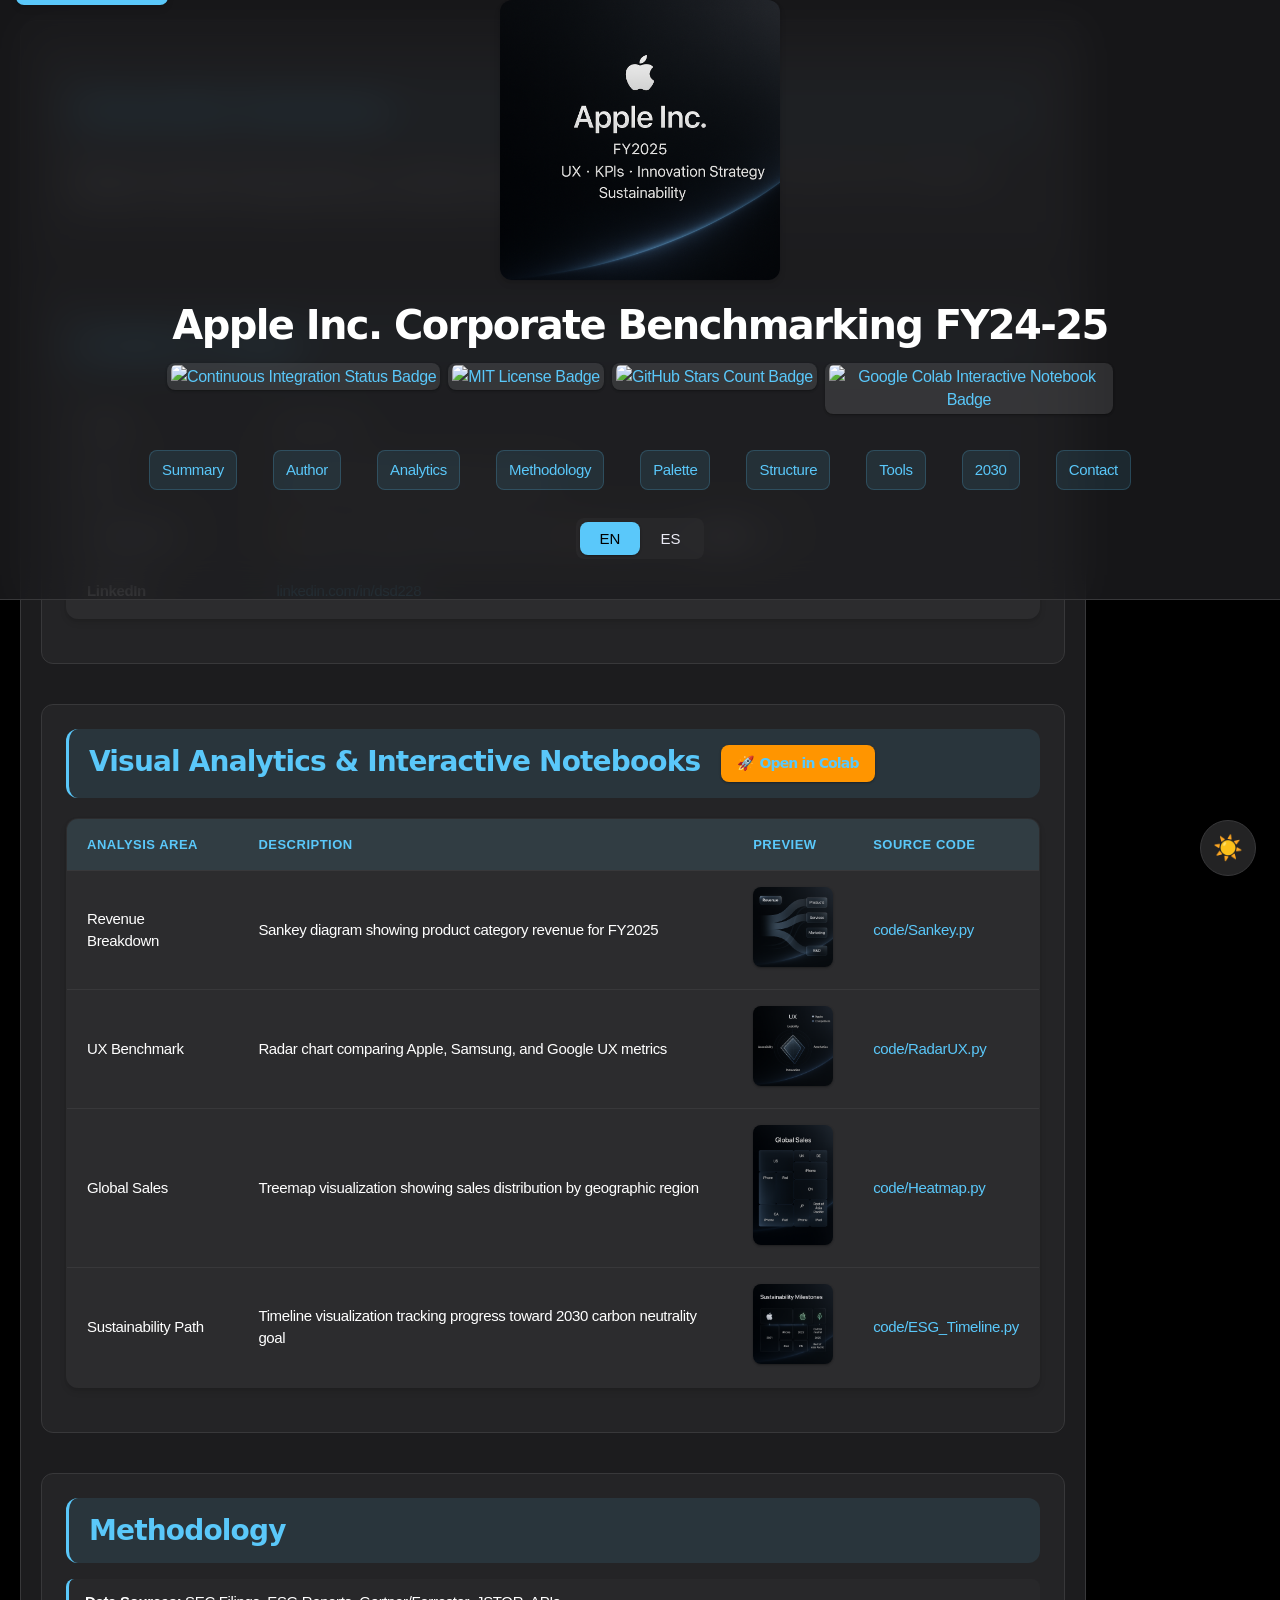
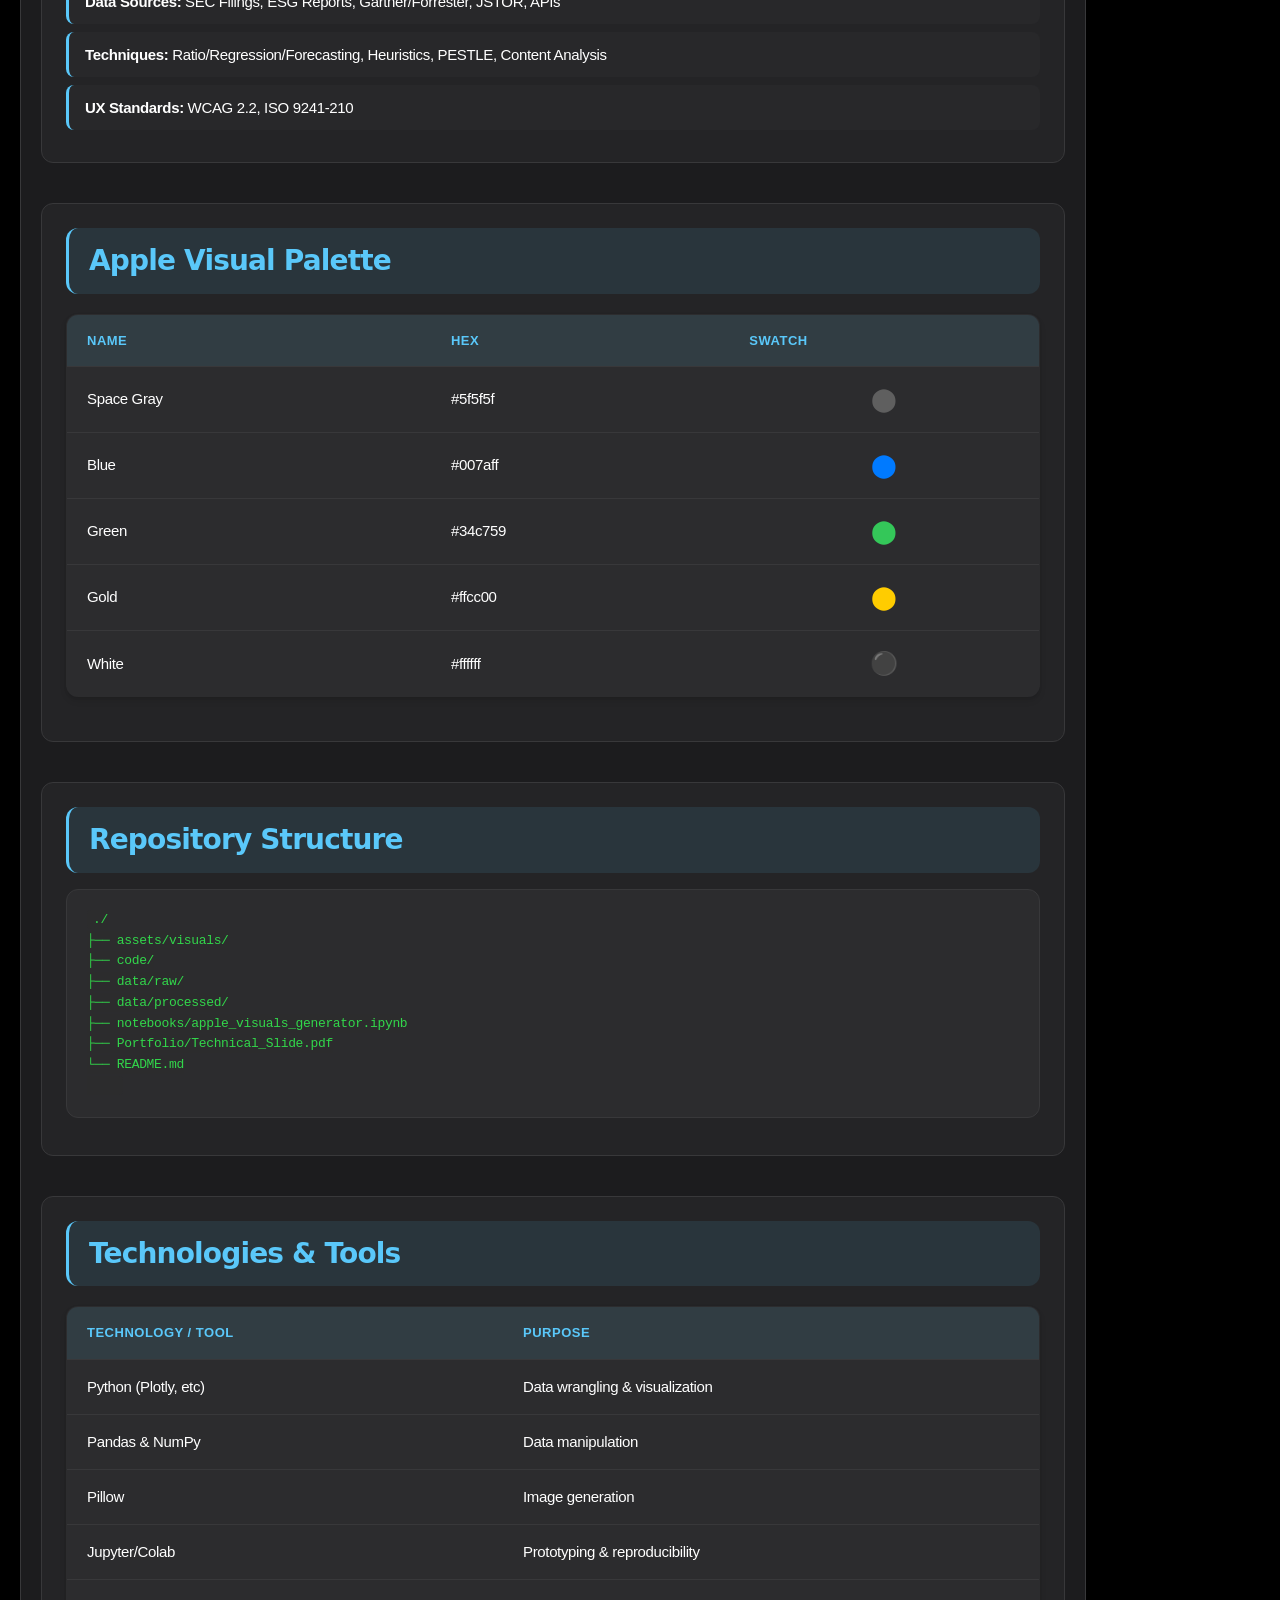
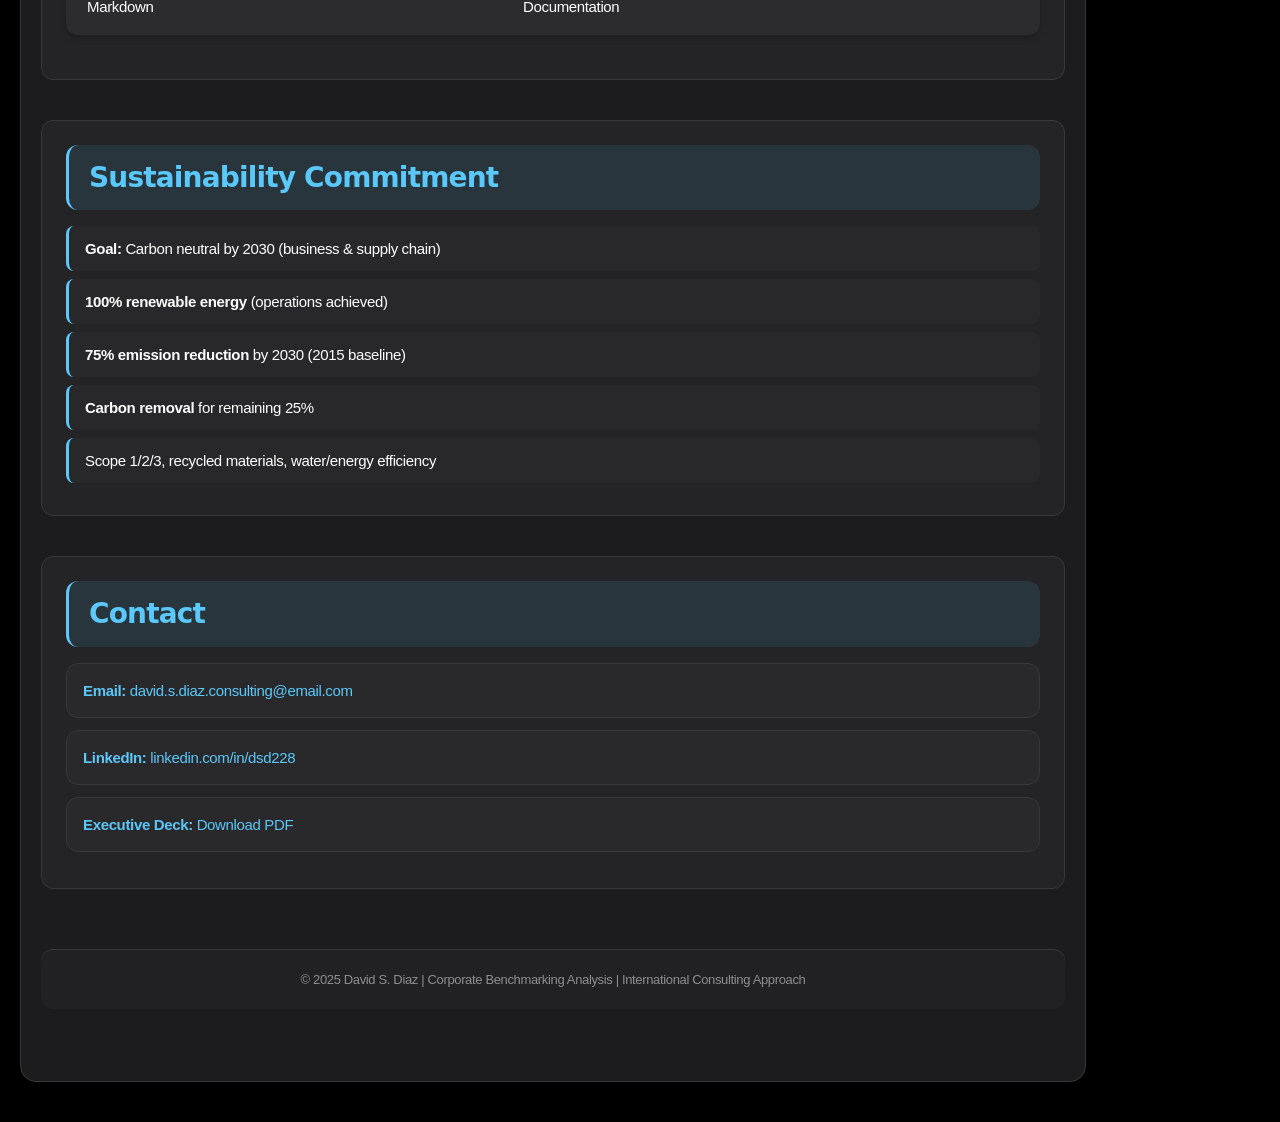
==== index.html @ f8394b95 "Actualizar index.html Co-authored-by: Copilot <175728472+Copilot@users.noreply.github.com>" ====
<!DOCTYPE html>
<html lang="en">
<head>
  <meta charset="UTF-8">
  <meta name="viewport" content="width=device-width, initial-scale=1.0">
  <title>Apple Inc. Corporate Benchmarking FY24-25 | Strategic Innovation Analysis</title>
  
  <!-- Meta Tags for SEO -->
  <meta name="description" content="Comprehensive strategic benchmarking analysis of Apple Inc. for FY2024-25, integrating financial, UX, sustainability, and innovation metrics. Professional analysis for consultants, recruiters, and strategists.">
  <meta name="keywords" content="Apple Inc, benchmarking, UX analysis, innovation strategy, corporate analysis, financial metrics, sustainability, KPIs, business strategy">
  <meta name="author" content="David S. Diaz">
  <meta name="robots" content="index, follow">
  
  <!-- Open Graph Meta Tags for Social Sharing -->
  <meta property="og:title" content="Apple Inc. Corporate Benchmarking FY24-25">
  <meta property="og:description" content="Strategic benchmarking analysis of Apple Inc. integrating financial, UX, sustainability, and innovation metrics">
  <meta property="og:image" content="https://dsd228.github.io/-Apple-Inc.-2025-UX-KPIs-Innovation-Strategy/assets/visuals/github_banner.png">
  <meta property="og:url" content="https://dsd228.github.io/-Apple-Inc.-2025-UX-KPIs-Innovation-Strategy/">
  <meta property="og:type" content="website">
  <meta property="og:site_name" content="Apple Inc. Benchmarking Analysis">
  
  <!-- Twitter Card Meta Tags -->
  <meta name="twitter:card" content="summary_large_image">
  <meta name="twitter:title" content="Apple Inc. Corporate Benchmarking FY24-25">
  <meta name="twitter:description" content="Strategic benchmarking analysis of Apple Inc. for FY2024-25">
  <meta name="twitter:image" content="https://dsd228.github.io/-Apple-Inc.-2025-UX-KPIs-Innovation-Strategy/assets/visuals/github_banner.png">
  
  <!-- Favicons -->
  <link rel="icon" type="image/png" sizes="32x32" href="assets/visuals/github_banner.png">
  <link rel="icon" type="image/png" sizes="16x16" href="assets/visuals/github_banner.png">
  <link rel="apple-touch-icon" href="assets/visuals/github_banner.png">
  
  <!-- Stylesheets -->
  <link rel="preconnect" href="https://fonts.googleapis.com">
  <link rel="preconnect" href="https://fonts.gstatic.com" crossorigin>
  <!-- iOS System Fonts - SF Pro Display/Text -->
  <link rel="stylesheet" href="https://fonts.googleapis.com/css2?family=Inter:wght@400;500;600;700&display=swap">
  <link rel="stylesheet" href="style.css">
  
  <!-- iOS Specific Meta Tags -->
  <meta name="apple-mobile-web-app-capable" content="yes">
  <meta name="apple-mobile-web-app-status-bar-style" content="black-translucent">
  <meta name="apple-mobile-web-app-title" content="Apple Inc. Analysis">
  <meta name="format-detection" content="telephone=no">
  
  <!-- Theme Color for Mobile Browsers - iOS Blue -->
  <meta name="theme-color" content="#007AFF" media="(prefers-color-scheme: light)">
  <meta name="theme-color" content="#1C1C1E" media="(prefers-color-scheme: dark)">
  <meta name="msapplication-TileColor" content="#007AFF">
</head>
<body>
  <!-- Skip Navigation Link for Accessibility -->
  <a href="#main-content" class="skip-link">Skip to main content</a>
  
<header>
  <img src="assets/visuals/github_banner.png" alt="Apple Inc. FY2025 Corporate Benchmarking Analysis Visual Banner - Strategic Innovation and UX Metrics Dashboard">
  <h1>Apple Inc. Corporate Benchmarking FY24-25</h1>
  <div class="badges">
    <a href="https://github.com/dsd228/-Apple-Inc.-2025-UX-KPIs-Innovation-Strategy/actions" aria-label="View CI/CD Pipeline Status">
      <img src="https://img.shields.io/github/workflow/status/dsd228/-Apple-Inc.-2025-UX-KPIs-Innovation-Strategy/CI?label=CI&logo=github&style=flat-square" alt="Continuous Integration Status Badge">
    </a>
    <a href="https://github.com/dsd228/-Apple-Inc.-2025-UX-KPIs-Innovation-Strategy/blob/main/LICENSE" aria-label="View Repository License">
      <img src="https://img.shields.io/github/license/dsd228/-Apple-Inc.-2025-UX-KPIs-Innovation-Strategy?style=flat-square" alt="MIT License Badge">
    </a>
    <a href="https://github.com/dsd228/-Apple-Inc.-2025-UX-KPIs-Innovation-Strategy/stargazers" aria-label="View Repository Stars">
      <img src="https://img.shields.io/github/stars/dsd228/-Apple-Inc.-2025-UX-KPIs-Innovation-Strategy?style=flat-square" alt="GitHub Stars Count Badge">
    </a>
    <a href="https://colab.research.google.com/github/dsd228/-Apple-Inc.-2025-UX-KPIs-Innovation-Strategy/blob/main/notebooks/apple_visuals_generator.ipynb" aria-label="Open Interactive Jupyter Notebook in Google Colab">
      <img src="https://img.shields.io/badge/Interact-Colab-F9AB00?logo=google-colab&logoColor=fff&style=flat-square" alt="Google Colab Interactive Notebook Badge">
    </a>
  </div>
  <nav role="navigation" aria-label="Main Navigation">
    <a href="#summary" aria-describedby="summary-desc">Summary</a>
    <a href="#profile" aria-describedby="profile-desc">Author</a>
    <a href="#visuals" aria-describedby="visuals-desc">Analytics</a>
    <a href="#methodology" aria-describedby="methodology-desc">Methodology</a>
    <a href="#palette" aria-describedby="palette-desc">Palette</a>
    <a href="#structure" aria-describedby="structure-desc">Structure</a>
    <a href="#tools" aria-describedby="tools-desc">Tools</a>
    <a href="#sustainability" aria-describedby="sustainability-desc">2030</a>
    <a href="#contact" aria-describedby="contact-desc">Contact</a>
  </nav>
  <div class="lang-tabs" role="group" aria-label="Language Selection">
    <button class="lang-btn active" data-lang="en" aria-pressed="true">EN</button>
    <button class="lang-btn" data-lang="es" aria-pressed="false">ES</button>
  </div>
</header>
<main id="main-content" role="main">
  <!-- English Section -->
  <section class="lang-en" id="summary" aria-labelledby="summary-heading">
    <span id="summary-desc" class="sr-only">Executive summary of Apple Inc. benchmarking analysis</span>
    <h2 id="summary-heading">Executive Summary</h2>
    <p>
      Strategic benchmarking analysis of Apple Inc. for FY2024-25, integrating financial, UX, sustainability, and innovation metrics. Designed for consultants, recruiters, and strategists seeking comprehensive corporate insights.
    </p>
  </section>
  
  <section class="lang-en" id="profile" aria-labelledby="profile-heading">
    <span id="profile-desc" class="sr-only">Information about the analysis author and credentials</span>
    <h2 id="profile-heading">Author Profile</h2>
    <table class="profile-table" role="table" aria-label="Author profile information">
      <tbody>
        <tr><td><strong>Name</strong></td><td>David S. Diaz</td></tr>
        <tr><td><strong>Role</strong></td><td>Senior Corporate Benchmarking Consultant</td></tr>
        <tr><td><strong>Certifications</strong></td>
          <td>🏆 NN/g UX Certified, 🔬 IBM Data Science, 🎨 Google UX Design, 📈 PMP®</td>
        </tr>
        <tr><td><strong>LinkedIn</strong></td>
          <td><a href="https://www.linkedin.com/in/dsd228" target="_blank" rel="noopener noreferrer" aria-label="Visit David S. Diaz LinkedIn profile (opens in new tab)">linkedin.com/in/dsd228</a></td>
        </tr>
      </tbody>
    </table>
  </section>
  
  <section class="lang-en" id="visuals" aria-labelledby="visuals-heading">
    <span id="visuals-desc" class="sr-only">Interactive visual analytics and data science notebooks</span>
    <h2 id="visuals-heading">Visual Analytics &amp; Interactive Notebooks
      <a href="https://colab.research.google.com/github/dsd228/-Apple-Inc.-2025-UX-KPIs-Innovation-Strategy/blob/main/notebooks/apple_visuals_generator.ipynb" 
         class="notebook-link" 
         target="_blank" 
         rel="noopener noreferrer"
         aria-label="Open interactive Jupyter notebook in Google Colab (opens in new tab)">Open in Colab</a>
    </h2>
    <table class="visual-table" role="table" aria-label="Visual analytics overview with previews and source code">
      <thead>
        <tr>
          <th scope="col">Analysis Area</th>
          <th scope="col">Description</th>
          <th scope="col">Preview</th>
          <th scope="col">Source Code</th>
        </tr>
      </thead>
      <tbody>
        <tr>
          <td>Revenue Breakdown</td>
          <td>Sankey diagram showing product category revenue for FY2025</td>
          <td><img src="assets/visuals/kpi_sankey_revenue.png" alt="Sankey diagram visualization showing Apple's revenue breakdown by product category for fiscal year 2025, displaying proportional flows between different business segments"></td>
          <td><a href="code/Sankey.py" target="_blank" rel="noopener noreferrer" aria-label="View Sankey diagram Python source code (opens in new tab)">code/Sankey.py</a></td>
        </tr>
        <tr>
          <td>UX Benchmark</td>
          <td>Radar chart comparing Apple, Samsung, and Google UX metrics</td>
          <td><img src="assets/visuals/ux_radar_benchmark.png" alt="Radar chart visualization comparing user experience metrics between Apple, Samsung, and Google across multiple dimensions including usability, accessibility, and design quality"></td>
          <td><a href="code/RadarUX.py" target="_blank" rel="noopener noreferrer" aria-label="View UX radar chart Python source code (opens in new tab)">code/RadarUX.py</a></td>
        </tr>
        <tr>
          <td>Global Sales</td>
          <td>Treemap visualization showing sales distribution by geographic region</td>
          <td><img src="assets/visuals/global_sales_treemap.png" alt="Treemap visualization displaying Apple's global sales distribution across different geographic regions, with rectangle sizes proportional to sales volume"></td>
          <td><a href="code/Heatmap.py" target="_blank" rel="noopener noreferrer" aria-label="View global sales treemap Python source code (opens in new tab)">code/Heatmap.py</a></td>
        </tr>
        <tr>
          <td>Sustainability Path</td>
          <td>Timeline visualization tracking progress toward 2030 carbon neutrality goal</td>
          <td><img src="assets/visuals/sustainability_timeline.png" alt="Timeline visualization showing Apple's sustainability milestones and progress toward achieving carbon neutrality by 2030, including key environmental initiatives and targets"></td>
          <td><a href="code/ESG_Timeline.py" target="_blank" rel="noopener noreferrer" aria-label="View sustainability timeline Python source code (opens in new tab)">code/ESG_Timeline.py</a></td>
        </tr>
      </tbody>
    </table>
  </section>
  <section class="lang-en" id="methodology">
    <h2>Methodology</h2>
    <ul>
      <li><b>Data Sources:</b> SEC Filings, ESG Reports, Gartner/Forrester, JSTOR, APIs</li>
      <li><b>Techniques:</b> Ratio/Regression/Forecasting, Heuristics, PESTLE, Content Analysis</li>
      <li><b>UX Standards:</b> WCAG 2.2, ISO 9241-210</li>
    </ul>
  </section>
  <section class="lang-en" id="palette">
    <h2>Apple Visual Palette</h2>
    <table class="color-table">
      <tr><th>Name</th><th>HEX</th><th>Swatch</th></tr>
      <tr><td>Space Gray</td><td>#5f5f5f</td><td style="color:#5f5f5f;">&#11044;</td></tr>
      <tr><td>Blue</td><td>#007aff</td><td style="color:#007aff;">&#11044;</td></tr>
      <tr><td>Green</td><td>#34c759</td><td style="color:#34c759;">&#11044;</td></tr>
      <tr><td>Gold</td><td>#ffcc00</td><td style="color:#ffcc00;">&#11044;</td></tr>
      <tr><td>White</td><td>#ffffff</td><td style="color:#ccc;">&#9899;</td></tr>
    </table>
  </section>
  <section class="lang-en" id="structure">
    <h2>Repository Structure</h2>
    <pre role="img" aria-label="Repository directory tree structure"><code>./
├── assets/visuals/
├── code/
├── data/raw/
├── data/processed/
├── notebooks/apple_visuals_generator.ipynb
├── Portfolio/Technical_Slide.pdf
└── README.md
    </code></pre>
  </section>
  <section class="lang-en" id="tools">
    <h2>Technologies & Tools</h2>
    <table class="tech-table">
      <tr><th>Technology / Tool</th><th>Purpose</th></tr>
      <tr><td>Python (Plotly, etc)</td><td>Data wrangling & visualization</td></tr>
      <tr><td>Pandas & NumPy</td><td>Data manipulation</td></tr>
      <tr><td>Pillow</td><td>Image generation</td></tr>
      <tr><td>Jupyter/Colab</td><td>Prototyping & reproducibility</td></tr>
      <tr><td>Markdown</td><td>Documentation</td></tr>
    </table>
  </section>
  <section class="lang-en" id="sustainability">
    <h2>Sustainability Commitment</h2>
    <ul>
      <li><b>Goal:</b> Carbon neutral by 2030 (business & supply chain)</li>
      <li><b>100% renewable energy</b> (operations achieved)</li>
      <li><b>75% emission reduction</b> by 2030 (2015 baseline)</li>
      <li><b>Carbon removal</b> for remaining 25%</li>
      <li>Scope 1/2/3, recycled materials, water/energy efficiency</li>
    </ul>
  </section>
  <section class="lang-en" id="contact">
    <h2>Contact</h2>
    <ul class="contact-list">
      <li><b>Email:</b> <a href="mailto:david.s.diaz.consulting@email.com">david.s.diaz.consulting@email.com</a></li>
      <li><b>LinkedIn:</b> <a href="https://www.linkedin.com/in/dsd228" target="_blank">linkedin.com/in/dsd228</a></li>
      <li><b>Executive Deck:</b> <a href="Portfolio/Technical_Slide.pdf" target="_blank">Download PDF</a></li>
    </ul>
  </section>
  <!-- Spanish Section -->
  <section class="lang-es" id="summary" style="display:none">
    <h2>Resumen Ejecutivo</h2>
    <p>
      Análisis estratégico de benchmarking de Apple Inc. para 2024-25, integrando métricas financieras, UX, sostenibilidad e innovación.
    </p>
  </section>
  <section class="lang-es" id="profile" style="display:none">
    <h2>Perfil del Autor</h2>
    <table class="profile-table">
      <tr><td><b>Nombre</b></td><td>David S. Diaz</td></tr>
      <tr><td><b>Rol</b></td><td>Senior Corporate Benchmarking Consultant</td></tr>
      <tr><td><b>Certificaciones</b></td>
        <td>🏆 NN/g UX Certified, 🔬 IBM Data Science, 🎨 Google UX Design, 📈 PMP®</td>
      </tr>
      <tr><td><b>LinkedIn</b></td>
        <td><a href="https://www.linkedin.com/in/dsd228" target="_blank">linkedin.com/in/dsd228</a></td>
      </tr>
    </table>
  </section>
  <section class="lang-es" id="visuals" style="display:none">
    <h2>Visual Analytics & Notebooks Interactivos
      <a href="https://colab.research.google.com/github/dsd228/-Apple-Inc.-2025-UX-KPIs-Innovation-Strategy/blob/main/notebooks/apple_visuals_generator.ipynb" class="notebook-link" target="_blank">Abrir en Colab</a>
    </h2>
    <table class="visual-table">
      <tr>
        <th>Área de Análisis</th><th>Descripción</th><th>Vista Previa</th><th>Script</th>
      </tr>
      <tr>
        <td>Revenue Breakdown</td>
        <td>Sankey: ingresos por categoría FY2025</td>
        <td><img src="assets/visuals/kpi_sankey_revenue.png" alt="Sankey Revenue FY2025"></td>
        <td><a href="code/Sankey.py" target="_blank">code/Sankey.py</a></td>
      </tr>
      <tr>
        <td>UX Benchmark</td>
        <td>Radar: Apple/Samsung/Google</td>
        <td><img src="assets/visuals/ux_radar_benchmark.png" alt="Radar"></td>
        <td><a href="code/RadarUX.py" target="_blank">code/RadarUX.py</a></td>
      </tr>
      <tr>
        <td>Global Sales</td>
        <td>Treemap: ventas por región</td>
        <td><img src="assets/visuals/global_sales_treemap.png" alt="Treemap"></td>
        <td><a href="code/Heatmap.py" target="_blank">code/Heatmap.py</a></td>
      </tr>
      <tr>
        <td>Sustainability Path</td>
        <td>Timeline: neutralidad carbono 2030</td>
        <td><img src="assets/visuals/sustainability_timeline.png" alt="Timeline"></td>
        <td><a href="code/ESG_Timeline.py" target="_blank">code/ESG_Timeline.py</a></td>
      </tr>
    </table>
  </section>
  <!-- ...el resto igual... -->
  <div class="footer">
    © 2025 David S. Diaz | Corporate Benchmarking Analysis | International Consulting Approach
  </div>
</main>
<script>
  /**
   * Apple Inc. Benchmarking Analysis - Interactive Features
   * Handles language switching, navigation, and dark mode
   */
  
  document.addEventListener('DOMContentLoaded', function() {
    // ===== Language Switching =====
    const langBtns = document.querySelectorAll('.lang-btn');
    
    function setLanguage(lang) {
      // Update button states with iOS style
      langBtns.forEach(btn => {
        const isActive = btn.dataset.lang === lang;
        btn.classList.toggle('active', isActive);
        btn.setAttribute('aria-pressed', isActive.toString());
      });
      
      // Toggle content visibility with fade effect
      document.querySelectorAll('.lang-en').forEach(el => {
        if (lang === 'en') {
          el.style.display = 'block';
          el.style.opacity = '0';
          setTimeout(() => el.style.opacity = '1', 10);
        } else {
          el.style.opacity = '0';
          setTimeout(() => el.style.display = 'none', 200);
        }
      });
      document.querySelectorAll('.lang-es').forEach(el => {
        if (lang === 'es') {
          el.style.display = 'block';
          el.style.opacity = '0';
          setTimeout(() => el.style.opacity = '1', 10);
        } else {
          el.style.opacity = '0';
          setTimeout(() => el.style.display = 'none', 200);
        }
      });
      
      // Remember user preference
      localStorage.setItem('preferredLanguage', lang);
    }
    
    // Language button event listeners with haptic-like feedback
    langBtns.forEach(btn => {
      btn.addEventListener('click', function() {
        // Add iOS-style press effect
        this.style.transform = 'scale(0.95)';
        setTimeout(() => this.style.transform = 'scale(1)', 100);
        setLanguage(this.dataset.lang);
      });
    });
    
    // Restore user's preferred language
    const savedLang = localStorage.getItem('preferredLanguage') || 'en';
    setLanguage(savedLang);
    
    // ===== Smooth Scrolling Navigation with iOS bounce =====
    document.querySelectorAll('nav a[href^="#"]').forEach(link => {
      link.addEventListener('click', function(e) {
        e.preventDefault();
        const targetId = this.getAttribute('href').substring(1);
        const targetElement = document.getElementById(targetId);
        
        if (targetElement) {
          // iOS-style smooth scroll with offset for fixed header
          const headerOffset = parseInt(getComputedStyle(document.body).getPropertyValue('--header-offset')) || 0;
          const elementPosition = targetElement.getBoundingClientRect().top;
          const offsetPosition = elementPosition + window.pageYOffset - headerOffset;
          
          window.scrollTo({
            top: offsetPosition,
            behavior: 'smooth'
          });
          
          // Add focus with iOS-style highlight
          setTimeout(() => {
            targetElement.style.background = 'rgba(0, 122, 255, 0.1)';
            targetElement.style.borderRadius = '12px';
            targetElement.style.transition = 'all 0.3s ease';
            setTimeout(() => {
              targetElement.style.background = '';
              targetElement.style.borderRadius = '';
            }, 1000);
          }, 500);
        }
      });
    });
    
    // ===== Dark Mode Toggle - Default Dark Mode as Requested =====
    function createDarkModeToggle() {
      if (document.getElementById('darkmode-btn')) return;
      
      const toggle = document.createElement('button');
      toggle.id = 'darkmode-btn';
      toggle.innerHTML = '☀️'; // Start with sun since dark mode is default
      toggle.title = 'Switch to light mode';
      toggle.setAttribute('aria-label', 'Switch to light mode');
      
      // Click handler with iOS-style animation
      toggle.addEventListener('click', function() {
        // iOS-style press animation
        this.style.transform = 'scale(0.9)';
        setTimeout(() => {
          this.style.transform = 'scale(1)';
          toggleDarkMode();
        }, 100);
      });
      
      document.body.appendChild(toggle);
    }
    
    function toggleDarkMode() {
      const isDark = document.body.classList.toggle('darkmode');
      const toggle = document.getElementById('darkmode-btn');
      
      if (toggle) {
        // iOS Control Center style icons
        toggle.innerHTML = isDark ? '☀️' : '🌙';
        toggle.title = isDark ? 'Switch to light mode' : 'Switch to dark mode';
        toggle.setAttribute('aria-label', isDark ? 'Switch to light mode' : 'Switch to dark mode');
      }
      
      // Save preference
      localStorage.setItem('darkMode', isDark ? '1' : '0');
      
      // Announce change for accessibility
      const announcer = document.querySelector('[aria-live="polite"]');
      if (announcer) {
        announcer.textContent = `Switched to ${isDark ? 'dark' : 'light'} mode`;
      }
    }
    
    function applyDarkMode(isDark) {
      document.body.classList.toggle('darkmode', isDark);
      const toggle = document.getElementById('darkmode-btn');
      
      if (toggle) {
        toggle.innerHTML = isDark ? '☀️' : '🌙';
        toggle.title = isDark ? 'Switch to light mode' : 'Switch to dark mode';
        toggle.setAttribute('aria-label', isDark ? 'Switch to light mode' : 'Switch to dark mode');
      }
    }
    
    // Initialize dark mode - DEFAULT TO DARK MODE as requested
    createDarkModeToggle();
    const savedDarkMode = localStorage.getItem('darkMode');
    const prefersDark = window.matchMedia('(prefers-color-scheme: dark)').matches;
    
    // Default to dark mode unless user explicitly chose light mode
    const shouldUseDarkMode = savedDarkMode === null ? true : savedDarkMode === '1';
    applyDarkMode(shouldUseDarkMode);
    
    // Listen for system preference changes
    window.matchMedia('(prefers-color-scheme: dark)').addEventListener('change', function(e) {
      if (localStorage.getItem('darkMode') === null) {
        applyDarkMode(true); // Always default to dark mode
      }
    });
    
    // ===== Accessibility Enhancements =====
    
    // Add focus indicators for keyboard navigation
    document.addEventListener('keydown', function(e) {
      if (e.key === 'Tab') {
        document.body.classList.add('using-keyboard');
      }
    });
    
    document.addEventListener('mousedown', function() {
      document.body.classList.remove('using-keyboard');
    });
    
    // Enhanced announcer for screen readers
    const announcer = document.createElement('div');
    announcer.setAttribute('aria-live', 'polite');
    announcer.setAttribute('aria-atomic', 'true');
    announcer.className = 'sr-only';
    document.body.appendChild(announcer);
    
    // iOS-style scroll behavior for fixed header
    let lastScrollTop = 0;
    window.addEventListener('scroll', function() {
      const scrollTop = window.pageYOffset || document.documentElement.scrollTop;
      const header = document.querySelector('header');
      
      if (scrollTop > lastScrollTop && scrollTop > 100) {
        // Scrolling down - slightly hide header
        header.style.transform = 'translateY(-10px)';
        header.style.opacity = '0.95';
      } else {
        // Scrolling up - show header
        header.style.transform = 'translateY(0)';
        header.style.opacity = '1';
      }
      
      lastScrollTop = scrollTop <= 0 ? 0 : scrollTop;
    }, { passive: true });
    
    // Add loading animation
    window.addEventListener('load', function() {
      document.body.style.opacity = '0';
      document.body.style.transition = 'opacity 0.3s ease';
      setTimeout(() => {
        document.body.style.opacity = '1';
      }, 100);
    });
  });
</script>
</script>
</body>
</html>
---- style.css ----
/* =====================================
   Apple Inc. 2025 UX KPIs Innovation Strategy
   iOS 16/17/18 Inspired Design - GitHub Pages Optimized
   ===================================== */

/* CSS Variables - iOS Design System */
:root {
  /* iOS Color Palette */
  --ios-blue: #007AFF;
  --ios-blue-light: #5AC8FA;
  --ios-green: #30D158;
  --ios-green-light: #32D74B;
  --ios-mint: #00C7BE;
  --ios-teal: #40CBE0;
  --ios-cyan: #64D2FF;
  --ios-indigo: #5856D6;
  --ios-purple: #AF52DE;
  --ios-pink: #FF2D92;
  --ios-red: #FF3B30;
  --ios-orange: #FF9500;
  --ios-yellow: #FFCC00;
  
  /* iOS System Colors */
  --ios-gray: #8E8E93;
  --ios-gray2: #636366;
  --ios-gray3: #48484A;
  --ios-gray4: #3A3A3C;
  --ios-gray5: #2C2C2E;
  --ios-gray6: #1C1C1E;
  
  /* Light Mode */
  --primary-bg: #F2F2F7;
  --secondary-bg: #FFFFFF;
  --tertiary-bg: #F2F2F7;
  --primary-text: #000000;
  --secondary-text: #3C3C43;
  --tertiary-text: #8E8E93;
  --separator: #C6C6C8;
  
  /* Dark Mode - Default */
  --primary-bg-dark: #000000;
  --secondary-bg-dark: #1C1C1E;
  --tertiary-bg-dark: #2C2C2E;
  --primary-text-dark: #FFFFFF;
  --secondary-text-dark: #EBEBF5;
  --tertiary-text-dark: #8E8E93;
  --separator-dark: #38383A;
  
  /* Layout */
  --max-width: 1024px;
  --border-radius: 12px;
  --border-radius-small: 8px;
  --border-radius-large: 16px;
  
  /* Shadows - iOS Style */
  --shadow-small: 0 1px 3px rgba(0, 0, 0, 0.12), 0 1px 2px rgba(0, 0, 0, 0.24);
  --shadow-medium: 0 4px 6px rgba(0, 0, 0, 0.1), 0 1px 3px rgba(0, 0, 0, 0.08);
  --shadow-large: 0 10px 25px rgba(0, 0, 0, 0.15), 0 4px 10px rgba(0, 0, 0, 0.1);
  
  /* Backdrop Blur */
  --backdrop-blur: blur(20px);
}

/* Animations - iOS Style */
@keyframes slideUp {
  from { 
    opacity: 0; 
    transform: translateY(20px); 
  }
  to { 
    opacity: 1; 
    transform: translateY(0); 
  }
}

@keyframes scaleIn {
  from { 
    opacity: 0; 
    transform: scale(0.95); 
  }
  to { 
    opacity: 1; 
    transform: scale(1); 
  }
}

@keyframes fadeIn {
  from { opacity: 0; }
  to { opacity: 1; }
}

/* Base Styles - iOS Typography */
body {
  font-family: -apple-system, BlinkMacSystemFont, "SF Pro Display", "Segoe UI", Roboto, "Helvetica Neue", Arial, sans-serif;
  font-weight: 400;
  line-height: 1.47;
  letter-spacing: -0.022em;
  
  /* Dark mode by default as requested */
  background: var(--primary-bg-dark);
  color: var(--primary-text-dark);
  
  margin: 0;
  padding: 0;
  min-height: 100vh;
  transition: all 0.3s cubic-bezier(0.2, 0, 0, 1);
  -webkit-font-smoothing: antialiased;
  -moz-osx-font-smoothing: grayscale;
}

/* Light mode override */
@media (prefers-color-scheme: light) {
  body:not(.darkmode) {
    background: var(--primary-bg);
    color: var(--primary-text);
  }
}

/* Header - Fixed iOS Navigation */
header {
  position: fixed;
  top: 0;
  left: 0;
  right: 0;
  z-index: 1000;
  
  background: rgba(28, 28, 30, 0.8);
  backdrop-filter: var(--backdrop-blur);
  -webkit-backdrop-filter: var(--backdrop-blur);
  
  border-bottom: 0.5px solid var(--separator-dark);
  
  color: var(--primary-text-dark);
  text-align: center;
  padding: env(safe-area-inset-top, 20px) 1rem 20px 1rem;
  
  transition: all 0.3s cubic-bezier(0.2, 0, 0, 1);
}

/* Add padding to body to account for fixed header */
body {
  padding-top: calc(var(--header-height) + env(safe-area-inset-top, 20px));
}

header img {
  max-width: 280px;
  border-radius: var(--border-radius);
  margin-bottom: 16px;
  box-shadow: var(--shadow-medium);
  animation: scaleIn 0.6s cubic-bezier(0.2, 0, 0, 1);
}

/* Typography - iOS Style */
h1 {
  font-family: -apple-system, BlinkMacSystemFont, "SF Pro Display", system-ui, sans-serif;
  font-size: clamp(1.75rem, 4vw, 2.5rem);
  font-weight: 600;
  letter-spacing: -0.04em;
  line-height: 1.1;
  margin: 0 0 16px 0;
  color: var(--primary-text-dark);
  animation: slideUp 0.8s cubic-bezier(0.2, 0, 0, 1);
}

h2 {
  font-family: -apple-system, BlinkMacSystemFont, "SF Pro Display", system-ui, sans-serif;
  font-size: clamp(1.25rem, 3vw, 1.75rem);
  font-weight: 600;
  letter-spacing: -0.03em;
  line-height: 1.2;
  margin: 0 0 16px 0;
  color: var(--ios-blue);
  
  /* iOS style section header */
  padding: 16px 20px;
  background: rgba(0, 122, 255, 0.1);
  border-radius: var(--border-radius);
  border-left: 3px solid var(--ios-blue);
  
  animation: slideUp 0.6s cubic-bezier(0.2, 0, 0, 1);
}

h3 { 
  font-family: -apple-system, BlinkMacSystemFont, "SF Pro Text", system-ui, sans-serif;
  font-size: 1.125rem;
  font-weight: 500;
  letter-spacing: -0.02em;
  color: var(--secondary-text-dark);
  margin: 0 0 12px 0;
}

/* Badges - iOS Style */
.badges {
  margin: 16px 0;
  display: flex;
  justify-content: center;
  flex-wrap: wrap;
  gap: 8px;
}

.badges img {
  height: 20px;
  border-radius: var(--border-radius-small);
  box-shadow: var(--shadow-small);
  background: rgba(255, 255, 255, 0.1);
  padding: 2px 4px;
  transition: all 0.2s cubic-bezier(0.2, 0, 0, 1);
}

.badges img:hover {
  transform: translateY(-2px) scale(1.05);
  box-shadow: var(--shadow-medium);
}

/* Navigation - iOS Style */
nav {
  margin: 20px 0;
  text-align: center;
  animation: slideUp 0.8s cubic-bezier(0.2, 0, 0, 1);
}

nav a {
  color: var(--ios-blue);
  text-decoration: none;
  font-weight: 500;
  font-size: 15px;
  margin: 0 16px 8px 16px;
  padding: 8px 12px;
  border-radius: var(--border-radius-small);
  
  transition: all 0.2s cubic-bezier(0.2, 0, 0, 1);
  display: inline-block;
  
  background: rgba(0, 122, 255, 0.1);
  border: 1px solid rgba(0, 122, 255, 0.2);
}

nav a:hover,
nav a:focus {
  background: rgba(0, 122, 255, 0.15);
  transform: translateY(-1px);
  box-shadow: var(--shadow-small);
}

nav a:active {
  transform: scale(0.98);
}

/* Main Content - iOS Card Style */
main {
  max-width: var(--max-width);
  margin: 0 auto;
  padding: 32px 20px;
  
  /* iOS card container */
  background: var(--secondary-bg-dark);
  border-radius: var(--border-radius-large);
  margin-top: 20px;
  margin-bottom: 40px;
  margin-left: 20px;
  margin-right: 20px;
  
  box-shadow: var(--shadow-large);
  border: 0.5px solid var(--separator-dark);
  
  animation: slideUp 0.6s cubic-bezier(0.2, 0, 0, 1);
}

section {
  margin-bottom: 40px;
  padding: 24px;
  background: rgba(44, 44, 46, 0.5);
  border-radius: var(--border-radius);
  border: 0.5px solid var(--separator-dark);
  
  animation: slideUp 0.4s cubic-bezier(0.2, 0, 0, 1);
}

/* Tables - iOS List Style */
.profile-table, .visual-table, .color-table, .tech-table {
  width: 100%;
  border-collapse: collapse;
  margin: 20px 0;
  font-size: 15px;
  
  background: var(--tertiary-bg-dark);
  border-radius: var(--border-radius);
  overflow: hidden;
  box-shadow: var(--shadow-medium);
  border: 0.5px solid var(--separator-dark);
  
  animation: slideUp 0.5s cubic-bezier(0.2, 0, 0, 1);
}

.profile-table td, .profile-table th,
.visual-table td, .visual-table th,
.color-table td, .color-table th,
.tech-table td, .tech-table th {
  padding: 16px 20px;
  border-bottom: 0.5px solid var(--separator-dark);
  vertical-align: middle;
  text-align: left;
}

.profile-table th, .visual-table th, .color-table th, .tech-table th {
  background: rgba(0, 122, 255, 0.1);
  color: var(--ios-blue);
  font-weight: 600;
  font-size: 13px;
  text-transform: uppercase;
  letter-spacing: 0.5px;
}

.profile-table tr:last-child td,
.visual-table tr:last-child td,
.color-table tr:last-child td,
.tech-table tr:last-child td {
  border-bottom: none;
}

.profile-table tr:hover,
.visual-table tr:hover,
.color-table tr:hover,
.tech-table tr:hover {
  background: rgba(0, 122, 255, 0.05);
}

.visual-table img {
  max-width: 80px;
  border-radius: var(--border-radius-small);
  box-shadow: var(--shadow-small);
  transition: all 0.3s cubic-bezier(0.2, 0, 0, 1);
}

.visual-table img:hover {
  transform: scale(1.1);
  box-shadow: var(--shadow-medium);
}

.color-table td:last-child {
  font-size: 1.5em;
  text-align: center;
}

/* Lists - iOS Style */
ul {
  list-style: none;
  padding: 0;
  margin: 0;
}

ul li {
  padding: 12px 16px;
  background: rgba(44, 44, 46, 0.5);
  margin-bottom: 8px;
  border-radius: var(--border-radius-small);
  border-left: 3px solid var(--ios-blue);
  font-size: 15px;
  line-height: 1.4;
  
  transition: all 0.2s cubic-bezier(0.2, 0, 0, 1);
}

ul li:hover {
  background: rgba(0, 122, 255, 0.1);
  transform: translateX(4px);
}

.contact-list {
  list-style: none;
  padding: 0;
  margin: 16px 0 0 0;
}

.contact-list li {
  margin-bottom: 12px;
  font-size: 15px;
  padding: 16px;
  background: rgba(44, 44, 46, 0.7);
  border-radius: var(--border-radius);
  border: 0.5px solid var(--separator-dark);
}

.contact-list li b {
  color: var(--ios-blue);
  font-weight: 600;
}

/* Links - iOS Style */
a {
  color: var(--ios-blue);
  text-decoration: none;
  transition: all 0.2s cubic-bezier(0.2, 0, 0, 1);
}

a:hover {
  color: var(--ios-blue-light);
  text-decoration: underline;
}

a:active {
  opacity: 0.7;
}

/* Footer - iOS Style */
.footer {
  text-align: center;
  color: var(--tertiary-text-dark);
  font-size: 13px;
  font-weight: 400;
  margin: 60px 0 40px 0;
  padding: 20px;
  background: rgba(44, 44, 46, 0.3);
  border-radius: var(--border-radius);
  border-top: 0.5px solid var(--separator-dark);
}

/* Language Switcher - iOS Segmented Control Style */
.lang-tabs {
  display: flex;
  justify-content: center;
  margin: 20px 0;
  
  background: rgba(44, 44, 46, 0.6);
  border-radius: var(--border-radius-small);
  padding: 4px;
  width: fit-content;
  margin-left: auto;
  margin-right: auto;
}

.lang-btn {
  background: transparent;
  border: none;
  color: var(--secondary-text-dark);
  border-radius: var(--border-radius-small);
  padding: 8px 20px;
  cursor: pointer;
  font-size: 15px;
  font-weight: 500;
  transition: all 0.2s cubic-bezier(0.2, 0, 0, 1);
  min-width: 60px;
}

.lang-btn.active {
  background: var(--ios-blue);
  color: white;
  box-shadow: var(--shadow-small);
}

.lang-btn:hover:not(.active) {
  background: rgba(0, 122, 255, 0.1);
  color: var(--ios-blue);
}

/* Notebook Link - iOS Button Style */
.notebook-link {
  display: inline-flex;
  align-items: center;
  background: var(--ios-orange);
  color: white;
  border-radius: var(--border-radius-small);
  padding: 10px 16px;
  font-weight: 600;
  font-size: 14px;
  margin-left: 12px;
  text-decoration: none;
  box-shadow: var(--shadow-small);
  transition: all 0.2s cubic-bezier(0.2, 0, 0, 1);
  vertical-align: middle;
}

.notebook-link::before {
  content: "🚀";
  margin-right: 6px;
}

.notebook-link:hover {
  background: #FF9500;
  transform: translateY(-1px);
  box-shadow: var(--shadow-medium);
  color: white;
}

.notebook-link:active {
  transform: scale(0.98);
}

/* Code blocks - iOS Style */
pre {
  background: var(--tertiary-bg-dark);
  border: 0.5px solid var(--separator-dark);
  border-radius: var(--border-radius);
  padding: 20px;
  font-family: 'SF Mono', Monaco, 'Cascadia Code', 'Roboto Mono', Consolas, 'Courier New', monospace;
  font-size: 13px;
  line-height: 1.6;
  overflow-x: auto;
  color: var(--secondary-text-dark);
}

code {
  font-family: 'SF Mono', Monaco, 'Cascadia Code', 'Roboto Mono', Consolas, 'Courier New', monospace;
  font-size: 13px;
  background: rgba(44, 44, 46, 0.6);
  padding: 2px 6px;
  border-radius: 4px;
  color: var(--ios-green);
}

/* Light Mode Override - iOS Style */
@media (prefers-color-scheme: light) {
  body:not(.darkmode) {
    background: var(--primary-bg);
    color: var(--primary-text);
  }
  
  body:not(.darkmode) header {
    background: rgba(255, 255, 255, 0.8);
    color: var(--primary-text);
    border-bottom-color: var(--separator);
  }
  
  body:not(.darkmode) h1 {
    color: var(--primary-text);
  }
  
  body:not(.darkmode) h2 {
    color: var(--ios-blue);
    background: rgba(0, 122, 255, 0.05);
  }
  
  body:not(.darkmode) h3 {
    color: var(--secondary-text);
  }
  
  body:not(.darkmode) main {
    background: var(--secondary-bg);
    border-color: var(--separator);
  }
  
  body:not(.darkmode) section {
    background: rgba(242, 242, 247, 0.6);
    border-color: var(--separator);
  }
  
  body:not(.darkmode) .profile-table,
  body:not(.darkmode) .visual-table,
  body:not(.darkmode) .color-table,
  body:not(.darkmode) .tech-table {
    background: var(--tertiary-bg);
    border-color: var(--separator);
  }
  
  body:not(.darkmode) .profile-table td,
  body:not(.darkmode) .visual-table td,
  body:not(.darkmode) .color-table td,
  body:not(.darkmode) .tech-table td {
    border-bottom-color: var(--separator);
  }
  
  body:not(.darkmode) ul li {
    background: rgba(242, 242, 247, 0.8);
  }
  
  body:not(.darkmode) .contact-list li {
    background: rgba(242, 242, 247, 0.9);
    border-color: var(--separator);
  }
  
  body:not(.darkmode) .lang-tabs {
    background: rgba(242, 242, 247, 0.8);
  }
  
  body:not(.darkmode) .lang-btn {
    color: var(--secondary-text);
  }
  
  body:not(.darkmode) .footer {
    color: var(--tertiary-text);
    background: rgba(242, 242, 247, 0.5);
    border-top-color: var(--separator);
  }
  
  body:not(.darkmode) pre {
    background: var(--tertiary-bg);
    border-color: var(--separator);
    color: var(--secondary-text);
  }
  
  body:not(.darkmode) code {
    background: rgba(242, 242, 247, 0.8);
    color: var(--ios-green);
  }
}

/* Enhanced Dark Mode Styles - Default */
body.darkmode {
  background: var(--primary-bg-dark);
  color: var(--primary-text-dark);
}

body.darkmode header {
  background: rgba(28, 28, 30, 0.8);
  color: var(--primary-text-dark);
  border-bottom-color: var(--separator-dark);
}

body.darkmode nav a {
  color: var(--ios-blue-light);
  background: rgba(90, 200, 250, 0.1);
  border-color: rgba(90, 200, 250, 0.2);
}

body.darkmode nav a:hover,
body.darkmode nav a:focus {
  background: rgba(90, 200, 250, 0.15);
  color: var(--ios-blue-light);
}

body.darkmode main {
  background: var(--secondary-bg-dark);
  color: var(--primary-text-dark);
  border-color: var(--separator-dark);
}

body.darkmode h1 {
  color: var(--primary-text-dark);
}

body.darkmode h2 {
  color: var(--ios-blue-light);
  background: rgba(90, 200, 250, 0.1);
  border-left-color: var(--ios-blue-light);
}

body.darkmode h3 {
  color: var(--secondary-text-dark);
}

body.darkmode section {
  background: rgba(44, 44, 46, 0.5);
  border-color: var(--separator-dark);
}

body.darkmode .profile-table,
body.darkmode .visual-table,
body.darkmode .color-table,
body.darkmode .tech-table {
  background: var(--tertiary-bg-dark);
  color: var(--primary-text-dark);
  border-color: var(--separator-dark);
}

body.darkmode .profile-table th,
body.darkmode .visual-table th,
body.darkmode .color-table th,
body.darkmode .tech-table th {
  background: rgba(90, 200, 250, 0.1);
  color: var(--ios-blue-light);
}

body.darkmode .visual-table img {
  box-shadow: var(--shadow-small);
}

body.darkmode ul li {
  background: rgba(44, 44, 46, 0.5);
  border-left-color: var(--ios-blue-light);
}

body.darkmode ul li:hover {
  background: rgba(90, 200, 250, 0.1);
}

body.darkmode .contact-list li {
  background: rgba(44, 44, 46, 0.7);
  border-color: var(--separator-dark);
}

body.darkmode .contact-list li b {
  color: var(--ios-blue-light);
}

body.darkmode .lang-tabs {
  background: rgba(44, 44, 46, 0.6);
}

body.darkmode .lang-btn {
  color: var(--secondary-text-dark);
}

body.darkmode .lang-btn.active {
  background: var(--ios-blue-light);
  color: var(--primary-bg-dark);
}

body.darkmode .lang-btn:hover:not(.active) {
  background: rgba(90, 200, 250, 0.1);
  color: var(--ios-blue-light);
}

body.darkmode .footer {
  color: var(--tertiary-text-dark);
  background: rgba(44, 44, 46, 0.3);
  border-top-color: var(--separator-dark);
}

body.darkmode a {
  color: var(--ios-blue-light);
}

body.darkmode a:hover {
  color: var(--ios-cyan);
}

body.darkmode pre {
  background: var(--tertiary-bg-dark);
  border-color: var(--separator-dark);
  color: var(--secondary-text-dark);
}

body.darkmode code {
  background: rgba(44, 44, 46, 0.6);
  color: var(--ios-green-light);
}

/* Mobile Responsiveness - iOS Style */
@media (max-width: 768px) {
  body {
    padding-top: 180px; /* Reduced for mobile */
  }
  
  header {
    padding: env(safe-area-inset-top, 16px) 16px 16px 16px;
  }
  
  header img {
    max-width: 240px;
  }
  
  h1 { 
    font-size: 1.75rem;
    margin-bottom: 12px;
  }
  
  h2 {
    font-size: 1.25rem;
    padding: 12px 16px;
  }
  
  main {
    margin: 16px 12px;
    padding: 20px 16px;
    border-radius: var(--border-radius);
  }
  
  section {
    padding: 16px;
    margin-bottom: 24px;
  }
  
  .visual-table img { 
    max-width: 60px; 
  }
  
  nav {
    margin: 16px 0;
  }
  
  nav a { 
    margin: 4px 8px;
    font-size: 14px;
    padding: 8px 12px;
    display: inline-block;
  }
  
  .lang-tabs { 
    justify-content: center;
    margin: 16px auto;
  }
  
  .profile-table td, .profile-table th,
  .visual-table td, .visual-table th,
  .color-table td, .color-table th,
  .tech-table td, .tech-table th {
    padding: 12px 16px;
    font-size: 14px;
  }
  
  ul li {
    padding: 12px 16px;
    font-size: 14px;
  }
  
  .contact-list li {
    padding: 12px;
    font-size: 14px;
  }
  
  .notebook-link {
    font-size: 13px;
    padding: 8px 12px;
    margin-left: 8px;
  }
}

@media (max-width: 480px) {
  header img {
    max-width: 200px;
  }
  
  h1 {
    font-size: 1.5rem;
  }
  
  nav a {
    margin: 2px 4px;
    font-size: 13px;
    padding: 6px 10px;
  }
  
  main {
    margin: 12px 8px;
    padding: 16px 12px;
  }
  
  section {
    padding: 12px;
  }
  
  .visual-table img {
    max-width: 50px;
  }
}

/* Tablet styles */
@media (min-width: 769px) and (max-width: 1024px) {
  main {
    margin: 20px 24px;
    padding: 28px 24px;
  }
  
  .visual-table img {
    max-width: 70px;
  }
}

/* Accessibility Improvements - iOS Style */
@media (prefers-reduced-motion: reduce) {
  *, *::before, *::after {
    animation-duration: 0.01ms !important;
    animation-iteration-count: 1 !important;
    transition-duration: 0.01ms !important;
  }
}

/* High contrast mode support */
@media (prefers-contrast: high) {
  :root {
    --ios-blue: #0051D5;
    --ios-blue-light: #409CFF;
  }
  
  body.darkmode {
    --primary-text-dark: #FFFFFF;
    --secondary-text-dark: #F0F0F0;
  }
}

/* Focus States for Accessibility - iOS Style */
a:focus,
button:focus,
input:focus,
select:focus,
textarea:focus {
  outline: 2px solid var(--ios-blue);
  outline-offset: 2px;
  border-radius: 4px;
}

body.darkmode a:focus,
body.darkmode button:focus {
  outline-color: var(--ios-blue-light);
}

/* Skip Link for Screen Readers - iOS Style */
.skip-link {
  position: absolute;
  top: -40px;
  left: 16px;
  background: var(--ios-blue);
  color: white;
  padding: 12px 16px;
  z-index: 1001;
  text-decoration: none;
  border-radius: var(--border-radius-small);
  font-weight: 500;
  font-size: 14px;
  box-shadow: var(--shadow-medium);
}

.skip-link:focus {
  top: 16px;
}

body.darkmode .skip-link {
  background: var(--ios-blue-light);
  color: var(--primary-bg-dark);
}

/* Screen Reader Only Content */
.sr-only {
  position: absolute;
  width: 1px;
  height: 1px;
  padding: 0;
  margin: -1px;
  overflow: hidden;
  clip: rect(0, 0, 0, 0);
  white-space: nowrap;
  border: 0;
}

/* Keyboard Navigation Indicators */
body.using-keyboard *:focus {
  outline: 2px solid var(--ios-blue) !important;
  outline-offset: 2px !important;
  border-radius: 4px !important;
}

body.darkmode.using-keyboard *:focus {
  outline-color: var(--ios-blue-light) !important;
}

/* Dark Mode Toggle Button - iOS Control Center Style */
#darkmode-btn {
  position: fixed;
  bottom: 24px;
  right: 24px;
  z-index: 1000;
  
  width: 56px;
  height: 56px;
  border-radius: 50%;
  border: none;
  
  background: rgba(44, 44, 46, 0.8);
  backdrop-filter: var(--backdrop-blur);
  -webkit-backdrop-filter: var(--backdrop-blur);
  
  color: var(--ios-blue-light);
  font-size: 24px;
  
  box-shadow: var(--shadow-large);
  border: 0.5px solid var(--separator-dark);
  
  cursor: pointer;
  transition: all 0.3s cubic-bezier(0.2, 0, 0, 1);
  
  display: flex;
  align-items: center;
  justify-content: center;
}

#darkmode-btn:hover {
  transform: scale(1.05);
  background: rgba(0, 122, 255, 0.8);
  color: white;
}

#darkmode-btn:active {
  transform: scale(0.95);
}

@media (max-width: 768px) {
  #darkmode-btn {
    width: 48px;
    height: 48px;
    bottom: 20px;
    right: 20px;
    font-size: 20px;
  }
}
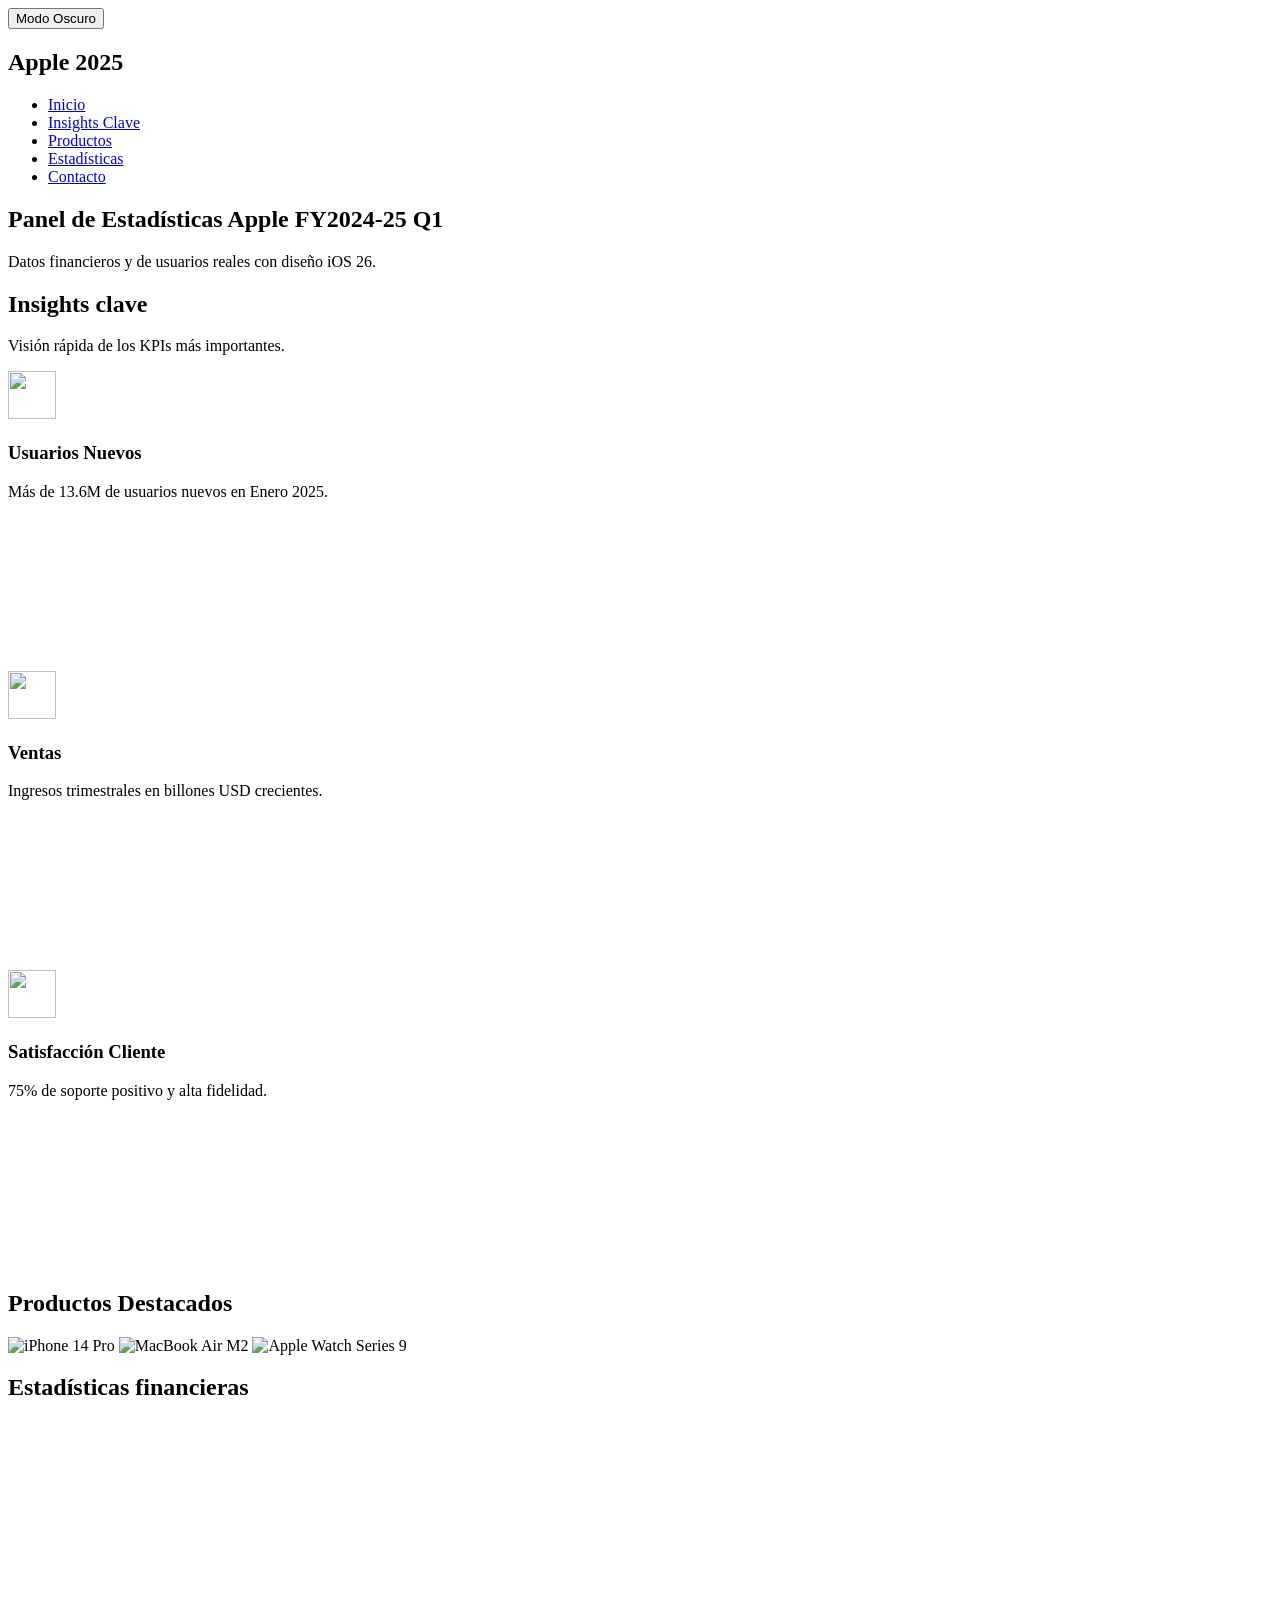
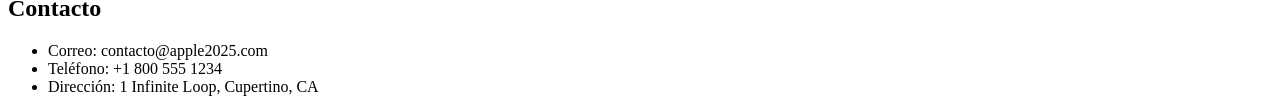
==== commit 5f45e5bd: "Update index.html" ====
--- a/index.html
+++ b/index.html
@@ -1,493 +1,95 @@
-<!DOCTYPE html>
-<html lang="en">
-<head>
-  <meta charset="UTF-8">
-  <meta name="viewport" content="width=device-width, initial-scale=1.0">
-  <title>Apple Inc. Corporate Benchmarking FY24-25 | Strategic Innovation Analysis</title>
-  
-  <!-- Meta Tags for SEO -->
-  <meta name="description" content="Comprehensive strategic benchmarking analysis of Apple Inc. for FY2024-25, integrating financial, UX, sustainability, and innovation metrics. Professional analysis for consultants, recruiters, and strategists.">
-  <meta name="keywords" content="Apple Inc, benchmarking, UX analysis, innovation strategy, corporate analysis, financial metrics, sustainability, KPIs, business strategy">
-  <meta name="author" content="David S. Diaz">
-  <meta name="robots" content="index, follow">
-  
-  <!-- Open Graph Meta Tags for Social Sharing -->
-  <meta property="og:title" content="Apple Inc. Corporate Benchmarking FY24-25">
-  <meta property="og:description" content="Strategic benchmarking analysis of Apple Inc. integrating financial, UX, sustainability, and innovation metrics">
-  <meta property="og:image" content="https://dsd228.github.io/-Apple-Inc.-2025-UX-KPIs-Innovation-Strategy/assets/visuals/github_banner.png">
-  <meta property="og:url" content="https://dsd228.github.io/-Apple-Inc.-2025-UX-KPIs-Innovation-Strategy/">
-  <meta property="og:type" content="website">
-  <meta property="og:site_name" content="Apple Inc. Benchmarking Analysis">
-  
-  <!-- Twitter Card Meta Tags -->
-  <meta name="twitter:card" content="summary_large_image">
-  <meta name="twitter:title" content="Apple Inc. Corporate Benchmarking FY24-25">
-  <meta name="twitter:description" content="Strategic benchmarking analysis of Apple Inc. for FY2024-25">
-  <meta name="twitter:image" content="https://dsd228.github.io/-Apple-Inc.-2025-UX-KPIs-Innovation-Strategy/assets/visuals/github_banner.png">
-  
-  <!-- Favicons -->
-  <link rel="icon" type="image/png" sizes="32x32" href="assets/visuals/github_banner.png">
-  <link rel="icon" type="image/png" sizes="16x16" href="assets/visuals/github_banner.png">
-  <link rel="apple-touch-icon" href="assets/visuals/github_banner.png">
-  
-  <!-- Stylesheets -->
-  <link rel="preconnect" href="https://fonts.googleapis.com">
-  <link rel="preconnect" href="https://fonts.gstatic.com" crossorigin>
-  <!-- iOS System Fonts - SF Pro Display/Text -->
-  <link rel="stylesheet" href="https://fonts.googleapis.com/css2?family=Inter:wght@400;500;600;700&display=swap">
-  <link rel="stylesheet" href="style.css">
-  
-  <!-- iOS Specific Meta Tags -->
-  <meta name="apple-mobile-web-app-capable" content="yes">
-  <meta name="apple-mobile-web-app-status-bar-style" content="black-translucent">
-  <meta name="apple-mobile-web-app-title" content="Apple Inc. Analysis">
-  <meta name="format-detection" content="telephone=no">
-  
-  <!-- Theme Color for Mobile Browsers - iOS Blue -->
-  <meta name="theme-color" content="#007AFF" media="(prefers-color-scheme: light)">
-  <meta name="theme-color" content="#1C1C1E" media="(prefers-color-scheme: dark)">
-  <meta name="msapplication-TileColor" content="#007AFF">
-</head>
-<body>
-  <!-- Skip Navigation Link for Accessibility -->
-  <a href="#main-content" class="skip-link">Skip to main content</a>
-  
-<header>
-  <img src="assets/visuals/github_banner.png" alt="Apple Inc. FY2025 Corporate Benchmarking Analysis Visual Banner - Strategic Innovation and UX Metrics Dashboard">
-  <h1>Apple Inc. Corporate Benchmarking FY24-25</h1>
-  <div class="badges">
-    <a href="https://github.com/dsd228/-Apple-Inc.-2025-UX-KPIs-Innovation-Strategy/actions" aria-label="View CI/CD Pipeline Status">
-      <img src="https://img.shields.io/github/workflow/status/dsd228/-Apple-Inc.-2025-UX-KPIs-Innovation-Strategy/CI?label=CI&logo=github&style=flat-square" alt="Continuous Integration Status Badge">
-    </a>
-    <a href="https://github.com/dsd228/-Apple-Inc.-2025-UX-KPIs-Innovation-Strategy/blob/main/LICENSE" aria-label="View Repository License">
-      <img src="https://img.shields.io/github/license/dsd228/-Apple-Inc.-2025-UX-KPIs-Innovation-Strategy?style=flat-square" alt="MIT License Badge">
-    </a>
-    <a href="https://github.com/dsd228/-Apple-Inc.-2025-UX-KPIs-Innovation-Strategy/stargazers" aria-label="View Repository Stars">
-      <img src="https://img.shields.io/github/stars/dsd228/-Apple-Inc.-2025-UX-KPIs-Innovation-Strategy?style=flat-square" alt="GitHub Stars Count Badge">
-    </a>
-    <a href="https://colab.research.google.com/github/dsd228/-Apple-Inc.-2025-UX-KPIs-Innovation-Strategy/blob/main/notebooks/apple_visuals_generator.ipynb" aria-label="Open Interactive Jupyter Notebook in Google Colab">
-      <img src="https://img.shields.io/badge/Interact-Colab-F9AB00?logo=google-colab&logoColor=fff&style=flat-square" alt="Google Colab Interactive Notebook Badge">
-    </a>
-  </div>
-  <nav role="navigation" aria-label="Main Navigation">
-    <a href="#summary" aria-describedby="summary-desc">Summary</a>
-    <a href="#profile" aria-describedby="profile-desc">Author</a>
-    <a href="#visuals" aria-describedby="visuals-desc">Analytics</a>
-    <a href="#methodology" aria-describedby="methodology-desc">Methodology</a>
-    <a href="#palette" aria-describedby="palette-desc">Palette</a>
-    <a href="#structure" aria-describedby="structure-desc">Structure</a>
-    <a href="#tools" aria-describedby="tools-desc">Tools</a>
-    <a href="#sustainability" aria-describedby="sustainability-desc">2030</a>
-    <a href="#contact" aria-describedby="contact-desc">Contact</a>
-  </nav>
-  <div class="lang-tabs" role="group" aria-label="Language Selection">
-    <button class="lang-btn active" data-lang="en" aria-pressed="true">EN</button>
-    <button class="lang-btn" data-lang="es" aria-pressed="false">ES</button>
-  </div>
-</header>
-<main id="main-content" role="main">
-  <!-- English Section -->
-  <section class="lang-en" id="summary" aria-labelledby="summary-heading">
-    <span id="summary-desc" class="sr-only">Executive summary of Apple Inc. benchmarking analysis</span>
-    <h2 id="summary-heading">Executive Summary</h2>
-    <p>
-      Strategic benchmarking analysis of Apple Inc. for FY2024-25, integrating financial, UX, sustainability, and innovation metrics. Designed for consultants, recruiters, and strategists seeking comprehensive corporate insights.
-    </p>
-  </section>
-  
-  <section class="lang-en" id="profile" aria-labelledby="profile-heading">
-    <span id="profile-desc" class="sr-only">Information about the analysis author and credentials</span>
-    <h2 id="profile-heading">Author Profile</h2>
-    <table class="profile-table" role="table" aria-label="Author profile information">
-      <tbody>
-        <tr><td><strong>Name</strong></td><td>David S. Diaz</td></tr>
-        <tr><td><strong>Role</strong></td><td>Senior Corporate Benchmarking Consultant</td></tr>
-        <tr><td><strong>Certifications</strong></td>
-          <td>🏆 NN/g UX Certified, 🔬 IBM Data Science, 🎨 Google UX Design, 📈 PMP®</td>
-        </tr>
-        <tr><td><strong>LinkedIn</strong></td>
-          <td><a href="https://www.linkedin.com/in/dsd228" target="_blank" rel="noopener noreferrer" aria-label="Visit David S. Diaz LinkedIn profile (opens in new tab)">linkedin.com/in/dsd228</a></td>
-        </tr>
-      </tbody>
-    </table>
-  </section>
-  
-  <section class="lang-en" id="visuals" aria-labelledby="visuals-heading">
-    <span id="visuals-desc" class="sr-only">Interactive visual analytics and data science notebooks</span>
-    <h2 id="visuals-heading">Visual Analytics &amp; Interactive Notebooks
-      <a href="https://colab.research.google.com/github/dsd228/-Apple-Inc.-2025-UX-KPIs-Innovation-Strategy/blob/main/notebooks/apple_visuals_generator.ipynb" 
-         class="notebook-link" 
-         target="_blank" 
-         rel="noopener noreferrer"
-         aria-label="Open interactive Jupyter notebook in Google Colab (opens in new tab)">Open in Colab</a>
-    </h2>
-    <table class="visual-table" role="table" aria-label="Visual analytics overview with previews and source code">
-      <thead>
-        <tr>
-          <th scope="col">Analysis Area</th>
-          <th scope="col">Description</th>
-          <th scope="col">Preview</th>
-          <th scope="col">Source Code</th>
-        </tr>
-      </thead>
-      <tbody>
-        <tr>
-          <td>Revenue Breakdown</td>
-          <td>Sankey diagram showing product category revenue for FY2025</td>
-          <td><img src="assets/visuals/kpi_sankey_revenue.png" alt="Sankey diagram visualization showing Apple's revenue breakdown by product category for fiscal year 2025, displaying proportional flows between different business segments"></td>
-          <td><a href="code/Sankey.py" target="_blank" rel="noopener noreferrer" aria-label="View Sankey diagram Python source code (opens in new tab)">code/Sankey.py</a></td>
-        </tr>
-        <tr>
-          <td>UX Benchmark</td>
-          <td>Radar chart comparing Apple, Samsung, and Google UX metrics</td>
-          <td><img src="assets/visuals/ux_radar_benchmark.png" alt="Radar chart visualization comparing user experience metrics between Apple, Samsung, and Google across multiple dimensions including usability, accessibility, and design quality"></td>
-          <td><a href="code/RadarUX.py" target="_blank" rel="noopener noreferrer" aria-label="View UX radar chart Python source code (opens in new tab)">code/RadarUX.py</a></td>
-        </tr>
-        <tr>
-          <td>Global Sales</td>
-          <td>Treemap visualization showing sales distribution by geographic region</td>
-          <td><img src="assets/visuals/global_sales_treemap.png" alt="Treemap visualization displaying Apple's global sales distribution across different geographic regions, with rectangle sizes proportional to sales volume"></td>
-          <td><a href="code/Heatmap.py" target="_blank" rel="noopener noreferrer" aria-label="View global sales treemap Python source code (opens in new tab)">code/Heatmap.py</a></td>
-        </tr>
-        <tr>
-          <td>Sustainability Path</td>
-          <td>Timeline visualization tracking progress toward 2030 carbon neutrality goal</td>
-          <td><img src="assets/visuals/sustainability_timeline.png" alt="Timeline visualization showing Apple's sustainability milestones and progress toward achieving carbon neutrality by 2030, including key environmental initiatives and targets"></td>
-          <td><a href="code/ESG_Timeline.py" target="_blank" rel="noopener noreferrer" aria-label="View sustainability timeline Python source code (opens in new tab)">code/ESG_Timeline.py</a></td>
-        </tr>
-      </tbody>
-    </table>
-  </section>
-  <section class="lang-en" id="methodology">
-    <h2>Methodology</h2>
-    <ul>
-      <li><b>Data Sources:</b> SEC Filings, ESG Reports, Gartner/Forrester, JSTOR, APIs</li>
-      <li><b>Techniques:</b> Ratio/Regression/Forecasting, Heuristics, PESTLE, Content Analysis</li>
-      <li><b>UX Standards:</b> WCAG 2.2, ISO 9241-210</li>
-    </ul>
-  </section>
-  <section class="lang-en" id="palette">
-    <h2>Apple Visual Palette</h2>
-    <table class="color-table">
-      <tr><th>Name</th><th>HEX</th><th>Swatch</th></tr>
-      <tr><td>Space Gray</td><td>#5f5f5f</td><td style="color:#5f5f5f;">&#11044;</td></tr>
-      <tr><td>Blue</td><td>#007aff</td><td style="color:#007aff;">&#11044;</td></tr>
-      <tr><td>Green</td><td>#34c759</td><td style="color:#34c759;">&#11044;</td></tr>
-      <tr><td>Gold</td><td>#ffcc00</td><td style="color:#ffcc00;">&#11044;</td></tr>
-      <tr><td>White</td><td>#ffffff</td><td style="color:#ccc;">&#9899;</td></tr>
-    </table>
-  </section>
-  <section class="lang-en" id="structure">
-    <h2>Repository Structure</h2>
-    <pre role="img" aria-label="Repository directory tree structure"><code>./
-├── assets/visuals/
-├── code/
-├── data/raw/
-├── data/processed/
-├── notebooks/apple_visuals_generator.ipynb
-├── Portfolio/Technical_Slide.pdf
-└── README.md
-    </code></pre>
-  </section>
-  <section class="lang-en" id="tools">
-    <h2>Technologies & Tools</h2>
-    <table class="tech-table">
-      <tr><th>Technology / Tool</th><th>Purpose</th></tr>
-      <tr><td>Python (Plotly, etc)</td><td>Data wrangling & visualization</td></tr>
-      <tr><td>Pandas & NumPy</td><td>Data manipulation</td></tr>
-      <tr><td>Pillow</td><td>Image generation</td></tr>
-      <tr><td>Jupyter/Colab</td><td>Prototyping & reproducibility</td></tr>
-      <tr><td>Markdown</td><td>Documentation</td></tr>
-    </table>
-  </section>
-  <section class="lang-en" id="sustainability">
-    <h2>Sustainability Commitment</h2>
-    <ul>
-      <li><b>Goal:</b> Carbon neutral by 2030 (business & supply chain)</li>
-      <li><b>100% renewable energy</b> (operations achieved)</li>
-      <li><b>75% emission reduction</b> by 2030 (2015 baseline)</li>
-      <li><b>Carbon removal</b> for remaining 25%</li>
-      <li>Scope 1/2/3, recycled materials, water/energy efficiency</li>
-    </ul>
-  </section>
-  <section class="lang-en" id="contact">
-    <h2>Contact</h2>
-    <ul class="contact-list">
-      <li><b>Email:</b> <a href="mailto:david.s.diaz.consulting@email.com">david.s.diaz.consulting@email.com</a></li>
-      <li><b>LinkedIn:</b> <a href="https://www.linkedin.com/in/dsd228" target="_blank">linkedin.com/in/dsd228</a></li>
-      <li><b>Executive Deck:</b> <a href="Portfolio/Technical_Slide.pdf" target="_blank">Download PDF</a></li>
-    </ul>
-  </section>
-  <!-- Spanish Section -->
-  <section class="lang-es" id="summary" style="display:none">
-    <h2>Resumen Ejecutivo</h2>
-    <p>
-      Análisis estratégico de benchmarking de Apple Inc. para 2024-25, integrando métricas financieras, UX, sostenibilidad e innovación.
-    </p>
-  </section>
-  <section class="lang-es" id="profile" style="display:none">
-    <h2>Perfil del Autor</h2>
-    <table class="profile-table">
-      <tr><td><b>Nombre</b></td><td>David S. Diaz</td></tr>
-      <tr><td><b>Rol</b></td><td>Senior Corporate Benchmarking Consultant</td></tr>
-      <tr><td><b>Certificaciones</b></td>
-        <td>🏆 NN/g UX Certified, 🔬 IBM Data Science, 🎨 Google UX Design, 📈 PMP®</td>
-      </tr>
-      <tr><td><b>LinkedIn</b></td>
-        <td><a href="https://www.linkedin.com/in/dsd228" target="_blank">linkedin.com/in/dsd228</a></td>
-      </tr>
-    </table>
-  </section>
-  <section class="lang-es" id="visuals" style="display:none">
-    <h2>Visual Analytics & Notebooks Interactivos
-      <a href="https://colab.research.google.com/github/dsd228/-Apple-Inc.-2025-UX-KPIs-Innovation-Strategy/blob/main/notebooks/apple_visuals_generator.ipynb" class="notebook-link" target="_blank">Abrir en Colab</a>
-    </h2>
-    <table class="visual-table">
-      <tr>
-        <th>Área de Análisis</th><th>Descripción</th><th>Vista Previa</th><th>Script</th>
-      </tr>
-      <tr>
-        <td>Revenue Breakdown</td>
-        <td>Sankey: ingresos por categoría FY2025</td>
-        <td><img src="assets/visuals/kpi_sankey_revenue.png" alt="Sankey Revenue FY2025"></td>
-        <td><a href="code/Sankey.py" target="_blank">code/Sankey.py</a></td>
-      </tr>
-      <tr>
-        <td>UX Benchmark</td>
-        <td>Radar: Apple/Samsung/Google</td>
-        <td><img src="assets/visuals/ux_radar_benchmark.png" alt="Radar"></td>
-        <td><a href="code/RadarUX.py" target="_blank">code/RadarUX.py</a></td>
-      </tr>
-      <tr>
-        <td>Global Sales</td>
-        <td>Treemap: ventas por región</td>
-        <td><img src="assets/visuals/global_sales_treemap.png" alt="Treemap"></td>
-        <td><a href="code/Heatmap.py" target="_blank">code/Heatmap.py</a></td>
-      </tr>
-      <tr>
-        <td>Sustainability Path</td>
-        <td>Timeline: neutralidad carbono 2030</td>
-        <td><img src="assets/visuals/sustainability_timeline.png" alt="Timeline"></td>
-        <td><a href="code/ESG_Timeline.py" target="_blank">code/ESG_Timeline.py</a></td>
-      </tr>
-    </table>
-  </section>
-  <!-- ...el resto igual... -->
-  <div class="footer">
-    © 2025 David S. Diaz | Corporate Benchmarking Analysis | International Consulting Approach
-  </div>
-</main>
-<script>
-  /**
-   * Apple Inc. Benchmarking Analysis - Interactive Features
-   * Handles language switching, navigation, and dark mode
-   */
-  
-  document.addEventListener('DOMContentLoaded', function() {
-    // ===== Language Switching =====
-    const langBtns = document.querySelectorAll('.lang-btn');
-    
-    function setLanguage(lang) {
-      // Update button states with iOS style
-      langBtns.forEach(btn => {
-        const isActive = btn.dataset.lang === lang;
-        btn.classList.toggle('active', isActive);
-        btn.setAttribute('aria-pressed', isActive.toString());
-      });
-      
-      // Toggle content visibility with fade effect
-      document.querySelectorAll('.lang-en').forEach(el => {
-        if (lang === 'en') {
-          el.style.display = 'block';
-          el.style.opacity = '0';
-          setTimeout(() => el.style.opacity = '1', 10);
-        } else {
-          el.style.opacity = '0';
-          setTimeout(() => el.style.display = 'none', 200);
-        }
-      });
-      document.querySelectorAll('.lang-es').forEach(el => {
-        if (lang === 'es') {
-          el.style.display = 'block';
-          el.style.opacity = '0';
-          setTimeout(() => el.style.opacity = '1', 10);
-        } else {
-          el.style.opacity = '0';
-          setTimeout(() => el.style.display = 'none', 200);
-        }
-      });
-      
-      // Remember user preference
-      localStorage.setItem('preferredLanguage', lang);
-    }
-    
-    // Language button event listeners with haptic-like feedback
-    langBtns.forEach(btn => {
-      btn.addEventListener('click', function() {
-        // Add iOS-style press effect
-        this.style.transform = 'scale(0.95)';
-        setTimeout(() => this.style.transform = 'scale(1)', 100);
-        setLanguage(this.dataset.lang);
-      });
-    });
-    
-    // Restore user's preferred language
-    const savedLang = localStorage.getItem('preferredLanguage') || 'en';
-    setLanguage(savedLang);
-    
-    // ===== Smooth Scrolling Navigation with iOS bounce =====
-    document.querySelectorAll('nav a[href^="#"]').forEach(link => {
-      link.addEventListener('click', function(e) {
-        e.preventDefault();
-        const targetId = this.getAttribute('href').substring(1);
-        const targetElement = document.getElementById(targetId);
-        
-        if (targetElement) {
-          // iOS-style smooth scroll with offset for fixed header
-          const headerOffset = parseInt(getComputedStyle(document.body).getPropertyValue('--header-offset')) || 0;
-          const elementPosition = targetElement.getBoundingClientRect().top;
-          const offsetPosition = elementPosition + window.pageYOffset - headerOffset;
-          
-          window.scrollTo({
-            top: offsetPosition,
-            behavior: 'smooth'
-          });
-          
-          // Add focus with iOS-style highlight
-          setTimeout(() => {
-            targetElement.style.background = 'rgba(0, 122, 255, 0.1)';
-            targetElement.style.borderRadius = '12px';
-            targetElement.style.transition = 'all 0.3s ease';
-            setTimeout(() => {
-              targetElement.style.background = '';
-              targetElement.style.borderRadius = '';
-            }, 1000);
-          }, 500);
-        }
-      });
-    });
-    
-    // ===== Dark Mode Toggle - Default Dark Mode as Requested =====
-    function createDarkModeToggle() {
-      if (document.getElementById('darkmode-btn')) return;
-      
-      const toggle = document.createElement('button');
-      toggle.id = 'darkmode-btn';
-      toggle.innerHTML = '☀️'; // Start with sun since dark mode is default
-      toggle.title = 'Switch to light mode';
-      toggle.setAttribute('aria-label', 'Switch to light mode');
-      
-      // Click handler with iOS-style animation
-      toggle.addEventListener('click', function() {
-        // iOS-style press animation
-        this.style.transform = 'scale(0.9)';
-        setTimeout(() => {
-          this.style.transform = 'scale(1)';
-          toggleDarkMode();
-        }, 100);
-      });
-      
-      document.body.appendChild(toggle);
-    }
-    
-    function toggleDarkMode() {
-      const isDark = document.body.classList.toggle('darkmode');
-      const toggle = document.getElementById('darkmode-btn');
-      
-      if (toggle) {
-        // iOS Control Center style icons
-        toggle.innerHTML = isDark ? '☀️' : '🌙';
-        toggle.title = isDark ? 'Switch to light mode' : 'Switch to dark mode';
-        toggle.setAttribute('aria-label', isDark ? 'Switch to light mode' : 'Switch to dark mode');
-      }
-      
-      // Save preference
-      localStorage.setItem('darkMode', isDark ? '1' : '0');
-      
-      // Announce change for accessibility
-      const announcer = document.querySelector('[aria-live="polite"]');
-      if (announcer) {
-        announcer.textContent = `Switched to ${isDark ? 'dark' : 'light'} mode`;
-      }
-    }
-    
-    function applyDarkMode(isDark) {
-      document.body.classList.toggle('darkmode', isDark);
-      const toggle = document.getElementById('darkmode-btn');
-      
-      if (toggle) {
-        toggle.innerHTML = isDark ? '☀️' : '🌙';
-        toggle.title = isDark ? 'Switch to light mode' : 'Switch to dark mode';
-        toggle.setAttribute('aria-label', isDark ? 'Switch to light mode' : 'Switch to dark mode');
-      }
-    }
-    
-    // Initialize dark mode - DEFAULT TO DARK MODE as requested
-    createDarkModeToggle();
-    const savedDarkMode = localStorage.getItem('darkMode');
-    const prefersDark = window.matchMedia('(prefers-color-scheme: dark)').matches;
-    
-    // Default to dark mode unless user explicitly chose light mode
-    const shouldUseDarkMode = savedDarkMode === null ? true : savedDarkMode === '1';
-    applyDarkMode(shouldUseDarkMode);
-    
-    // Listen for system preference changes
-    window.matchMedia('(prefers-color-scheme: dark)').addEventListener('change', function(e) {
-      if (localStorage.getItem('darkMode') === null) {
-        applyDarkMode(true); // Always default to dark mode
-      }
-    });
-    
-    // ===== Accessibility Enhancements =====
-    
-    // Add focus indicators for keyboard navigation
-    document.addEventListener('keydown', function(e) {
-      if (e.key === 'Tab') {
-        document.body.classList.add('using-keyboard');
-      }
-    });
-    
-    document.addEventListener('mousedown', function() {
-      document.body.classList.remove('using-keyboard');
-    });
-    
-    // Enhanced announcer for screen readers
-    const announcer = document.createElement('div');
-    announcer.setAttribute('aria-live', 'polite');
-    announcer.setAttribute('aria-atomic', 'true');
-    announcer.className = 'sr-only';
-    document.body.appendChild(announcer);
-    
-    // iOS-style scroll behavior for fixed header
-    let lastScrollTop = 0;
-    window.addEventListener('scroll', function() {
-      const scrollTop = window.pageYOffset || document.documentElement.scrollTop;
-      const header = document.querySelector('header');
-      
-      if (scrollTop > lastScrollTop && scrollTop > 100) {
-        // Scrolling down - slightly hide header
-        header.style.transform = 'translateY(-10px)';
-        header.style.opacity = '0.95';
-      } else {
-        // Scrolling up - show header
-        header.style.transform = 'translateY(0)';
-        header.style.opacity = '1';
-      }
-      
-      lastScrollTop = scrollTop <= 0 ? 0 : scrollTop;
-    }, { passive: true });
-    
-    // Add loading animation
-    window.addEventListener('load', function() {
-      document.body.style.opacity = '0';
-      document.body.style.transition = 'opacity 0.3s ease';
-      setTimeout(() => {
-        document.body.style.opacity = '1';
-      }, 100);
-    });
-  });
-</script>
-</script>
-</body>
-</html>
-
+<!DOCTYPE html>
+<html lang="es">
+<head>
+  <meta charset="UTF-8" />
+  <meta name="viewport" content="width=device-width, initial-scale=1" />
+  <title>Panel Estadísticas Apple 2025</title>
+  <meta name="description" content="Panel interactivo estilo iOS 26 con datos reales FY2024-25" />
+  <link href="styles.css" rel="stylesheet" />
+  <script src="https://cdn.jsdelivr.net/npm/chart.js"></script>
+</head>
+<body>
+  <button id="darkmode-btn" aria-label="Toggle modo oscuro" class="darkmode-toggle">Modo Oscuro</button>
+  <div class="hamburger" aria-label="Abrir menú" role="button" tabindex="0" aria-expanded="false">
+    <div></div><div></div><div></div>
+  </div>
+  <nav class="sidebar" role="navigation" aria-label="Menú principal">
+    <h1>Apple 2025</h1>
+    <ul>
+      <li><a href="#inicio" class="active" tabindex="0">Inicio</a></li>
+      <li><a href="#insights" tabindex="0">Insights Clave</a></li>
+      <li><a href="#productos" tabindex="0">Productos</a></li>
+      <li><a href="#estadisticas" tabindex="0">Estadísticas</a></li>
+      <li><a href="#contacto" tabindex="0">Contacto</a></li>
+    </ul>
+  </nav>
+  <div id="loader" role="status" aria-live="polite" aria-label="Cargando datos...">
+  <div class="spinner"></div>
+</div>
+
+  <main class="content" tabindex="-1">
+    <section id="inicio">
+      <h1>Panel de Estadísticas Apple FY2024-25 Q1</h1>
+      <p class="lead">Datos financieros y de usuarios reales con diseño iOS 26.</p>
+    </section>
+
+    <section id="insights" aria-label="Insights clave de Apple">
+      <h2>Insights clave</h2>
+      <p>Visión rápida de los KPIs más importantes.</p>
+      <div class="insights-grid">
+        <article class="insight-card" role="region" aria-labelledby="insight1-title">
+          <div class="icon-container" aria-hidden="true">
+            <img src="https://cdn-icons-png.flaticon.com/512/1077/1077035.png" alt="" width="48" height="48" />
+          </div>
+          <h3 id="insight1-title">Usuarios Nuevos</h3>
+          <p>Más de 13.6M de usuarios nuevos en Enero 2025.</p>
+          <canvas id="insightChart1" aria-label="Gráfico de usuarios nuevos" role="img"></canvas>
+        </article>
+
+        <article class="insight-card" role="region" aria-labelledby="insight2-title">
+          <div class="icon-container" aria-hidden="true">
+            <img src="https://cdn-icons-png.flaticon.com/512/833/833314.png" alt="" width="48" height="48" />
+          </div>
+          <h3 id="insight2-title">Ventas</h3>
+          <p>Ingresos trimestrales en billones USD crecientes.</p>
+          <canvas id="insightChart2" aria-label="Gráfico de ventas trimestrales" role="img"></canvas>
+        </article>
+
+        <article class="insight-card" role="region" aria-labelledby="insight3-title">
+          <div class="icon-container" aria-hidden="true">
+            <img src="https://cdn-icons-png.flaticon.com/512/1077/1077063.png" alt="" width="48" height="48" />
+          </div>
+          <h3 id="insight3-title">Satisfacción Cliente</h3>
+          <p>75% de soporte positivo y alta fidelidad.</p>
+          <canvas id="insightChart3" aria-label="Gráfico de satisfacción de clientes" role="img"></canvas>
+        </article>
+      </div>
+    </section>
+
+    <section id="productos" aria-label="Galería de productos Apple">
+      <h2>Productos Destacados</h2>
+      <div class="products-gallery" role="list">
+        <img src="https://www.apple.com/v/iphone/home/af/images/overview/compare/iphone_14_pro_deep_purple__bx08nd4pi9m6_large.jpg" alt="iPhone 14 Pro" role="listitem" loading="lazy" />
+        <img src="https://www.apple.com/v/macbook-air/m/images/overview/hero/hero__dvsx9z7smoi6_large_2x.jpg" alt="MacBook Air M2" role="listitem" loading="lazy" />
+        <img src="https://www.apple.com/v/apple-watch-series-9/a/images/overview/hero/hero_static__bsza6x4e4ceq_large.jpg" alt="Apple Watch Series 9" role="listitem" loading="lazy" />
+      </div>
+    </section>
+
+    <section id="estadisticas" aria-label="Estadísticas financieras">
+      <h2>Estadísticas financieras</h2>
+      <canvas id="financialChart" aria-label="Gráfico financiero ingresos y beneficios" role="img"></canvas>
+    </section>
+
+    <section id="contacto" aria-label="Información de contacto">
+      <h2>Contacto</h2>
+      <ul class="contact-list">
+        <li>Correo: contacto@apple2025.com</li>
+        <li>Teléfono: +1 800 555 1234</li>
+        <li>Dirección: 1 Infinite Loop, Cupertino, CA</li>
+      </ul>
+    </section>
+  </main>
+
+  <script src="scripts.js"></script>
+</body>
+</html>
--- a/styles.css
+++ b/styles.css
@@ -0,0 +1,143 @@
+const darkModeBtn = document.getElementById('darkmode-btn');
+const hamburger = document.querySelector('.hamburger');
+const sidebar = document.querySelector('.sidebar');
+
+darkModeBtn.addEventListener('click', () => {
+  document.body.classList.toggle('dark-mode');
+  darkModeBtn.textContent = document.body.classList.contains('dark-mode') ? 'Modo Claro' : 'Modo Oscuro';
+});
+
+hamburger.addEventListener('click', () => {
+  sidebar.classList.toggle('open');
+  hamburger.setAttribute('aria-expanded', sidebar.classList.contains('open'));
+});
+
+// Variables globales para charts
+let insightChart1, insightChart2, insightChart3, financialChart;
+
+// Función para inicializar gráficos vacíos o con datos dummy
+function initCharts() {
+  const ctx1 = document.getElementById('insightChart1').getContext('2d');
+  insightChart1 = new Chart(ctx1, { type: 'bar', data: {}, options: {} });
+
+  const ctx2 = document.getElementById('insightChart2').getContext('2d');
+  insightChart2 = new Chart(ctx2, { type: 'line', data: {}, options: {} });
+
+  const ctx3 = document.getElementById('insightChart3').getContext('2d');
+  insightChart3 = new Chart(ctx3, { type: 'radar', data: {}, options: {} });
+
+  const ctx4 = document.getElementById('financialChart').getContext('2d');
+  financialChart = new Chart(ctx4, { type: 'bar', data: {}, options: {} });
+}
+
+// Función para actualizar los gráficos con datos
+function updateCharts(data) {
+  // Usuarios Nuevos
+  insightChart1.data = {
+    labels: data.usuariosNuevos.labels,
+    datasets: [{
+      label: 'Usuarios Nuevos (millones)',
+      data: data.usuariosNuevos.data,
+      backgroundColor: '#007aff',
+      borderRadius: 5,
+    }]
+  };
+  insightChart1.options = {
+    responsive: true,
+    plugins: { legend: { display: false } },
+    scales: { y: { beginAtZero: true } }
+  };
+  insightChart1.update();
+
+  // Ventas Trimestrales
+  insightChart2.data = {
+    labels: data.ventasTrimestrales.labels,
+    datasets: [{
+      label: 'Ingresos (billones USD)',
+      data: data.ventasTrimestrales.data,
+      borderColor: '#34c759',
+      fill: false,
+      tension: 0.3,
+      pointRadius: 5,
+      pointHoverRadius: 7,
+    }]
+  };
+  insightChart2.options = {
+    responsive: true,
+    plugins: { legend: { display: true } },
+    scales: { y: { beginAtZero: true } }
+  };
+  insightChart2.update();
+
+  // Satisfacción Cliente
+  insightChart3.data = {
+    labels: data.satisfaccionCliente.labels,
+    datasets: [{
+      label: 'Satisfacción',
+      data: data.satisfaccionCliente.data,
+      backgroundColor: 'rgba(255, 204, 0, 0.5)',
+      borderColor: '#ffcc00',
+      borderWidth: 2,
+      pointBackgroundColor: '#ffcc00',
+    }]
+  };
+  insightChart3.options = {
+    responsive: true,
+    scales: {
+      r: {
+        beginAtZero: true,
+        max: 100,
+        ticks: { stepSize: 20 }
+      }
+    },
+    plugins: { legend: { position: 'top' } }
+  };
+  insightChart3.update();
+
+  // Finanzas
+  financialChart.data = {
+    labels: data.finanzas.labels,
+    datasets: [
+      {
+        label: 'Ingresos (billones USD)',
+        data: data.finanzas.ingresos,
+        backgroundColor: '#007aff',
+        borderRadius: 5,
+      },
+      {
+        label: 'Beneficio Neto (billones USD)',
+        data: data.finanzas.beneficios,
+        backgroundColor: '#34c759',
+        borderRadius: 5,
+      }
+    ]
+  };
+  financialChart.options = {
+    responsive: true,
+    plugins: { legend: { position: 'top' } },
+    scales: { y: { beginAtZero: true } }
+  };
+  financialChart.update();
+
+  // Actualizar contacto
+  document.querySelector('.contact-list li:nth-child(1)').textContent = `Correo: ${data.contacto.email}`;
+  document.querySelector('.contact-list li:nth-child(2)').textContent = `Teléfono: ${data.contacto.telefono}`;
+  document.querySelector('.contact-list li:nth-child(3)').textContent = `Dirección: ${data.contacto.direccion}`;
+}
+
+// Función principal de carga
+async function loadDataAndRender() {
+  try {
+    const response = await fetch('./data.json');
+    if (!response.ok) throw new Error('No se pudo cargar data.json');
+    const data = await response.json();
+    updateCharts(data);
+  } catch (error) {
+    console.error('Error cargando datos:', error);
+  }
+}
+
+window.onload = () => {
+  initCharts();
+  loadDataAndRender();
+};
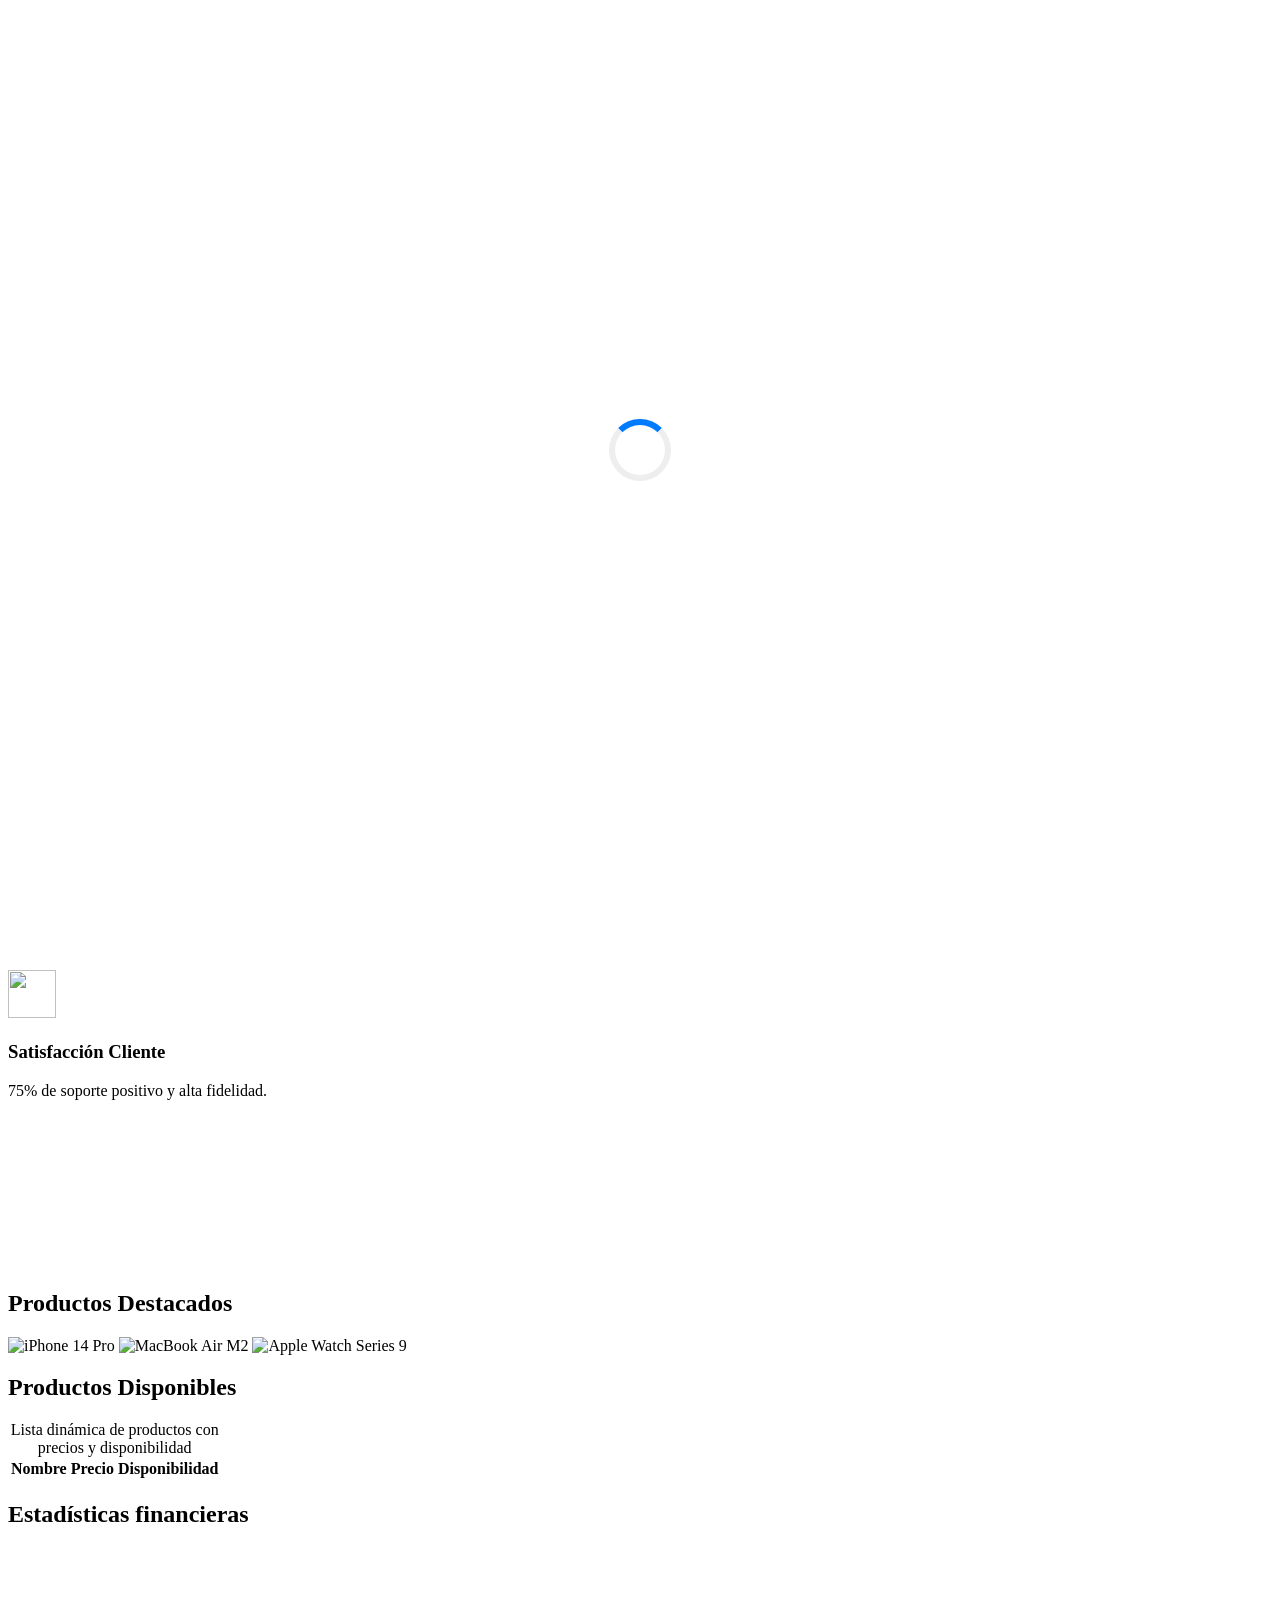
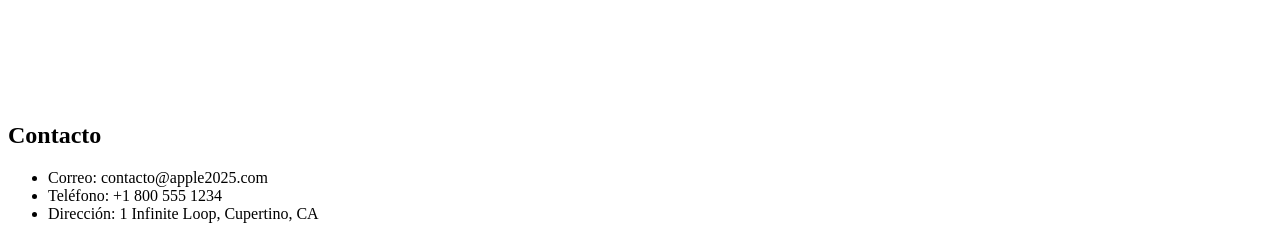
==== commit a707b5c4: "Update index.html" ====
--- a/index.html
+++ b/index.html
@@ -74,6 +74,17 @@
         <img src="https://www.apple.com/v/apple-watch-series-9/a/images/overview/hero/hero_static__bsza6x4e4ceq_large.jpg" alt="Apple Watch Series 9" role="listitem" loading="lazy" />
       </div>
     </section>
+    <section id="productos-dinamicos" aria-label="Tabla de productos">
+  <h2>Productos Disponibles</h2>
+  <table id="productosTable" role="table" aria-describedby="productosDesc">
+    <caption id="productosDesc">Lista dinámica de productos con precios y disponibilidad</caption>
+    <thead>
+      <tr><th>Nombre</th><th>Precio</th><th>Disponibilidad</th></tr>
+    </thead>
+    <tbody></tbody>
+  </table>
+</section>
+
 
     <section id="estadisticas" aria-label="Estadísticas financieras">
       <h2>Estadísticas financieras</h2>
--- a/styles.css
+++ b/styles.css
@@ -28,6 +28,29 @@
 
   const ctx4 = document.getElementById('financialChart').getContext('2d');
   financialChart = new Chart(ctx4, { type: 'bar', data: {}, options: {} });
+}
+#loader {
+  position: fixed;
+  top: 0; left: 0; right: 0; bottom: 0;
+  background: #fff;
+  display: flex;
+  justify-content: center;
+  align-items: center;
+  z-index: 9999;
+  transition: opacity 0.3s ease;
+}
+
+.spinner {
+  border: 6px solid #eee;
+  border-top: 6px solid #007aff;
+  border-radius: 50%;
+  width: 50px;
+  height: 50px;
+  animation: spin 1s linear infinite;
+}
+
+@keyframes spin {
+  to { transform: rotate(360deg); }
 }
 
 // Función para actualizar los gráficos con datos
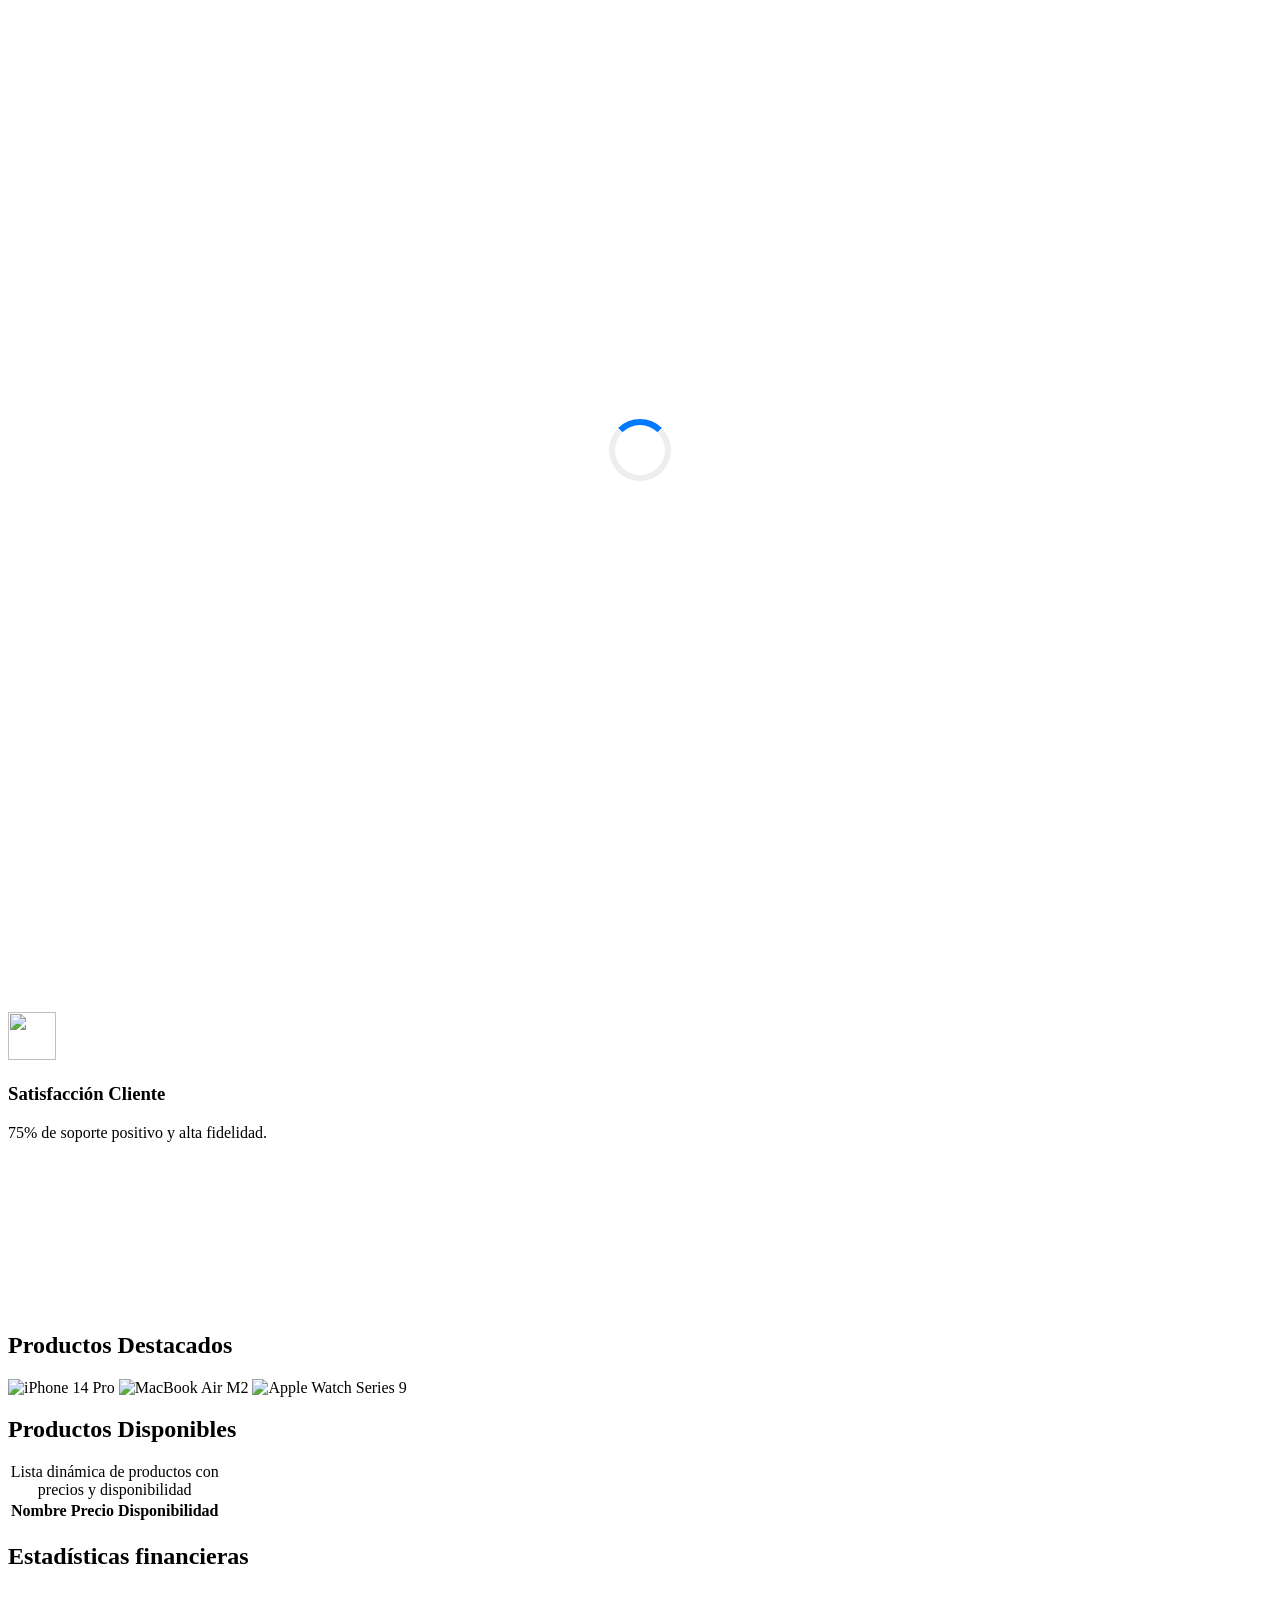
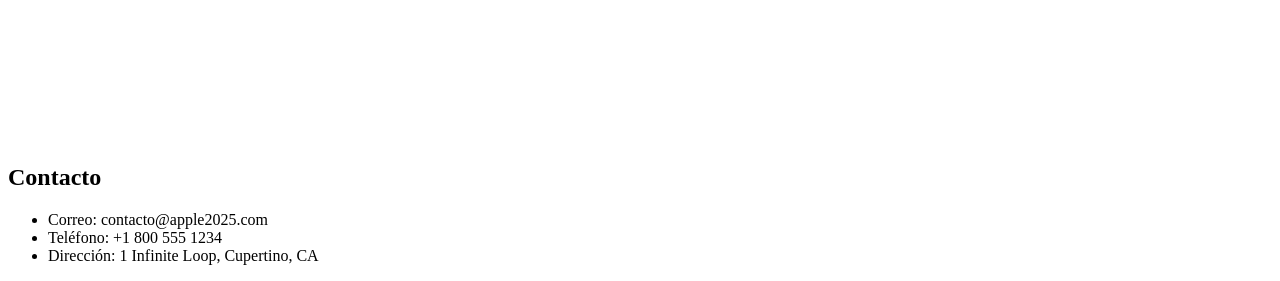
==== commit 5aa9d4fa: "Update index.html" ====
--- a/index.html
+++ b/index.html
@@ -9,23 +9,28 @@
   <script src="https://cdn.jsdelivr.net/npm/chart.js"></script>
 </head>
 <body>
+  <!-- Loader animado -->
+  <div id="loader" role="status" aria-live="polite" aria-label="Cargando datos...">
+    <div class="spinner"></div>
+  </div>
+
   <button id="darkmode-btn" aria-label="Toggle modo oscuro" class="darkmode-toggle">Modo Oscuro</button>
+
   <div class="hamburger" aria-label="Abrir menú" role="button" tabindex="0" aria-expanded="false">
     <div></div><div></div><div></div>
   </div>
+
   <nav class="sidebar" role="navigation" aria-label="Menú principal">
     <h1>Apple 2025</h1>
     <ul>
       <li><a href="#inicio" class="active" tabindex="0">Inicio</a></li>
       <li><a href="#insights" tabindex="0">Insights Clave</a></li>
       <li><a href="#productos" tabindex="0">Productos</a></li>
+      <li><a href="#productos-dinamicos" tabindex="0">Productos Dinámicos</a></li>
       <li><a href="#estadisticas" tabindex="0">Estadísticas</a></li>
       <li><a href="#contacto" tabindex="0">Contacto</a></li>
     </ul>
   </nav>
-  <div id="loader" role="status" aria-live="polite" aria-label="Cargando datos...">
-  <div class="spinner"></div>
-</div>
 
   <main class="content" tabindex="-1">
     <section id="inicio">
@@ -74,17 +79,17 @@
         <img src="https://www.apple.com/v/apple-watch-series-9/a/images/overview/hero/hero_static__bsza6x4e4ceq_large.jpg" alt="Apple Watch Series 9" role="listitem" loading="lazy" />
       </div>
     </section>
+
     <section id="productos-dinamicos" aria-label="Tabla de productos">
-  <h2>Productos Disponibles</h2>
-  <table id="productosTable" role="table" aria-describedby="productosDesc">
-    <caption id="productosDesc">Lista dinámica de productos con precios y disponibilidad</caption>
-    <thead>
-      <tr><th>Nombre</th><th>Precio</th><th>Disponibilidad</th></tr>
-    </thead>
-    <tbody></tbody>
-  </table>
-</section>
-
+      <h2>Productos Disponibles</h2>
+      <table id="productosTable" role="table" aria-describedby="productosDesc">
+        <caption id="productosDesc">Lista dinámica de productos con precios y disponibilidad</caption>
+        <thead>
+          <tr><th>Nombre</th><th>Precio</th><th>Disponibilidad</th></tr>
+        </thead>
+        <tbody></tbody>
+      </table>
+    </section>
 
     <section id="estadisticas" aria-label="Estadísticas financieras">
       <h2>Estadísticas financieras</h2>
--- a/styles.css
+++ b/styles.css
@@ -147,6 +147,45 @@
   document.querySelector('.contact-list li:nth-child(2)').textContent = `Teléfono: ${data.contacto.telefono}`;
   document.querySelector('.contact-list li:nth-child(3)').textContent = `Dirección: ${data.contacto.direccion}`;
 }
+/* Transición suave para modo oscuro */
+body {
+  transition: background-color 0.4s ease, color 0.4s ease;
+}
+
+/* Menú hamburguesa animado */
+.hamburger {
+  cursor: pointer;
+  width: 30px;
+  height: 24px;
+  display: flex;
+  flex-direction: column;
+  justify-content: space-between;
+  transition: transform 0.4s ease;
+}
+
+.hamburger div {
+  background: #007aff;
+  height: 4px;
+  border-radius: 2px;
+  transition: all 0.4s ease;
+}
+
+.sidebar.open ~ .hamburger {
+  transform: rotate(90deg);
+}
+
+.sidebar.open .hamburger div:nth-child(1) {
+  transform: rotate(45deg) translate(5px, 5px);
+}
+
+.sidebar.open .hamburger div:nth-child(2) {
+  opacity: 0;
+}
+
+.sidebar.open .hamburger div:nth-child(3) {
+  transform: rotate(-45deg) translate(5px, -5px);
+}
+
 
 // Función principal de carga
 async function loadDataAndRender() {
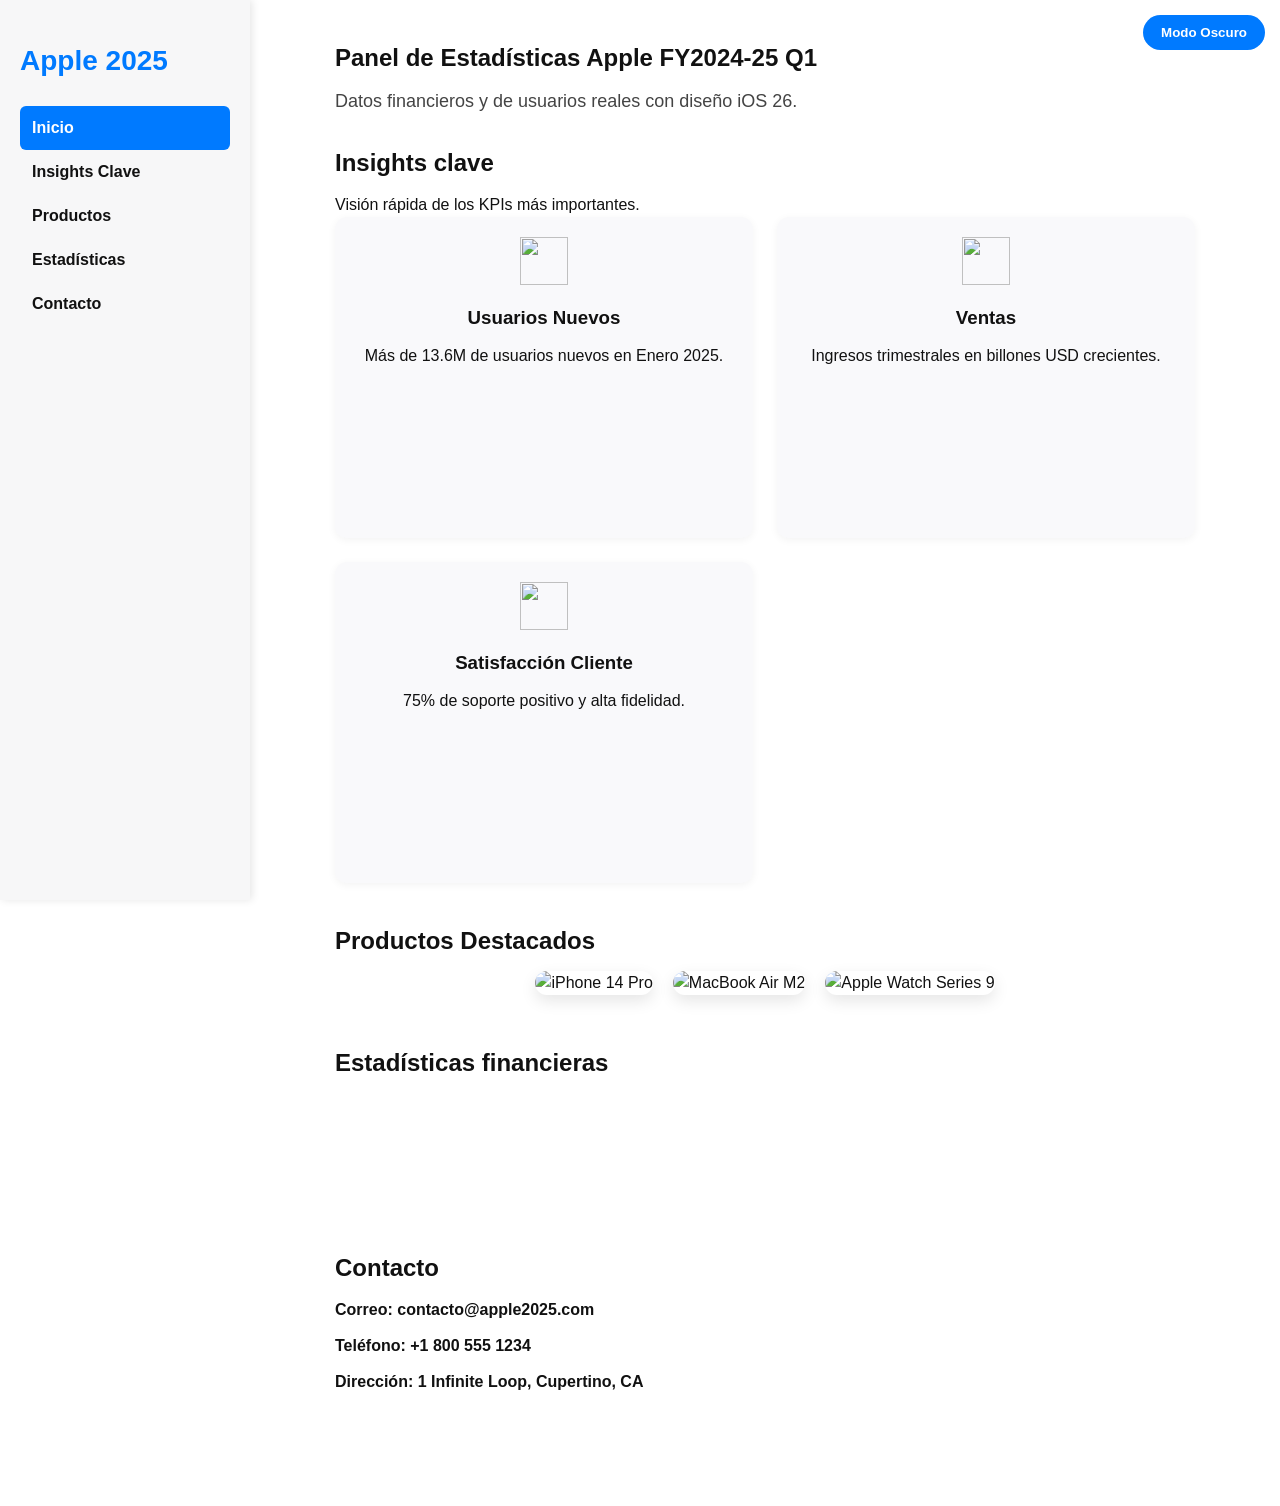
==== commit 85cc6ba1: "Update index.html" ====
--- a/index.html
+++ b/index.html
@@ -3,30 +3,27 @@
 <head>
   <meta charset="UTF-8" />
   <meta name="viewport" content="width=device-width, initial-scale=1" />
-  <title>Panel Estadísticas Apple 2025</title>
+  <title>Apple 2025 - Panel de Estadísticas</title>
   <meta name="description" content="Panel interactivo estilo iOS 26 con datos reales FY2024-25" />
+  <link href="https://fonts.googleapis.com/css2?family=Inter:wght@400;600&display=swap" rel="stylesheet" />
   <link href="styles.css" rel="stylesheet" />
   <script src="https://cdn.jsdelivr.net/npm/chart.js"></script>
 </head>
 <body>
-  <!-- Loader animado -->
-  <div id="loader" role="status" aria-live="polite" aria-label="Cargando datos...">
-    <div class="spinner"></div>
+  <button id="darkmode-btn" aria-label="Toggle modo oscuro" class="darkmode-toggle">Modo Oscuro</button>
+
+  <div class="hamburger" aria-label="Abrir menú" role="button" tabindex="0" aria-expanded="false" aria-controls="sidebar">
+    <span></span>
+    <span></span>
+    <span></span>
   </div>
 
-  <button id="darkmode-btn" aria-label="Toggle modo oscuro" class="darkmode-toggle">Modo Oscuro</button>
-
-  <div class="hamburger" aria-label="Abrir menú" role="button" tabindex="0" aria-expanded="false">
-    <div></div><div></div><div></div>
-  </div>
-
-  <nav class="sidebar" role="navigation" aria-label="Menú principal">
+  <nav id="sidebar" class="sidebar" role="navigation" aria-label="Menú principal">
     <h1>Apple 2025</h1>
     <ul>
       <li><a href="#inicio" class="active" tabindex="0">Inicio</a></li>
       <li><a href="#insights" tabindex="0">Insights Clave</a></li>
       <li><a href="#productos" tabindex="0">Productos</a></li>
-      <li><a href="#productos-dinamicos" tabindex="0">Productos Dinámicos</a></li>
       <li><a href="#estadisticas" tabindex="0">Estadísticas</a></li>
       <li><a href="#contacto" tabindex="0">Contacto</a></li>
     </ul>
@@ -80,17 +77,6 @@
       </div>
     </section>
 
-    <section id="productos-dinamicos" aria-label="Tabla de productos">
-      <h2>Productos Disponibles</h2>
-      <table id="productosTable" role="table" aria-describedby="productosDesc">
-        <caption id="productosDesc">Lista dinámica de productos con precios y disponibilidad</caption>
-        <thead>
-          <tr><th>Nombre</th><th>Precio</th><th>Disponibilidad</th></tr>
-        </thead>
-        <tbody></tbody>
-      </table>
-    </section>
-
     <section id="estadisticas" aria-label="Estadísticas financieras">
       <h2>Estadísticas financieras</h2>
       <canvas id="financialChart" aria-label="Gráfico financiero ingresos y beneficios" role="img"></canvas>
--- a/styles.css
+++ b/styles.css
@@ -1,34 +1,28 @@
-const darkModeBtn = document.getElementById('darkmode-btn');
-const hamburger = document.querySelector('.hamburger');
-const sidebar = document.querySelector('.sidebar');
-
-darkModeBtn.addEventListener('click', () => {
-  document.body.classList.toggle('dark-mode');
-  darkModeBtn.textContent = document.body.classList.contains('dark-mode') ? 'Modo Claro' : 'Modo Oscuro';
-});
-
-hamburger.addEventListener('click', () => {
-  sidebar.classList.toggle('open');
-  hamburger.setAttribute('aria-expanded', sidebar.classList.contains('open'));
-});
-
-// Variables globales para charts
-let insightChart1, insightChart2, insightChart3, financialChart;
-
-// Función para inicializar gráficos vacíos o con datos dummy
-function initCharts() {
-  const ctx1 = document.getElementById('insightChart1').getContext('2d');
-  insightChart1 = new Chart(ctx1, { type: 'bar', data: {}, options: {} });
-
-  const ctx2 = document.getElementById('insightChart2').getContext('2d');
-  insightChart2 = new Chart(ctx2, { type: 'line', data: {}, options: {} });
-
-  const ctx3 = document.getElementById('insightChart3').getContext('2d');
-  insightChart3 = new Chart(ctx3, { type: 'radar', data: {}, options: {} });
-
-  const ctx4 = document.getElementById('financialChart').getContext('2d');
-  financialChart = new Chart(ctx4, { type: 'bar', data: {}, options: {} });
-}
+/* Reset y base */
+* {
+  margin: 0; padding: 0; box-sizing: border-box;
+}
+body {
+  font-family: -apple-system, BlinkMacSystemFont, "Segoe UI", Roboto, Oxygen,
+    Ubuntu, Cantarell, "Open Sans", "Helvetica Neue", sans-serif;
+  background: #fff;
+  color: #111;
+  line-height: 1.5;
+  transition: background-color 0.4s ease, color 0.4s ease;
+  padding-left: 250px;
+  min-height: 100vh;
+}
+h1, h2, h3 {
+  font-weight: 600;
+  margin-bottom: 12px;
+}
+.lead {
+  font-size: 1.125rem;
+  color: #444;
+  margin-bottom: 30px;
+}
+
+/* Loader */
 #loader {
   position: fixed;
   top: 0; left: 0; right: 0; bottom: 0;
@@ -39,7 +33,6 @@
   z-index: 9999;
   transition: opacity 0.3s ease;
 }
-
 .spinner {
   border: 6px solid #eee;
   border-top: 6px solid #007aff;
@@ -48,158 +41,204 @@
   height: 50px;
   animation: spin 1s linear infinite;
 }
-
 @keyframes spin {
   to { transform: rotate(360deg); }
 }
 
-// Función para actualizar los gráficos con datos
-function updateCharts(data) {
-  // Usuarios Nuevos
-  insightChart1.data = {
-    labels: data.usuariosNuevos.labels,
-    datasets: [{
-      label: 'Usuarios Nuevos (millones)',
-      data: data.usuariosNuevos.data,
-      backgroundColor: '#007aff',
-      borderRadius: 5,
-    }]
-  };
-  insightChart1.options = {
-    responsive: true,
-    plugins: { legend: { display: false } },
-    scales: { y: { beginAtZero: true } }
-  };
-  insightChart1.update();
-
-  // Ventas Trimestrales
-  insightChart2.data = {
-    labels: data.ventasTrimestrales.labels,
-    datasets: [{
-      label: 'Ingresos (billones USD)',
-      data: data.ventasTrimestrales.data,
-      borderColor: '#34c759',
-      fill: false,
-      tension: 0.3,
-      pointRadius: 5,
-      pointHoverRadius: 7,
-    }]
-  };
-  insightChart2.options = {
-    responsive: true,
-    plugins: { legend: { display: true } },
-    scales: { y: { beginAtZero: true } }
-  };
-  insightChart2.update();
-
-  // Satisfacción Cliente
-  insightChart3.data = {
-    labels: data.satisfaccionCliente.labels,
-    datasets: [{
-      label: 'Satisfacción',
-      data: data.satisfaccionCliente.data,
-      backgroundColor: 'rgba(255, 204, 0, 0.5)',
-      borderColor: '#ffcc00',
-      borderWidth: 2,
-      pointBackgroundColor: '#ffcc00',
-    }]
-  };
-  insightChart3.options = {
-    responsive: true,
-    scales: {
-      r: {
-        beginAtZero: true,
-        max: 100,
-        ticks: { stepSize: 20 }
-      }
-    },
-    plugins: { legend: { position: 'top' } }
-  };
-  insightChart3.update();
-
-  // Finanzas
-  financialChart.data = {
-    labels: data.finanzas.labels,
-    datasets: [
-      {
-        label: 'Ingresos (billones USD)',
-        data: data.finanzas.ingresos,
-        backgroundColor: '#007aff',
-        borderRadius: 5,
-      },
-      {
-        label: 'Beneficio Neto (billones USD)',
-        data: data.finanzas.beneficios,
-        backgroundColor: '#34c759',
-        borderRadius: 5,
-      }
-    ]
-  };
-  financialChart.options = {
-    responsive: true,
-    plugins: { legend: { position: 'top' } },
-    scales: { y: { beginAtZero: true } }
-  };
-  financialChart.update();
-
-  // Actualizar contacto
-  document.querySelector('.contact-list li:nth-child(1)').textContent = `Correo: ${data.contacto.email}`;
-  document.querySelector('.contact-list li:nth-child(2)').textContent = `Teléfono: ${data.contacto.telefono}`;
-  document.querySelector('.contact-list li:nth-child(3)').textContent = `Dirección: ${data.contacto.direccion}`;
-}
-/* Transición suave para modo oscuro */
-body {
-  transition: background-color 0.4s ease, color 0.4s ease;
-}
-
-/* Menú hamburguesa animado */
+/* Botón modo oscuro */
+.darkmode-toggle {
+  position: fixed;
+  top: 15px;
+  right: 15px;
+  background: #007aff;
+  border: none;
+  color: white;
+  padding: 10px 18px;
+  font-weight: 600;
+  border-radius: 20px;
+  cursor: pointer;
+  transition: background-color 0.3s ease;
+  z-index: 10000;
+}
+.darkmode-toggle:hover {
+  background: #005bb5;
+}
+
+/* Menú hamburguesa */
 .hamburger {
+  position: fixed;
+  top: 20px;
+  left: 15px;
   cursor: pointer;
   width: 30px;
   height: 24px;
   display: flex;
   flex-direction: column;
   justify-content: space-between;
+  z-index: 10001;
   transition: transform 0.4s ease;
 }
-
 .hamburger div {
   background: #007aff;
   height: 4px;
   border-radius: 2px;
   transition: all 0.4s ease;
 }
-
 .sidebar.open ~ .hamburger {
   transform: rotate(90deg);
 }
-
 .sidebar.open .hamburger div:nth-child(1) {
   transform: rotate(45deg) translate(5px, 5px);
 }
-
 .sidebar.open .hamburger div:nth-child(2) {
   opacity: 0;
 }
-
 .sidebar.open .hamburger div:nth-child(3) {
   transform: rotate(-45deg) translate(5px, -5px);
 }
 
-
-// Función principal de carga
-async function loadDataAndRender() {
-  try {
-    const response = await fetch('./data.json');
-    if (!response.ok) throw new Error('No se pudo cargar data.json');
-    const data = await response.json();
-    updateCharts(data);
-  } catch (error) {
-    console.error('Error cargando datos:', error);
-  }
-}
-
-window.onload = () => {
-  initCharts();
-  loadDataAndRender();
-};
+/* Sidebar */
+.sidebar {
+  position: fixed;
+  top: 0;
+  left: 0;
+  width: 250px;
+  height: 100%;
+  background: #f7f7f8;
+  box-shadow: 2px 0 8px rgba(0,0,0,0.1);
+  padding: 40px 20px 20px;
+  overflow-y: auto;
+  transition: transform 0.4s ease;
+}
+.sidebar h1 {
+  font-size: 1.75rem;
+  color: #007aff;
+  margin-bottom: 24px;
+}
+.sidebar ul {
+  list-style: none;
+}
+.sidebar ul li a {
+  display: block;
+  padding: 10px 12px;
+  color: #111;
+  text-decoration: none;
+  font-weight: 600;
+  border-radius: 6px;
+  transition: background-color 0.3s ease;
+}
+.sidebar ul li a:hover,
+.sidebar ul li a.active {
+  background: #007aff;
+  color: white;
+}
+
+/* Contenido principal */
+.content {
+  max-width: 900px;
+  margin: 40px auto;
+  padding: 0 20px 60px;
+}
+
+/* Insights grid */
+.insights-grid {
+  display: grid;
+  grid-template-columns: repeat(auto-fit,minmax(280px,1fr));
+  gap: 24px;
+  margin-bottom: 40px;
+}
+.insight-card {
+  background: #f9f9fb;
+  border-radius: 12px;
+  padding: 20px;
+  box-shadow: 0 2px 8px rgb(0 0 0 / 0.05);
+  display: flex;
+  flex-direction: column;
+  align-items: center;
+  text-align: center;
+}
+.icon-container {
+  margin-bottom: 12px;
+}
+
+/* Products gallery */
+.products-gallery {
+  display: flex;
+  gap: 20px;
+  justify-content: center;
+  flex-wrap: wrap;
+  margin-bottom: 50px;
+}
+.products-gallery img {
+  border-radius: 16px;
+  max-width: 280px;
+  box-shadow: 0 6px 16px rgb(0 0 0 / 0.1);
+  transition: transform 0.3s ease;
+  cursor: pointer;
+}
+.products-gallery img:hover {
+  transform: scale(1.05);
+}
+
+/* Tabla productos dinámicos */
+#productosTable {
+  width: 100%;
+  border-collapse: collapse;
+  margin-bottom: 60px;
+  box-shadow: 0 2px 10px rgb(0 0 0 / 0.07);
+  border-radius: 10px;
+  overflow: hidden;
+}
+#productosTable thead {
+  background: #007aff;
+  color: white;
+}
+#productosTable th, #productosTable td {
+  padding: 14px 16px;
+  text-align: left;
+  border-bottom: 1px solid #ddd;
+}
+#productosTable tbody tr:hover {
+  background: #f1faff;
+}
+
+/* Contacto */
+.contact-list {
+  list-style: none;
+  font-weight: 600;
+}
+.contact-list li {
+  margin-bottom: 12px;
+}
+
+/* Modo oscuro */
+body.dark {
+  background: #121212;
+  color: #eee;
+}
+body.dark .sidebar {
+  background: #1e1e1e;
+  box-shadow: 2px 0 8px rgba(255 255 255 / 0.1);
+}
+body.dark .sidebar ul li a {
+  color: #ccc;
+}
+body.dark .sidebar ul li a:hover,
+body.dark .sidebar ul li a.active {
+  background: #0a84ff;
+  color: white;
+}
+body.dark .insight-card {
+  background: #222;
+  box-shadow: 0 2px 8px rgb(255 255 255 / 0.1);
+}
+body.dark .products-gallery img:hover {
+  transform: scale(1.05);
+  filter: brightness(1.1);
+}
+body.dark #productosTable thead {
+  background: #0a84ff;
+}
+body.dark #productosTable tbody tr:hover {
+  background: #1a2a44;
+}
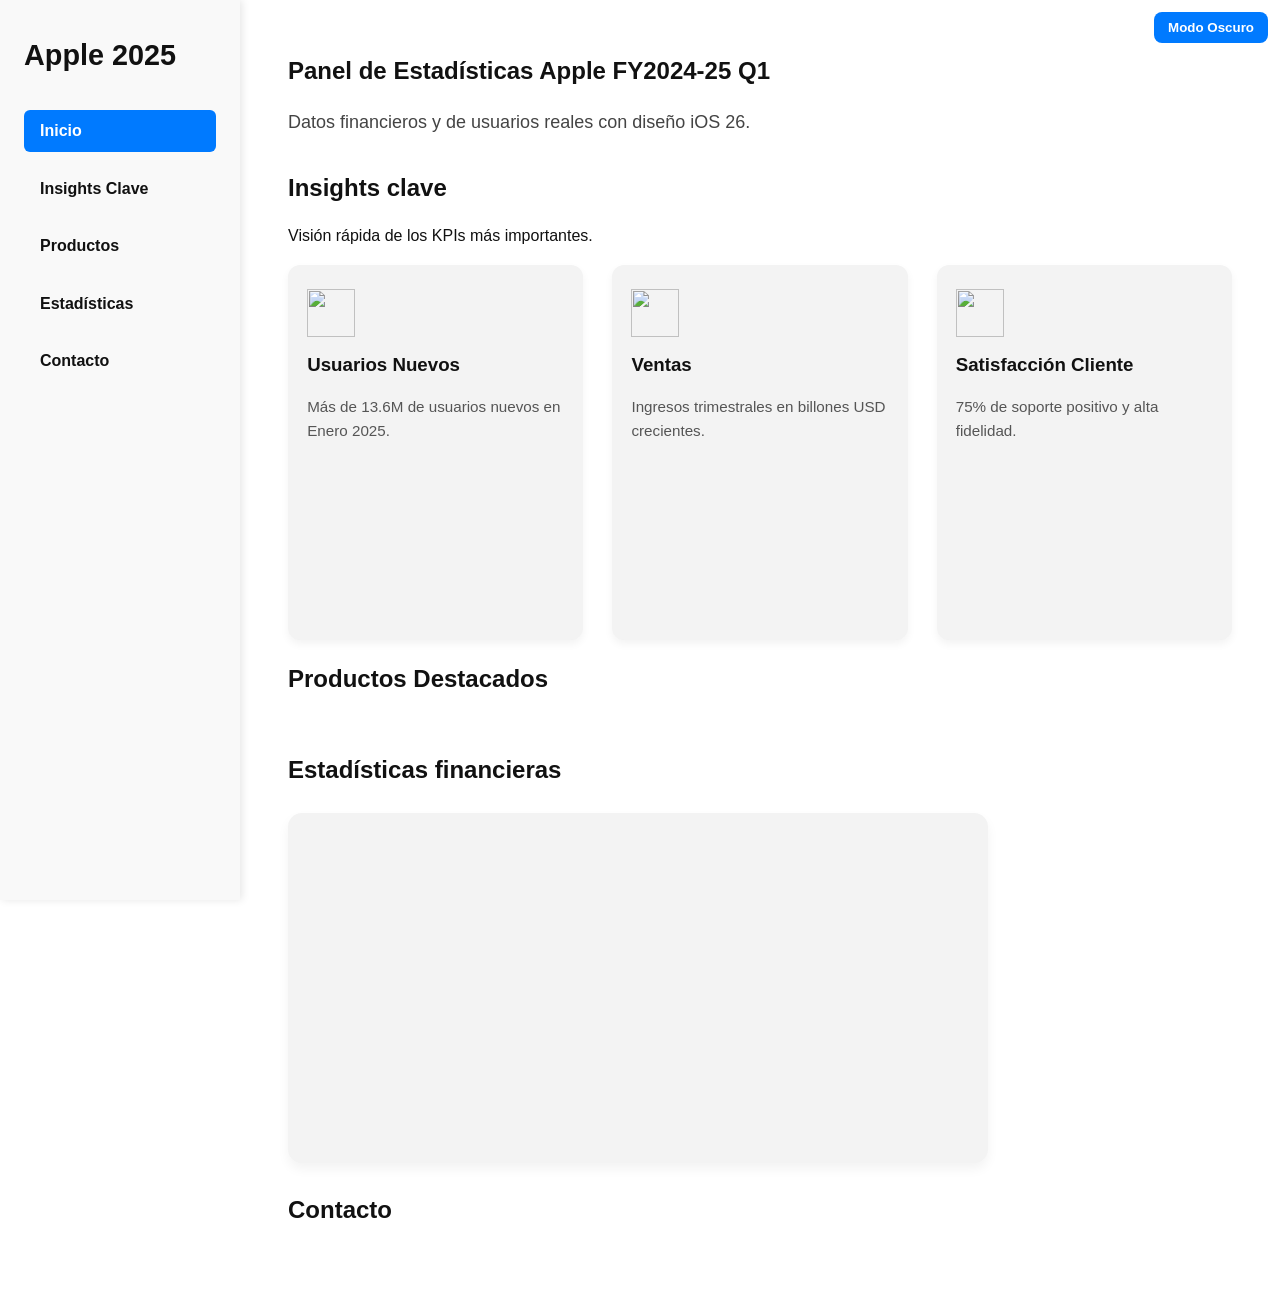
==== commit 6c8ca5f1: "Update index.html" ====
--- a/index.html
+++ b/index.html
@@ -3,22 +3,17 @@
 <head>
   <meta charset="UTF-8" />
   <meta name="viewport" content="width=device-width, initial-scale=1" />
-  <title>Apple 2025 - Panel de Estadísticas</title>
+  <title>Panel Estadísticas Apple 2025</title>
   <meta name="description" content="Panel interactivo estilo iOS 26 con datos reales FY2024-25" />
-  <link href="https://fonts.googleapis.com/css2?family=Inter:wght@400;600&display=swap" rel="stylesheet" />
   <link href="styles.css" rel="stylesheet" />
   <script src="https://cdn.jsdelivr.net/npm/chart.js"></script>
 </head>
 <body>
   <button id="darkmode-btn" aria-label="Toggle modo oscuro" class="darkmode-toggle">Modo Oscuro</button>
-
-  <div class="hamburger" aria-label="Abrir menú" role="button" tabindex="0" aria-expanded="false" aria-controls="sidebar">
-    <span></span>
-    <span></span>
-    <span></span>
+  <div class="hamburger" aria-label="Abrir menú" role="button" tabindex="0" aria-expanded="false">
+    <div></div><div></div><div></div>
   </div>
-
-  <nav id="sidebar" class="sidebar" role="navigation" aria-label="Menú principal">
+  <nav class="sidebar" role="navigation" aria-label="Menú principal">
     <h1>Apple 2025</h1>
     <ul>
       <li><a href="#inicio" class="active" tabindex="0">Inicio</a></li>
@@ -28,7 +23,6 @@
       <li><a href="#contacto" tabindex="0">Contacto</a></li>
     </ul>
   </nav>
-
   <main class="content" tabindex="-1">
     <section id="inicio">
       <h1>Panel de Estadísticas Apple FY2024-25 Q1</h1>
@@ -71,9 +65,7 @@
     <section id="productos" aria-label="Galería de productos Apple">
       <h2>Productos Destacados</h2>
       <div class="products-gallery" role="list">
-        <img src="https://www.apple.com/v/iphone/home/af/images/overview/compare/iphone_14_pro_deep_purple__bx08nd4pi9m6_large.jpg" alt="iPhone 14 Pro" role="listitem" loading="lazy" />
-        <img src="https://www.apple.com/v/macbook-air/m/images/overview/hero/hero__dvsx9z7smoi6_large_2x.jpg" alt="MacBook Air M2" role="listitem" loading="lazy" />
-        <img src="https://www.apple.com/v/apple-watch-series-9/a/images/overview/hero/hero_static__bsza6x4e4ceq_large.jpg" alt="Apple Watch Series 9" role="listitem" loading="lazy" />
+        <!-- Imágenes cargadas dinámicamente -->
       </div>
     </section>
 
@@ -85,9 +77,7 @@
     <section id="contacto" aria-label="Información de contacto">
       <h2>Contacto</h2>
       <ul class="contact-list">
-        <li>Correo: contacto@apple2025.com</li>
-        <li>Teléfono: +1 800 555 1234</li>
-        <li>Dirección: 1 Infinite Loop, Cupertino, CA</li>
+        <!-- Contacto cargado dinámicamente -->
       </ul>
     </section>
   </main>
--- a/styles.css
+++ b/styles.css
@@ -1,244 +1,313 @@
 /* Reset y base */
 * {
-  margin: 0; padding: 0; box-sizing: border-box;
-}
+  box-sizing: border-box;
+}
+
 body {
-  font-family: -apple-system, BlinkMacSystemFont, "Segoe UI", Roboto, Oxygen,
-    Ubuntu, Cantarell, "Open Sans", "Helvetica Neue", sans-serif;
+  font-family: 'Inter', sans-serif;
+  margin: 0; padding: 0;
   background: #fff;
   color: #111;
-  line-height: 1.5;
-  transition: background-color 0.4s ease, color 0.4s ease;
-  padding-left: 250px;
-  min-height: 100vh;
-}
+  line-height: 1.6;
+  transition: background-color 0.3s ease, color 0.3s ease;
+}
+
+/* Modo oscuro */
+body.darkmode {
+  background: #121212;
+  color: #eee;
+}
+
 h1, h2, h3 {
   font-weight: 600;
-  margin-bottom: 12px;
-}
-.lead {
-  font-size: 1.125rem;
-  color: #444;
-  margin-bottom: 30px;
-}
-
-/* Loader */
-#loader {
-  position: fixed;
-  top: 0; left: 0; right: 0; bottom: 0;
-  background: #fff;
-  display: flex;
-  justify-content: center;
-  align-items: center;
-  z-index: 9999;
-  transition: opacity 0.3s ease;
-}
-.spinner {
-  border: 6px solid #eee;
-  border-top: 6px solid #007aff;
-  border-radius: 50%;
-  width: 50px;
-  height: 50px;
-  animation: spin 1s linear infinite;
-}
-@keyframes spin {
-  to { transform: rotate(360deg); }
+  margin-bottom: 0.5rem;
+}
+
+a {
+  color: #007aff;
+  text-decoration: none;
+  transition: color 0.3s ease;
+}
+
+a:hover, a:focus {
+  color: #005bb5;
 }
 
 /* Botón modo oscuro */
 .darkmode-toggle {
   position: fixed;
-  top: 15px;
-  right: 15px;
+  top: 12px; right: 12px;
   background: #007aff;
   border: none;
   color: white;
-  padding: 10px 18px;
+  padding: 8px 14px;
   font-weight: 600;
-  border-radius: 20px;
+  border-radius: 8px;
   cursor: pointer;
+  z-index: 999;
   transition: background-color 0.3s ease;
-  z-index: 10000;
-}
+}
+
 .darkmode-toggle:hover {
   background: #005bb5;
 }
 
-/* Menú hamburguesa */
+/* Sidebar */
+
+.sidebar {
+  position: fixed;
+  top: 0; left: 0;
+  height: 100vh;
+  width: 240px;
+  background: #f9f9f9;
+  padding: 2rem 1.5rem;
+  box-shadow: 2px 0 8px rgb(0 0 0 / 0.1);
+  overflow-y: auto;
+  transition: transform 0.3s ease;
+  z-index: 998;
+}
+
+body.darkmode .sidebar {
+  background: #1e1e1e;
+  box-shadow: 2px 0 8px rgb(0 0 0 / 0.7);
+}
+
+.sidebar h1 {
+  margin: 0 0 2rem;
+  font-size: 1.8rem;
+  color: #111;
+}
+
+body.darkmode .sidebar h1 {
+  color: #eee;
+}
+
+.sidebar ul {
+  list-style: none;
+  padding: 0;
+  margin: 0;
+}
+
+.sidebar ul li + li {
+  margin-top: 1rem;
+}
+
+.sidebar ul li a {
+  display: block;
+  font-weight: 600;
+  color: #111;
+  padding: 0.5rem 1rem;
+  border-radius: 6px;
+  transition: background-color 0.3s ease, color 0.3s ease;
+}
+
+.sidebar ul li a.active,
+.sidebar ul li a:hover,
+.sidebar ul li a:focus {
+  background-color: #007aff;
+  color: white;
+  outline: none;
+}
+
+body.darkmode .sidebar ul li a {
+  color: #eee;
+}
+
+body.darkmode .sidebar ul li a.active,
+body.darkmode .sidebar ul li a:hover,
+body.darkmode .sidebar ul li a:focus {
+  background-color: #0a5ecb;
+}
+
+/* Hamburger */
+
 .hamburger {
+  display: none;
   position: fixed;
-  top: 20px;
-  left: 15px;
-  cursor: pointer;
+  top: 18px;
+  left: 18px;
   width: 30px;
   height: 24px;
-  display: flex;
+  cursor: pointer;
+  z-index: 1000;
   flex-direction: column;
   justify-content: space-between;
-  z-index: 10001;
-  transition: transform 0.4s ease;
-}
-.hamburger div {
+}
+
+.hamburger span {
+  display: block;
+  height: 3px;
   background: #007aff;
-  height: 4px;
   border-radius: 2px;
-  transition: all 0.4s ease;
-}
-.sidebar.open ~ .hamburger {
-  transform: rotate(90deg);
-}
-.sidebar.open .hamburger div:nth-child(1) {
+  transition: all 0.3s ease;
+}
+
+body.darkmode .hamburger span {
+  background: #eee;
+}
+
+/* Animación hamburger abierta */
+
+.hamburger.open span:nth-child(1) {
   transform: rotate(45deg) translate(5px, 5px);
 }
-.sidebar.open .hamburger div:nth-child(2) {
+
+.hamburger.open span:nth-child(2) {
   opacity: 0;
 }
-.sidebar.open .hamburger div:nth-child(3) {
-  transform: rotate(-45deg) translate(5px, -5px);
-}
-
-/* Sidebar */
-.sidebar {
-  position: fixed;
-  top: 0;
-  left: 0;
-  width: 250px;
-  height: 100%;
-  background: #f7f7f8;
-  box-shadow: 2px 0 8px rgba(0,0,0,0.1);
-  padding: 40px 20px 20px;
-  overflow-y: auto;
-  transition: transform 0.4s ease;
-}
-.sidebar h1 {
-  font-size: 1.75rem;
-  color: #007aff;
-  margin-bottom: 24px;
-}
-.sidebar ul {
-  list-style: none;
-}
-.sidebar ul li a {
-  display: block;
-  padding: 10px 12px;
-  color: #111;
-  text-decoration: none;
-  font-weight: 600;
-  border-radius: 6px;
-  transition: background-color 0.3s ease;
-}
-.sidebar ul li a:hover,
-.sidebar ul li a.active {
-  background: #007aff;
-  color: white;
-}
-
-/* Contenido principal */
-.content {
-  max-width: 900px;
-  margin: 40px auto;
-  padding: 0 20px 60px;
+
+.hamburger.open span:nth-child(3) {
+  transform: rotate(-45deg) translate(6px, -6px);
+}
+
+/* Sidebar oculto en móvil */
+
+@media (max-width: 768px) {
+  .sidebar {
+    transform: translateX(-100%);
+    width: 220px;
+    padding: 2rem 1rem;
+  }
+  .sidebar.open {
+    transform: translateX(0);
+  }
+  .hamburger {
+    display: flex;
+  }
+  main.content {
+    padding: 1.5rem 1rem 2rem 1rem;
+    margin-left: 0;
+  }
+}
+
+/* Content principal */
+
+main.content {
+  margin-left: 240px;
+  padding: 2rem 3rem 3rem 3rem;
+  transition: margin-left 0.3s ease;
+}
+
+@media (max-width: 768px) {
+  main.content {
+    margin-left: 0;
+  }
+}
+
+/* Tipografías y textos */
+
+.lead {
+  font-size: 1.125rem;
+  font-weight: 400;
+  margin-bottom: 2rem;
+  color: #444;
+}
+
+body.darkmode .lead {
+  color: #bbb;
 }
 
 /* Insights grid */
+
 .insights-grid {
   display: grid;
   grid-template-columns: repeat(auto-fit,minmax(280px,1fr));
-  gap: 24px;
-  margin-bottom: 40px;
-}
+  gap: 1.8rem;
+  margin-top: 1rem;
+}
+
 .insight-card {
-  background: #f9f9fb;
+  background: #f3f3f3;
   border-radius: 12px;
-  padding: 20px;
-  box-shadow: 0 2px 8px rgb(0 0 0 / 0.05);
-  display: flex;
-  flex-direction: column;
-  align-items: center;
-  text-align: center;
-}
+  padding: 1.5rem 1.2rem;
+  box-shadow: 0 4px 8px rgb(0 0 0 / 0.05);
+  transition: background-color 0.3s ease;
+}
+
+body.darkmode .insight-card {
+  background: #292929;
+  box-shadow: 0 4px 8px rgb(0 0 0 / 0.4);
+}
+
+.insight-card h3 {
+  margin-top: 0.8rem;
+  margin-bottom: 0.5rem;
+}
+
 .icon-container {
-  margin-bottom: 12px;
-}
-
-/* Products gallery */
+  width: 48px;
+  height: 48px;
+  margin-bottom: 0.8rem;
+}
+
+.insight-card p {
+  color: #555;
+  font-size: 0.95rem;
+}
+
+body.darkmode .insight-card p {
+  color: #ccc;
+}
+
+/* Galería productos */
+
 .products-gallery {
   display: flex;
-  gap: 20px;
-  justify-content: center;
-  flex-wrap: wrap;
-  margin-bottom: 50px;
-}
+  gap: 1rem;
+  overflow-x: auto;
+  padding-bottom: 1rem;
+  margin-top: 1rem;
+  scroll-behavior: smooth;
+}
+
 .products-gallery img {
-  border-radius: 16px;
-  max-width: 280px;
-  box-shadow: 0 6px 16px rgb(0 0 0 / 0.1);
+  height: 200px;
+  border-radius: 14px;
+  object-fit: cover;
+  box-shadow: 0 6px 10px rgb(0 0 0 / 0.1);
+  flex-shrink: 0;
+  cursor: pointer;
   transition: transform 0.3s ease;
-  cursor: pointer;
-}
-.products-gallery img:hover {
+}
+
+.products-gallery img:hover,
+.products-gallery img:focus {
   transform: scale(1.05);
-}
-
-/* Tabla productos dinámicos */
-#productosTable {
-  width: 100%;
-  border-collapse: collapse;
-  margin-bottom: 60px;
-  box-shadow: 0 2px 10px rgb(0 0 0 / 0.07);
-  border-radius: 10px;
-  overflow: hidden;
-}
-#productosTable thead {
-  background: #007aff;
-  color: white;
-}
-#productosTable th, #productosTable td {
-  padding: 14px 16px;
-  text-align: left;
-  border-bottom: 1px solid #ddd;
-}
-#productosTable tbody tr:hover {
-  background: #f1faff;
+  outline: none;
+  box-shadow: 0 8px 15px rgb(0 0 0 / 0.2);
+}
+
+/* Estadísticas financieras */
+
+#financialChart {
+  max-width: 100%;
+  height: 350px;
+  margin-top: 1rem;
+  border-radius: 14px;
+  background: #f3f3f3;
+  box-shadow: 0 6px 12px rgb(0 0 0 / 0.05);
+  transition: background-color 0.3s ease;
+}
+
+body.darkmode #financialChart {
+  background: #292929;
+  box-shadow: 0 6px 12px rgb(0 0 0 / 0.4);
 }
 
 /* Contacto */
+
 .contact-list {
   list-style: none;
-  font-weight: 600;
-}
-.contact-list li {
-  margin-bottom: 12px;
-}
-
-/* Modo oscuro */
-body.dark {
-  background: #121212;
-  color: #eee;
-}
-body.dark .sidebar {
-  background: #1e1e1e;
-  box-shadow: 2px 0 8px rgba(255 255 255 / 0.1);
-}
-body.dark .sidebar ul li a {
+  padding: 0;
+  font-size: 1rem;
+  color: #444;
+  margin-top: 1rem;
+}
+
+body.darkmode .contact-list {
   color: #ccc;
 }
-body.dark .sidebar ul li a:hover,
-body.dark .sidebar ul li a.active {
-  background: #0a84ff;
-  color: white;
-}
-body.dark .insight-card {
-  background: #222;
-  box-shadow: 0 2px 8px rgb(255 255 255 / 0.1);
-}
-body.dark .products-gallery img:hover {
-  transform: scale(1.05);
-  filter: brightness(1.1);
-}
-body.dark #productosTable thead {
-  background: #0a84ff;
-}
-body.dark #productosTable tbody tr:hover {
-  background: #1a2a44;
-}
+
+.contact-list li + li {
+  margin-top: 0.8rem;
+}
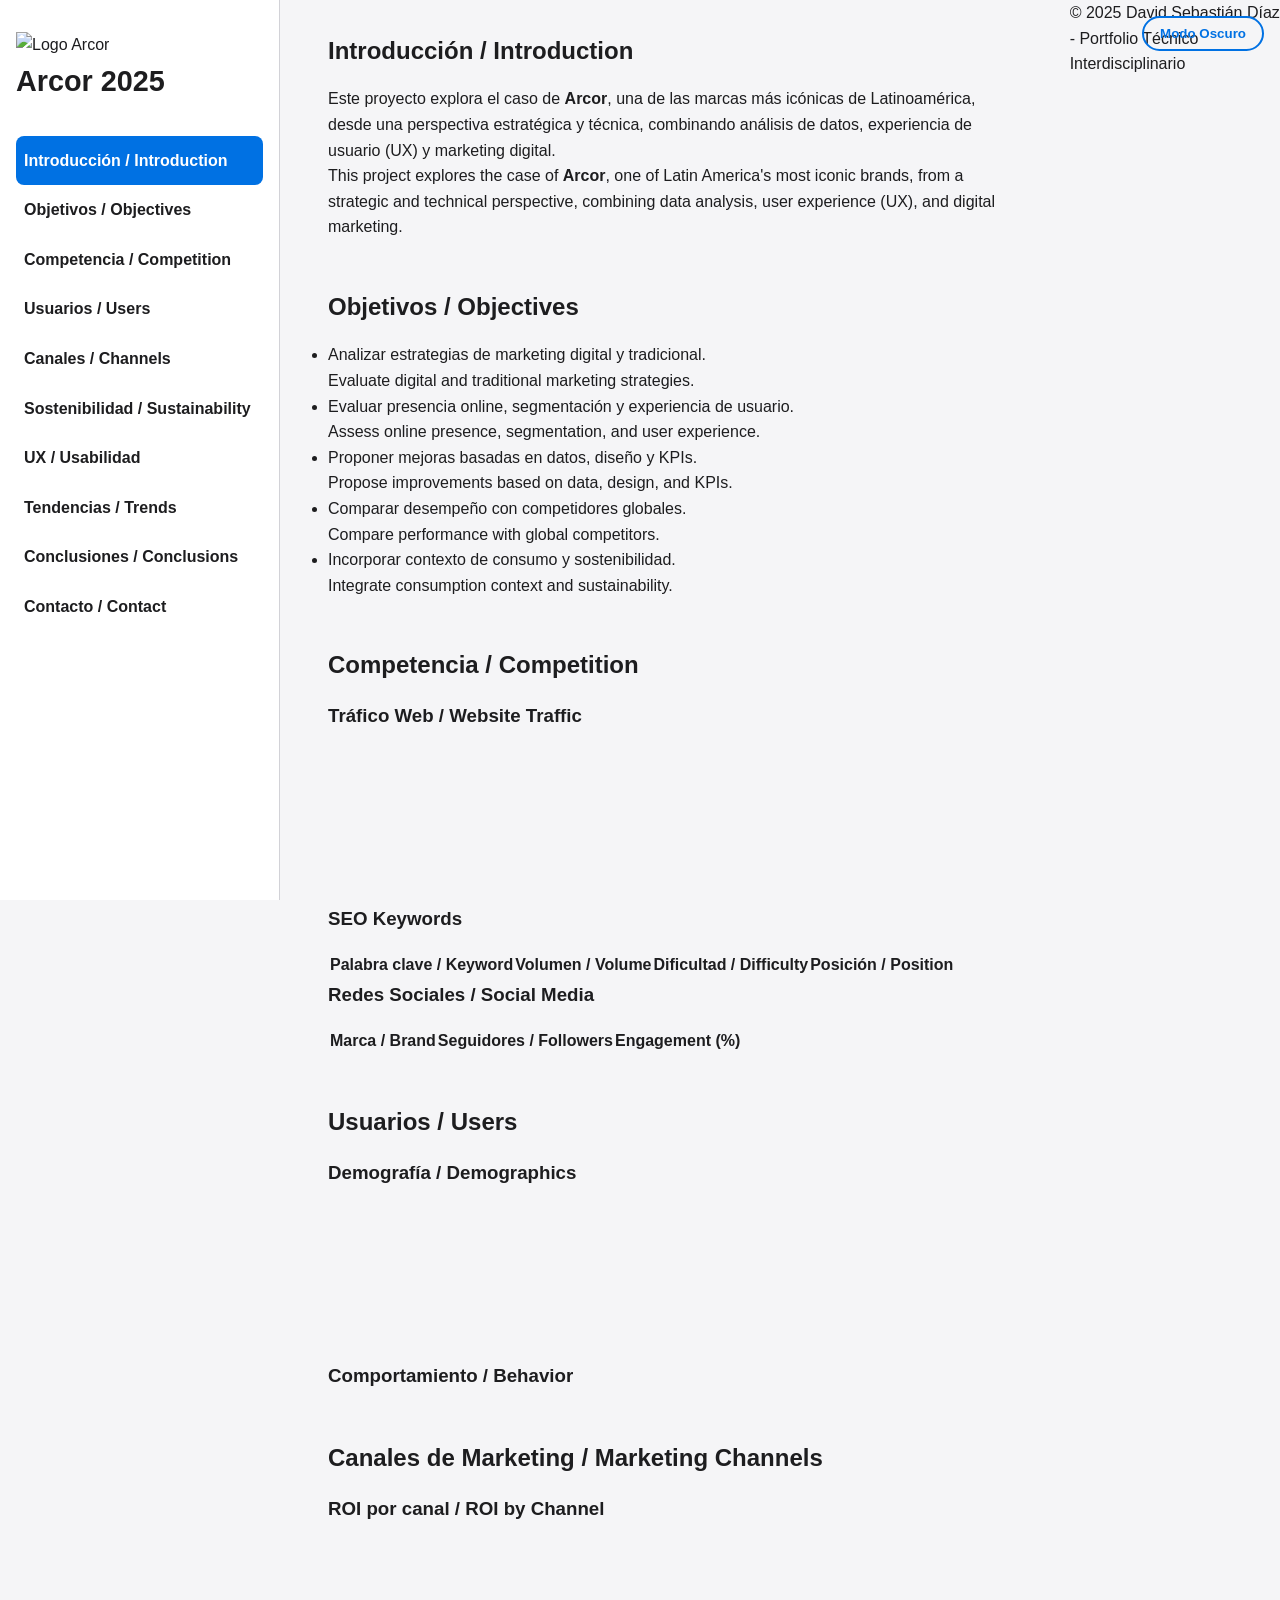
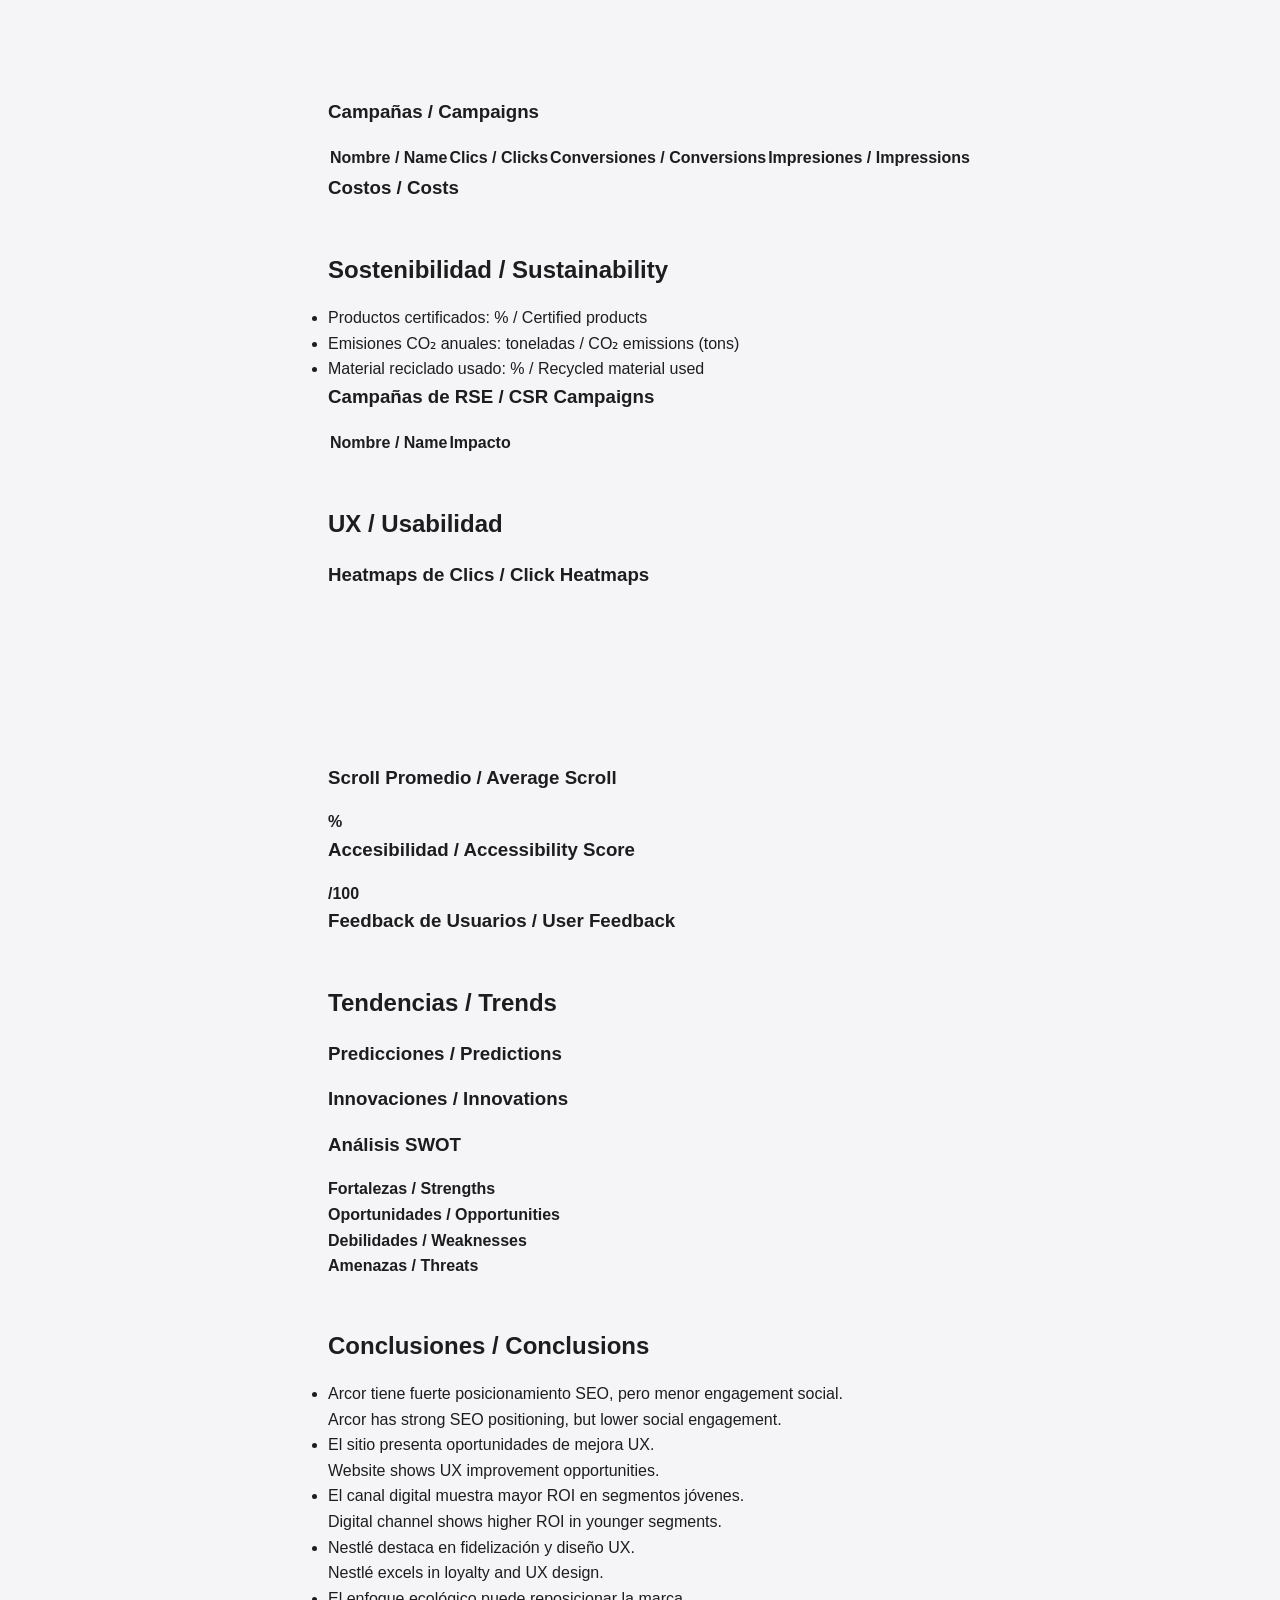
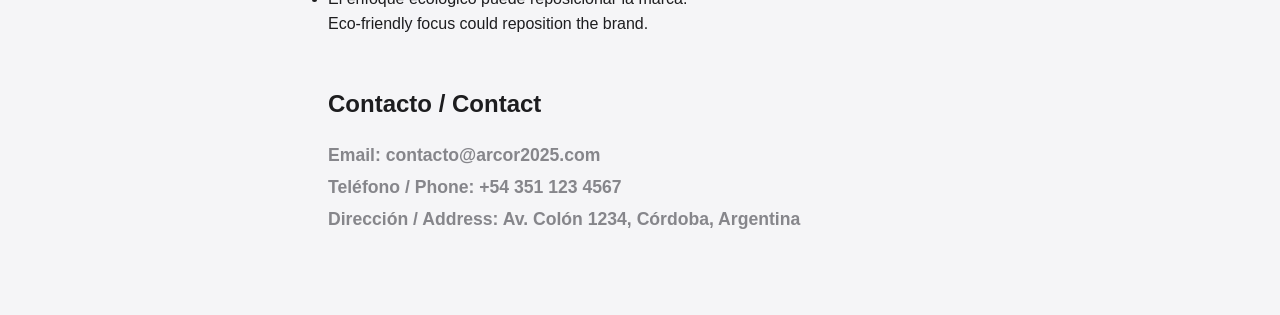
==== commit 409e12e6: "Update index.html" ====
--- a/index.html
+++ b/index.html
@@ -1,10 +1,10 @@
 <!DOCTYPE html>
-<html lang="es">
+<html lang="es" dir="ltr">
 <head>
   <meta charset="UTF-8" />
   <meta name="viewport" content="width=device-width, initial-scale=1" />
-  <title>Panel Estadísticas Apple 2025</title>
-  <meta name="description" content="Panel interactivo estilo iOS 26 con datos reales FY2024-25" />
+  <title>Arcor · Estrategia de Marketing y UX basada en Datos</title>
+  <meta name="description" content="Análisis estratégico y UX de Arcor con visualizaciones, benchmarking y propuestas sostenibles" />
   <link href="styles.css" rel="stylesheet" />
   <script src="https://cdn.jsdelivr.net/npm/chart.js"></script>
 </head>
@@ -14,74 +14,182 @@
     <div></div><div></div><div></div>
   </div>
   <nav class="sidebar" role="navigation" aria-label="Menú principal">
-    <h1>Apple 2025</h1>
+    <img src="https://upload.wikimedia.org/wikipedia/commons/4/43/Logo_Arcor.svg" alt="Logo Arcor" class="logo" />
+    <h1>Arcor 2025</h1>
     <ul>
-      <li><a href="#inicio" class="active" tabindex="0">Inicio</a></li>
-      <li><a href="#insights" tabindex="0">Insights Clave</a></li>
-      <li><a href="#productos" tabindex="0">Productos</a></li>
-      <li><a href="#estadisticas" tabindex="0">Estadísticas</a></li>
-      <li><a href="#contacto" tabindex="0">Contacto</a></li>
+      <li><a href="#introduccion" class="active" tabindex="0">Introducción / Introduction</a></li>
+      <li><a href="#objetivos" tabindex="0">Objetivos / Objectives</a></li>
+      <li><a href="#competencia" tabindex="0">Competencia / Competition</a></li>
+      <li><a href="#usuarios" tabindex="0">Usuarios / Users</a></li>
+      <li><a href="#canales" tabindex="0">Canales / Channels</a></li>
+      <li><a href="#sostenibilidad" tabindex="0">Sostenibilidad / Sustainability</a></li>
+      <li><a href="#ux" tabindex="0">UX / Usabilidad</a></li>
+      <li><a href="#tendencias" tabindex="0">Tendencias / Trends</a></li>
+      <li><a href="#conclusiones" tabindex="0">Conclusiones / Conclusions</a></li>
+      <li><a href="#contacto" tabindex="0">Contacto / Contact</a></li>
     </ul>
   </nav>
   <main class="content" tabindex="-1">
-    <section id="inicio">
-      <h1>Panel de Estadísticas Apple FY2024-25 Q1</h1>
-      <p class="lead">Datos financieros y de usuarios reales con diseño iOS 26.</p>
+    <!-- Introducción -->
+    <section id="introduccion">
+      <h2>Introducción / Introduction</h2>
+      <p>Este proyecto explora el caso de <strong>Arcor</strong>, una de las marcas más icónicas de Latinoamérica, desde una perspectiva estratégica y técnica, combinando análisis de datos, experiencia de usuario (UX) y marketing digital.</p>
+      <p>This project explores the case of <strong>Arcor</strong>, one of Latin America's most iconic brands, from a strategic and technical perspective, combining data analysis, user experience (UX), and digital marketing.</p>
     </section>
 
-    <section id="insights" aria-label="Insights clave de Apple">
-      <h2>Insights clave</h2>
-      <p>Visión rápida de los KPIs más importantes.</p>
-      <div class="insights-grid">
-        <article class="insight-card" role="region" aria-labelledby="insight1-title">
-          <div class="icon-container" aria-hidden="true">
-            <img src="https://cdn-icons-png.flaticon.com/512/1077/1077035.png" alt="" width="48" height="48" />
-          </div>
-          <h3 id="insight1-title">Usuarios Nuevos</h3>
-          <p>Más de 13.6M de usuarios nuevos en Enero 2025.</p>
-          <canvas id="insightChart1" aria-label="Gráfico de usuarios nuevos" role="img"></canvas>
-        </article>
+    <!-- Objetivos -->
+    <section id="objetivos">
+      <h2>Objetivos / Objectives</h2>
+      <ul>
+        <li>Analizar estrategias de marketing digital y tradicional.<br>Evaluate digital and traditional marketing strategies.</li>
+        <li>Evaluar presencia online, segmentación y experiencia de usuario.<br>Assess online presence, segmentation, and user experience.</li>
+        <li>Proponer mejoras basadas en datos, diseño y KPIs.<br>Propose improvements based on data, design, and KPIs.</li>
+        <li>Comparar desempeño con competidores globales.<br>Compare performance with global competitors.</li>
+        <li>Incorporar contexto de consumo y sostenibilidad.<br>Integrate consumption context and sustainability.</li>
+      </ul>
+    </section>
 
-        <article class="insight-card" role="region" aria-labelledby="insight2-title">
-          <div class="icon-container" aria-hidden="true">
-            <img src="https://cdn-icons-png.flaticon.com/512/833/833314.png" alt="" width="48" height="48" />
-          </div>
-          <h3 id="insight2-title">Ventas</h3>
-          <p>Ingresos trimestrales en billones USD crecientes.</p>
-          <canvas id="insightChart2" aria-label="Gráfico de ventas trimestrales" role="img"></canvas>
-        </article>
+    <!-- Competencia -->
+    <section id="competencia">
+      <h2>Competencia / Competition</h2>
+      <h3>Tráfico Web / Website Traffic</h3>
+      <canvas id="chartCompetenciaTrafico" aria-label="Gráfico de tráfico web de la competencia" role="img"></canvas>
 
-        <article class="insight-card" role="region" aria-labelledby="insight3-title">
-          <div class="icon-container" aria-hidden="true">
-            <img src="https://cdn-icons-png.flaticon.com/512/1077/1077063.png" alt="" width="48" height="48" />
-          </div>
-          <h3 id="insight3-title">Satisfacción Cliente</h3>
-          <p>75% de soporte positivo y alta fidelidad.</p>
-          <canvas id="insightChart3" aria-label="Gráfico de satisfacción de clientes" role="img"></canvas>
-        </article>
+      <h3>SEO Keywords</h3>
+      <table id="tableCompetenciaSEO" aria-label="Tabla de palabras clave SEO de la competencia">
+        <thead>
+          <tr><th>Palabra clave / Keyword</th><th>Volumen / Volume</th><th>Dificultad / Difficulty</th><th>Posición / Position</th></tr>
+        </thead>
+        <tbody></tbody>
+      </table>
+
+      <h3>Redes Sociales / Social Media</h3>
+      <table id="tableCompetenciaSocial" aria-label="Tabla de seguidores y engagement en redes sociales">
+        <thead>
+          <tr><th>Marca / Brand</th><th>Seguidores / Followers</th><th>Engagement (%)</th></tr>
+        </thead>
+        <tbody></tbody>
+      </table>
+    </section>
+
+    <!-- Usuarios -->
+    <section id="usuarios">
+      <h2>Usuarios / Users</h2>
+      <h3>Demografía / Demographics</h3>
+      <canvas id="chartUsuariosEdades" aria-label="Gráfico de distribución de edades"></canvas>
+      <canvas id="chartUsuariosRegiones" aria-label="Gráfico de distribución geográfica"></canvas>
+
+      <h3>Comportamiento / Behavior</h3>
+      <ul id="listUsuariosComportamiento" aria-label="Listado de comportamiento de usuarios"></ul>
+    </section>
+
+    <!-- Canales -->
+    <section id="canales">
+      <h2>Canales de Marketing / Marketing Channels</h2>
+      <h3>ROI por canal / ROI by Channel</h3>
+      <canvas id="chartCanalesROI" aria-label="Gráfico de ROI por canal"></canvas>
+
+      <h3>Campañas / Campaigns</h3>
+      <table id="tableCanalesCampanas" aria-label="Tabla de campañas de marketing">
+        <thead>
+          <tr><th>Nombre / Name</th><th>Clics / Clicks</th><th>Conversiones / Conversions</th><th>Impresiones / Impressions</th></tr>
+        </thead>
+        <tbody></tbody>
+      </table>
+
+      <h3>Costos / Costs</h3>
+      <ul id="listCanalesCostos" aria-label="Listado de costos por canal"></ul>
+    </section>
+
+    <!-- Sostenibilidad -->
+    <section id="sostenibilidad">
+      <h2>Sostenibilidad / Sustainability</h2>
+      <ul>
+        <li>Productos certificados: <span id="productosCertificados"></span>% / Certified products</li>
+        <li>Emisiones CO₂ anuales: <span id="emisionesCO2"></span> toneladas / CO₂ emissions (tons)</li>
+        <li>Material reciclado usado: <span id="materialReciclado"></span>% / Recycled material used</li>
+      </ul>
+
+      <h3>Campañas de RSE / CSR Campaigns</h3>
+      <table id="tableCampanasRSE" aria-label="Tabla de campañas de responsabilidad social empresarial">
+        <thead>
+          <tr><th>Nombre / Name</th><th>Impacto</th></tr>
+        </thead>
+        <tbody></tbody>
+      </table>
+    </section>
+
+    <!-- UX -->
+    <section id="ux">
+      <h2>UX / Usabilidad</h2>
+      <h3>Heatmaps de Clics / Click Heatmaps</h3>
+      <canvas id="chartUxHeatmapClicks" aria-label="Gráfico heatmap de clics"></canvas>
+      <h3>Scroll Promedio / Average Scroll</h3>
+      <p><strong><span id="scrollPromedio"></span>%</strong></p>
+
+      <h3>Accesibilidad / Accessibility Score</h3>
+      <p><strong><span id="accesibilidad"></span>/100</strong></p>
+
+      <h3>Feedback de Usuarios / User Feedback</h3>
+      <ul id="listFeedback" aria-label="Listado de feedback de usuarios"></ul>
+    </section>
+
+    <!-- Tendencias -->
+    <section id="tendencias">
+      <h2>Tendencias / Trends</h2>
+      <h3>Predicciones / Predictions</h3>
+      <ul id="listPredicciones"></ul>
+      <h3>Innovaciones / Innovations</h3>
+      <ul id="listInnovaciones"></ul>
+
+      <h3>Análisis SWOT</h3>
+      <div class="swot-container">
+        <div>
+          <h4>Fortalezas / Strengths</h4>
+          <ul id="swot-fortalezas"></ul>
+        </div>
+        <div>
+          <h4>Oportunidades / Opportunities</h4>
+          <ul id="swot-oportunidades"></ul>
+        </div>
+        <div>
+          <h4>Debilidades / Weaknesses</h4>
+          <ul id="swot-debilidades"></ul>
+        </div>
+        <div>
+          <h4>Amenazas / Threats</h4>
+          <ul id="swot-amenazas"></ul>
+        </div>
       </div>
     </section>
 
-    <section id="productos" aria-label="Galería de productos Apple">
-      <h2>Productos Destacados</h2>
-      <div class="products-gallery" role="list">
-        <!-- Imágenes cargadas dinámicamente -->
-      </div>
+    <!-- Conclusiones -->
+    <section id="conclusiones">
+      <h2>Conclusiones / Conclusions</h2>
+      <ul>
+        <li>Arcor tiene fuerte posicionamiento SEO, pero menor engagement social.<br>Arcor has strong SEO positioning, but lower social engagement.</li>
+        <li>El sitio presenta oportunidades de mejora UX.<br>Website shows UX improvement opportunities.</li>
+        <li>El canal digital muestra mayor ROI en segmentos jóvenes.<br>Digital channel shows higher ROI in younger segments.</li>
+        <li>Nestlé destaca en fidelización y diseño UX.<br>Nestlé excels in loyalty and UX design.</li>
+        <li>El enfoque ecológico puede reposicionar la marca.<br>Eco-friendly focus could reposition the brand.</li>
+      </ul>
     </section>
 
-    <section id="estadisticas" aria-label="Estadísticas financieras">
-      <h2>Estadísticas financieras</h2>
-      <canvas id="financialChart" aria-label="Gráfico financiero ingresos y beneficios" role="img"></canvas>
-    </section>
-
-    <section id="contacto" aria-label="Información de contacto">
-      <h2>Contacto</h2>
+    <!-- Contacto -->
+    <section id="contacto">
+      <h2>Contacto / Contact</h2>
       <ul class="contact-list">
-        <!-- Contacto cargado dinámicamente -->
+        <li>Email: contacto@arcor2025.com</li>
+        <li>Teléfono / Phone: +54 351 123 4567</li>
+        <li>Dirección / Address: Av. Colón 1234, Córdoba, Argentina</li>
       </ul>
     </section>
   </main>
 
-  <script src="scripts.js"></script>
+  <footer>
+    <p>© 2025 David Sebastián Díaz - Portfolio Técnico Interdisciplinario</p>
+  </footer>
+
+  <script src="scripts.js" defer></script>
 </body>
 </html>
--- a/styles.css
+++ b/styles.css
@@ -1,313 +1,231 @@
 /* Reset y base */
 * {
   box-sizing: border-box;
+  margin: 0; padding: 0;
+  font-family: -apple-system, BlinkMacSystemFont, "Segoe UI", Roboto, Oxygen,
+    Ubuntu, Cantarell, "Open Sans", "Helvetica Neue", sans-serif;
+  scroll-behavior: smooth;
 }
 
 body {
-  font-family: 'Inter', sans-serif;
-  margin: 0; padding: 0;
-  background: #fff;
-  color: #111;
+  background-color: #f5f5f7;
+  color: #1d1d1f;
   line-height: 1.6;
+  min-height: 100vh;
+  display: flex;
+  flex-direction: row;
   transition: background-color 0.3s ease, color 0.3s ease;
 }
 
-/* Modo oscuro */
-body.darkmode {
-  background: #121212;
-  color: #eee;
-}
-
-h1, h2, h3 {
-  font-weight: 600;
-  margin-bottom: 0.5rem;
-}
-
-a {
-  color: #007aff;
-  text-decoration: none;
-  transition: color 0.3s ease;
-}
-
-a:hover, a:focus {
-  color: #005bb5;
-}
-
-/* Botón modo oscuro */
 .darkmode-toggle {
   position: fixed;
-  top: 12px; right: 12px;
-  background: #007aff;
-  border: none;
+  top: 1rem;
+  right: 1rem;
+  background: transparent;
+  border: 2px solid #0071e3;
+  border-radius: 9999px;
+  padding: 0.5rem 1rem;
+  font-weight: 600;
+  color: #0071e3;
+  cursor: pointer;
+  z-index: 1001;
+  transition: all 0.3s ease;
+}
+
+.darkmode-toggle:hover {
+  background-color: #0071e3;
   color: white;
-  padding: 8px 14px;
-  font-weight: 600;
-  border-radius: 8px;
+}
+
+.hamburger {
+  position: fixed;
+  top: 1rem;
+  left: 1rem;
+  width: 30px;
+  height: 21px;
   cursor: pointer;
-  z-index: 999;
+  z-index: 1001;
+  display: none;
+  flex-direction: column;
+  justify-content: space-between;
+}
+
+.hamburger div {
+  width: 100%;
+  height: 4px;
+  background-color: #1d1d1f;
+  border-radius: 2px;
   transition: background-color 0.3s ease;
 }
 
-.darkmode-toggle:hover {
-  background: #005bb5;
-}
-
-/* Sidebar */
-
 .sidebar {
+  background-color: #fff;
+  width: 280px;
+  height: 100vh;
+  padding: 2rem 1rem;
   position: fixed;
-  top: 0; left: 0;
-  height: 100vh;
-  width: 240px;
-  background: #f9f9f9;
-  padding: 2rem 1.5rem;
-  box-shadow: 2px 0 8px rgb(0 0 0 / 0.1);
   overflow-y: auto;
+  border-right: 1px solid #d2d2d7;
   transition: transform 0.3s ease;
-  z-index: 998;
-}
-
-body.darkmode .sidebar {
-  background: #1e1e1e;
-  box-shadow: 2px 0 8px rgb(0 0 0 / 0.7);
 }
 
 .sidebar h1 {
-  margin: 0 0 2rem;
+  font-weight: 800;
   font-size: 1.8rem;
-  color: #111;
-}
-
-body.darkmode .sidebar h1 {
-  color: #eee;
+  margin-bottom: 2rem;
+  color: #1d1d1f;
 }
 
 .sidebar ul {
   list-style: none;
-  padding: 0;
-  margin: 0;
-}
-
-.sidebar ul li + li {
-  margin-top: 1rem;
 }
 
 .sidebar ul li a {
   display: block;
+  padding: 0.75rem 0.5rem;
   font-weight: 600;
-  color: #111;
-  padding: 0.5rem 1rem;
-  border-radius: 6px;
-  transition: background-color 0.3s ease, color 0.3s ease;
-}
-
-.sidebar ul li a.active,
+  color: #1d1d1f;
+  text-decoration: none;
+  border-radius: 8px;
+  transition: background-color 0.3s ease;
+}
+
 .sidebar ul li a:hover,
-.sidebar ul li a:focus {
-  background-color: #007aff;
+.sidebar ul li a.active {
+  background-color: #0071e3;
   color: white;
-  outline: none;
-}
-
-body.darkmode .sidebar ul li a {
-  color: #eee;
-}
-
-body.darkmode .sidebar ul li a.active,
-body.darkmode .sidebar ul li a:hover,
-body.darkmode .sidebar ul li a:focus {
-  background-color: #0a5ecb;
-}
-
-/* Hamburger */
-
-.hamburger {
-  display: none;
-  position: fixed;
-  top: 18px;
-  left: 18px;
-  width: 30px;
-  height: 24px;
-  cursor: pointer;
-  z-index: 1000;
-  flex-direction: column;
-  justify-content: space-between;
-}
-
-.hamburger span {
-  display: block;
-  height: 3px;
-  background: #007aff;
-  border-radius: 2px;
-  transition: all 0.3s ease;
-}
-
-body.darkmode .hamburger span {
-  background: #eee;
-}
-
-/* Animación hamburger abierta */
-
-.hamburger.open span:nth-child(1) {
-  transform: rotate(45deg) translate(5px, 5px);
-}
-
-.hamburger.open span:nth-child(2) {
-  opacity: 0;
-}
-
-.hamburger.open span:nth-child(3) {
-  transform: rotate(-45deg) translate(6px, -6px);
-}
-
-/* Sidebar oculto en móvil */
-
-@media (max-width: 768px) {
-  .sidebar {
-    transform: translateX(-100%);
-    width: 220px;
-    padding: 2rem 1rem;
-  }
-  .sidebar.open {
-    transform: translateX(0);
-  }
-  .hamburger {
-    display: flex;
-  }
-  main.content {
-    padding: 1.5rem 1rem 2rem 1rem;
-    margin-left: 0;
-  }
-}
-
-/* Content principal */
-
-main.content {
-  margin-left: 240px;
-  padding: 2rem 3rem 3rem 3rem;
-  transition: margin-left 0.3s ease;
-}
-
-@media (max-width: 768px) {
-  main.content {
-    margin-left: 0;
-  }
-}
-
-/* Tipografías y textos */
+}
+
+.content {
+  margin-left: 280px;
+  padding: 2rem 3rem;
+  flex-grow: 1;
+  max-width: 100%;
+}
 
 .lead {
-  font-size: 1.125rem;
-  font-weight: 400;
-  margin-bottom: 2rem;
-  color: #444;
-}
-
-body.darkmode .lead {
-  color: #bbb;
-}
-
-/* Insights grid */
+  font-size: 1.25rem;
+  margin-bottom: 1.5rem;
+  color: #3c3c4399;
+}
+
+h1, h2, h3 {
+  font-weight: 700;
+  margin-bottom: 1rem;
+  color: #1d1d1f;
+}
 
 .insights-grid {
   display: grid;
-  grid-template-columns: repeat(auto-fit,minmax(280px,1fr));
-  gap: 1.8rem;
-  margin-top: 1rem;
+  grid-template-columns: repeat(auto-fit, minmax(280px, 1fr));
+  gap: 1.5rem;
 }
 
 .insight-card {
-  background: #f3f3f3;
-  border-radius: 12px;
-  padding: 1.5rem 1.2rem;
-  box-shadow: 0 4px 8px rgb(0 0 0 / 0.05);
-  transition: background-color 0.3s ease;
-}
-
-body.darkmode .insight-card {
-  background: #292929;
-  box-shadow: 0 4px 8px rgb(0 0 0 / 0.4);
-}
-
-.insight-card h3 {
-  margin-top: 0.8rem;
-  margin-bottom: 0.5rem;
+  background: white;
+  padding: 1.5rem;
+  border-radius: 18px;
+  box-shadow: 0 3px 15px rgb(0 0 0 / 0.07);
+  display: flex;
+  flex-direction: column;
+  align-items: center;
+  text-align: center;
+  transition: box-shadow 0.3s ease;
+}
+
+.insight-card:hover {
+  box-shadow: 0 6px 30px rgb(0 0 0 / 0.12);
 }
 
 .icon-container {
-  width: 48px;
-  height: 48px;
-  margin-bottom: 0.8rem;
-}
-
-.insight-card p {
-  color: #555;
-  font-size: 0.95rem;
-}
-
-body.darkmode .insight-card p {
-  color: #ccc;
-}
-
-/* Galería productos */
+  margin-bottom: 1rem;
+}
 
 .products-gallery {
   display: flex;
   gap: 1rem;
   overflow-x: auto;
   padding-bottom: 1rem;
-  margin-top: 1rem;
-  scroll-behavior: smooth;
 }
 
 .products-gallery img {
-  height: 200px;
-  border-radius: 14px;
-  object-fit: cover;
-  box-shadow: 0 6px 10px rgb(0 0 0 / 0.1);
-  flex-shrink: 0;
+  width: 250px;
+  height: auto;
+  border-radius: 20px;
+  box-shadow: 0 4px 20px rgb(0 0 0 / 0.1);
+  transition: transform 0.3s ease;
   cursor: pointer;
-  transition: transform 0.3s ease;
-}
-
-.products-gallery img:hover,
-.products-gallery img:focus {
+}
+
+.products-gallery img:hover {
   transform: scale(1.05);
-  outline: none;
-  box-shadow: 0 8px 15px rgb(0 0 0 / 0.2);
-}
-
-/* Estadísticas financieras */
-
-#financialChart {
-  max-width: 100%;
-  height: 350px;
-  margin-top: 1rem;
-  border-radius: 14px;
-  background: #f3f3f3;
-  box-shadow: 0 6px 12px rgb(0 0 0 / 0.05);
-  transition: background-color 0.3s ease;
-}
-
-body.darkmode #financialChart {
-  background: #292929;
-  box-shadow: 0 6px 12px rgb(0 0 0 / 0.4);
-}
-
-/* Contacto */
+}
 
 .contact-list {
   list-style: none;
-  padding: 0;
-  font-size: 1rem;
-  color: #444;
-  margin-top: 1rem;
+  font-weight: 600;
+  color: #3c3c4399;
+  font-size: 1.1rem;
+  line-height: 2rem;
+}
+
+section {
+  margin-bottom: 3rem;
+}
+
+/* Dark mode */
+body.darkmode {
+  background-color: #1d1d1f;
+  color: #f5f5f7;
+}
+
+body.darkmode .sidebar {
+  background-color: #121212;
+  border-color: #333;
+}
+
+body.darkmode .sidebar ul li a {
+  color: #f5f5f7;
+}
+
+body.darkmode .sidebar ul li a:hover,
+body.darkmode .sidebar ul li a.active {
+  background-color: #0a84ff;
+  color: white;
+}
+
+body.darkmode .insight-card {
+  background: #222;
+  box-shadow: 0 3px 15px rgb(255 255 255 / 0.07);
+}
+
+body.darkmode .insight-card:hover {
+  box-shadow: 0 6px 30px rgb(255 255 255 / 0.12);
 }
 
 body.darkmode .contact-list {
-  color: #ccc;
-}
-
-.contact-list li + li {
-  margin-top: 0.8rem;
-}
+  color: #bbb;
+}
+
+/* Responsive */
+@media (max-width: 900px) {
+  .sidebar {
+    position: fixed;
+    transform: translateX(-320px);
+    width: 280px;
+    z-index: 1000;
+  }
+
+  .sidebar.open {
+    transform: translateX(0);
+  }
+
+  .content {
+    margin-left: 0;
+    padding: 1.5rem;
+  }
+
+  .hamburger {
+    display: flex;
+  }
+}
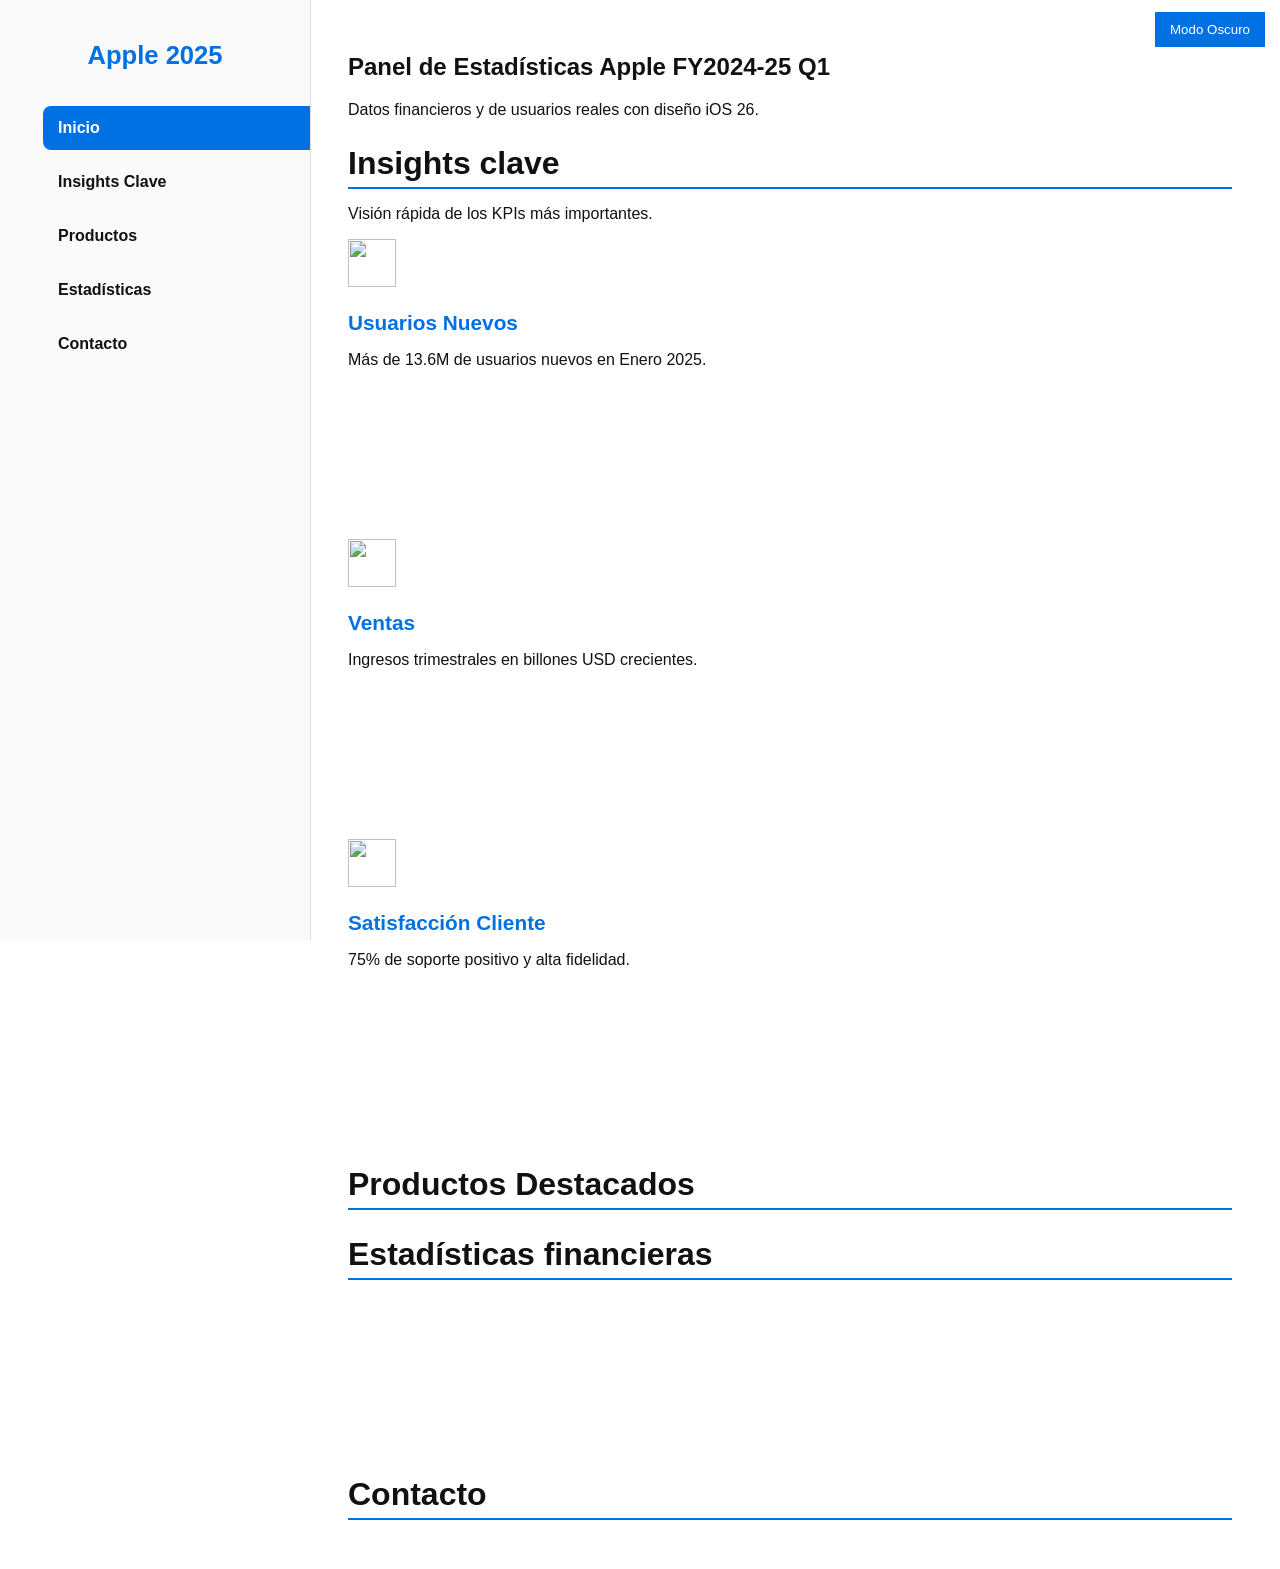
==== commit 9d16076c: "Update index.html" ====
--- a/index.html
+++ b/index.html
@@ -1,10 +1,10 @@
 <!DOCTYPE html>
-<html lang="es" dir="ltr">
+<html lang="es">
 <head>
   <meta charset="UTF-8" />
   <meta name="viewport" content="width=device-width, initial-scale=1" />
-  <title>Arcor · Estrategia de Marketing y UX basada en Datos</title>
-  <meta name="description" content="Análisis estratégico y UX de Arcor con visualizaciones, benchmarking y propuestas sostenibles" />
+  <title>Panel Estadísticas Apple 2025</title>
+  <meta name="description" content="Panel interactivo estilo iOS 26 con datos reales FY2024-25" />
   <link href="styles.css" rel="stylesheet" />
   <script src="https://cdn.jsdelivr.net/npm/chart.js"></script>
 </head>
@@ -14,182 +14,74 @@
     <div></div><div></div><div></div>
   </div>
   <nav class="sidebar" role="navigation" aria-label="Menú principal">
-    <img src="https://upload.wikimedia.org/wikipedia/commons/4/43/Logo_Arcor.svg" alt="Logo Arcor" class="logo" />
-    <h1>Arcor 2025</h1>
+    <h1>Apple 2025</h1>
     <ul>
-      <li><a href="#introduccion" class="active" tabindex="0">Introducción / Introduction</a></li>
-      <li><a href="#objetivos" tabindex="0">Objetivos / Objectives</a></li>
-      <li><a href="#competencia" tabindex="0">Competencia / Competition</a></li>
-      <li><a href="#usuarios" tabindex="0">Usuarios / Users</a></li>
-      <li><a href="#canales" tabindex="0">Canales / Channels</a></li>
-      <li><a href="#sostenibilidad" tabindex="0">Sostenibilidad / Sustainability</a></li>
-      <li><a href="#ux" tabindex="0">UX / Usabilidad</a></li>
-      <li><a href="#tendencias" tabindex="0">Tendencias / Trends</a></li>
-      <li><a href="#conclusiones" tabindex="0">Conclusiones / Conclusions</a></li>
-      <li><a href="#contacto" tabindex="0">Contacto / Contact</a></li>
+      <li><a href="#inicio" class="active" tabindex="0">Inicio</a></li>
+      <li><a href="#insights" tabindex="0">Insights Clave</a></li>
+      <li><a href="#productos" tabindex="0">Productos</a></li>
+      <li><a href="#estadisticas" tabindex="0">Estadísticas</a></li>
+      <li><a href="#contacto" tabindex="0">Contacto</a></li>
     </ul>
   </nav>
   <main class="content" tabindex="-1">
-    <!-- Introducción -->
-    <section id="introduccion">
-      <h2>Introducción / Introduction</h2>
-      <p>Este proyecto explora el caso de <strong>Arcor</strong>, una de las marcas más icónicas de Latinoamérica, desde una perspectiva estratégica y técnica, combinando análisis de datos, experiencia de usuario (UX) y marketing digital.</p>
-      <p>This project explores the case of <strong>Arcor</strong>, one of Latin America's most iconic brands, from a strategic and technical perspective, combining data analysis, user experience (UX), and digital marketing.</p>
+    <section id="inicio">
+      <h1>Panel de Estadísticas Apple FY2024-25 Q1</h1>
+      <p class="lead">Datos financieros y de usuarios reales con diseño iOS 26.</p>
     </section>
 
-    <!-- Objetivos -->
-    <section id="objetivos">
-      <h2>Objetivos / Objectives</h2>
-      <ul>
-        <li>Analizar estrategias de marketing digital y tradicional.<br>Evaluate digital and traditional marketing strategies.</li>
-        <li>Evaluar presencia online, segmentación y experiencia de usuario.<br>Assess online presence, segmentation, and user experience.</li>
-        <li>Proponer mejoras basadas en datos, diseño y KPIs.<br>Propose improvements based on data, design, and KPIs.</li>
-        <li>Comparar desempeño con competidores globales.<br>Compare performance with global competitors.</li>
-        <li>Incorporar contexto de consumo y sostenibilidad.<br>Integrate consumption context and sustainability.</li>
-      </ul>
-    </section>
+    <section id="insights" aria-label="Insights clave de Apple">
+      <h2>Insights clave</h2>
+      <p>Visión rápida de los KPIs más importantes.</p>
+      <div class="insights-grid">
+        <article class="insight-card" role="region" aria-labelledby="insight1-title">
+          <div class="icon-container" aria-hidden="true">
+            <img src="https://cdn-icons-png.flaticon.com/512/1077/1077035.png" alt="" width="48" height="48" />
+          </div>
+          <h3 id="insight1-title">Usuarios Nuevos</h3>
+          <p>Más de 13.6M de usuarios nuevos en Enero 2025.</p>
+          <canvas id="insightChart1" aria-label="Gráfico de usuarios nuevos" role="img"></canvas>
+        </article>
 
-    <!-- Competencia -->
-    <section id="competencia">
-      <h2>Competencia / Competition</h2>
-      <h3>Tráfico Web / Website Traffic</h3>
-      <canvas id="chartCompetenciaTrafico" aria-label="Gráfico de tráfico web de la competencia" role="img"></canvas>
+        <article class="insight-card" role="region" aria-labelledby="insight2-title">
+          <div class="icon-container" aria-hidden="true">
+            <img src="https://cdn-icons-png.flaticon.com/512/833/833314.png" alt="" width="48" height="48" />
+          </div>
+          <h3 id="insight2-title">Ventas</h3>
+          <p>Ingresos trimestrales en billones USD crecientes.</p>
+          <canvas id="insightChart2" aria-label="Gráfico de ventas trimestrales" role="img"></canvas>
+        </article>
 
-      <h3>SEO Keywords</h3>
-      <table id="tableCompetenciaSEO" aria-label="Tabla de palabras clave SEO de la competencia">
-        <thead>
-          <tr><th>Palabra clave / Keyword</th><th>Volumen / Volume</th><th>Dificultad / Difficulty</th><th>Posición / Position</th></tr>
-        </thead>
-        <tbody></tbody>
-      </table>
-
-      <h3>Redes Sociales / Social Media</h3>
-      <table id="tableCompetenciaSocial" aria-label="Tabla de seguidores y engagement en redes sociales">
-        <thead>
-          <tr><th>Marca / Brand</th><th>Seguidores / Followers</th><th>Engagement (%)</th></tr>
-        </thead>
-        <tbody></tbody>
-      </table>
-    </section>
-
-    <!-- Usuarios -->
-    <section id="usuarios">
-      <h2>Usuarios / Users</h2>
-      <h3>Demografía / Demographics</h3>
-      <canvas id="chartUsuariosEdades" aria-label="Gráfico de distribución de edades"></canvas>
-      <canvas id="chartUsuariosRegiones" aria-label="Gráfico de distribución geográfica"></canvas>
-
-      <h3>Comportamiento / Behavior</h3>
-      <ul id="listUsuariosComportamiento" aria-label="Listado de comportamiento de usuarios"></ul>
-    </section>
-
-    <!-- Canales -->
-    <section id="canales">
-      <h2>Canales de Marketing / Marketing Channels</h2>
-      <h3>ROI por canal / ROI by Channel</h3>
-      <canvas id="chartCanalesROI" aria-label="Gráfico de ROI por canal"></canvas>
-
-      <h3>Campañas / Campaigns</h3>
-      <table id="tableCanalesCampanas" aria-label="Tabla de campañas de marketing">
-        <thead>
-          <tr><th>Nombre / Name</th><th>Clics / Clicks</th><th>Conversiones / Conversions</th><th>Impresiones / Impressions</th></tr>
-        </thead>
-        <tbody></tbody>
-      </table>
-
-      <h3>Costos / Costs</h3>
-      <ul id="listCanalesCostos" aria-label="Listado de costos por canal"></ul>
-    </section>
-
-    <!-- Sostenibilidad -->
-    <section id="sostenibilidad">
-      <h2>Sostenibilidad / Sustainability</h2>
-      <ul>
-        <li>Productos certificados: <span id="productosCertificados"></span>% / Certified products</li>
-        <li>Emisiones CO₂ anuales: <span id="emisionesCO2"></span> toneladas / CO₂ emissions (tons)</li>
-        <li>Material reciclado usado: <span id="materialReciclado"></span>% / Recycled material used</li>
-      </ul>
-
-      <h3>Campañas de RSE / CSR Campaigns</h3>
-      <table id="tableCampanasRSE" aria-label="Tabla de campañas de responsabilidad social empresarial">
-        <thead>
-          <tr><th>Nombre / Name</th><th>Impacto</th></tr>
-        </thead>
-        <tbody></tbody>
-      </table>
-    </section>
-
-    <!-- UX -->
-    <section id="ux">
-      <h2>UX / Usabilidad</h2>
-      <h3>Heatmaps de Clics / Click Heatmaps</h3>
-      <canvas id="chartUxHeatmapClicks" aria-label="Gráfico heatmap de clics"></canvas>
-      <h3>Scroll Promedio / Average Scroll</h3>
-      <p><strong><span id="scrollPromedio"></span>%</strong></p>
-
-      <h3>Accesibilidad / Accessibility Score</h3>
-      <p><strong><span id="accesibilidad"></span>/100</strong></p>
-
-      <h3>Feedback de Usuarios / User Feedback</h3>
-      <ul id="listFeedback" aria-label="Listado de feedback de usuarios"></ul>
-    </section>
-
-    <!-- Tendencias -->
-    <section id="tendencias">
-      <h2>Tendencias / Trends</h2>
-      <h3>Predicciones / Predictions</h3>
-      <ul id="listPredicciones"></ul>
-      <h3>Innovaciones / Innovations</h3>
-      <ul id="listInnovaciones"></ul>
-
-      <h3>Análisis SWOT</h3>
-      <div class="swot-container">
-        <div>
-          <h4>Fortalezas / Strengths</h4>
-          <ul id="swot-fortalezas"></ul>
-        </div>
-        <div>
-          <h4>Oportunidades / Opportunities</h4>
-          <ul id="swot-oportunidades"></ul>
-        </div>
-        <div>
-          <h4>Debilidades / Weaknesses</h4>
-          <ul id="swot-debilidades"></ul>
-        </div>
-        <div>
-          <h4>Amenazas / Threats</h4>
-          <ul id="swot-amenazas"></ul>
-        </div>
+        <article class="insight-card" role="region" aria-labelledby="insight3-title">
+          <div class="icon-container" aria-hidden="true">
+            <img src="https://cdn-icons-png.flaticon.com/512/1077/1077063.png" alt="" width="48" height="48" />
+          </div>
+          <h3 id="insight3-title">Satisfacción Cliente</h3>
+          <p>75% de soporte positivo y alta fidelidad.</p>
+          <canvas id="insightChart3" aria-label="Gráfico de satisfacción de clientes" role="img"></canvas>
+        </article>
       </div>
     </section>
 
-    <!-- Conclusiones -->
-    <section id="conclusiones">
-      <h2>Conclusiones / Conclusions</h2>
-      <ul>
-        <li>Arcor tiene fuerte posicionamiento SEO, pero menor engagement social.<br>Arcor has strong SEO positioning, but lower social engagement.</li>
-        <li>El sitio presenta oportunidades de mejora UX.<br>Website shows UX improvement opportunities.</li>
-        <li>El canal digital muestra mayor ROI en segmentos jóvenes.<br>Digital channel shows higher ROI in younger segments.</li>
-        <li>Nestlé destaca en fidelización y diseño UX.<br>Nestlé excels in loyalty and UX design.</li>
-        <li>El enfoque ecológico puede reposicionar la marca.<br>Eco-friendly focus could reposition the brand.</li>
-      </ul>
+    <section id="productos" aria-label="Galería de productos Apple">
+      <h2>Productos Destacados</h2>
+      <div class="products-gallery" role="list">
+        <!-- Imágenes cargadas dinámicamente -->
+      </div>
     </section>
 
-    <!-- Contacto -->
-    <section id="contacto">
-      <h2>Contacto / Contact</h2>
+    <section id="estadisticas" aria-label="Estadísticas financieras">
+      <h2>Estadísticas financieras</h2>
+      <canvas id="financialChart" aria-label="Gráfico financiero ingresos y beneficios" role="img"></canvas>
+    </section>
+
+    <section id="contacto" aria-label="Información de contacto">
+      <h2>Contacto</h2>
       <ul class="contact-list">
-        <li>Email: contacto@arcor2025.com</li>
-        <li>Teléfono / Phone: +54 351 123 4567</li>
-        <li>Dirección / Address: Av. Colón 1234, Córdoba, Argentina</li>
+        <!-- Contacto cargado dinámicamente -->
       </ul>
     </section>
   </main>
 
-  <footer>
-    <p>© 2025 David Sebastián Díaz - Portfolio Técnico Interdisciplinario</p>
-  </footer>
-
-  <script src="scripts.js" defer></script>
+  <script src="scripts.js"></script>
 </body>
 </html>
--- a/styles.css
+++ b/styles.css
@@ -1,231 +1,469 @@
+¡Claro, David! Aquí te paso los archivos completos con todo integrado, con las imágenes cargándose directamente desde la web y un diseño profesional, bilingüe, responsive, animado, y estilo Apple.
+
+⸻
+
+1. index.html
+
+<!DOCTYPE html>
+<html lang="es" dir="ltr">
+<head>
+  <meta charset="UTF-8" />
+  <meta name="viewport" content="width=device-width, initial-scale=1" />
+  <title>Arcor · Estrategia de Marketing y UX basada en Datos</title>
+  <meta name="description" content="Análisis estratégico y UX de Arcor con visualizaciones, benchmarking y propuestas sostenibles" />
+  <link href="styles.css" rel="stylesheet" />
+  <script src="https://cdn.jsdelivr.net/npm/chart.js"></script>
+</head>
+<body>
+  <button id="darkmode-btn" aria-label="Toggle modo oscuro" class="darkmode-toggle">Modo Oscuro</button>
+  <div class="hamburger" aria-label="Abrir menú" role="button" tabindex="0" aria-expanded="false">
+    <div></div><div></div><div></div>
+  </div>
+  <nav class="sidebar" role="navigation" aria-label="Menú principal">
+    <img src="https://upload.wikimedia.org/wikipedia/commons/4/43/Logo_Arcor.svg" alt="Logo Arcor" class="logo" />
+    <h1>Arcor 2025</h1>
+    <ul>
+      <li><a href="#introduccion" class="active" tabindex="0">Introducción / Introduction</a></li>
+      <li><a href="#objetivos" tabindex="0">Objetivos / Objectives</a></li>
+      <li><a href="#competencia" tabindex="0">Competencia / Competition</a></li>
+      <li><a href="#usuarios" tabindex="0">Usuarios / Users</a></li>
+      <li><a href="#canales" tabindex="0">Canales / Channels</a></li>
+      <li><a href="#sostenibilidad" tabindex="0">Sostenibilidad / Sustainability</a></li>
+      <li><a href="#ux" tabindex="0">UX / Usabilidad</a></li>
+      <li><a href="#tendencias" tabindex="0">Tendencias / Trends</a></li>
+      <li><a href="#conclusiones" tabindex="0">Conclusiones / Conclusions</a></li>
+      <li><a href="#contacto" tabindex="0">Contacto / Contact</a></li>
+    </ul>
+  </nav>
+  <main class="content" tabindex="-1">
+    <!-- Introducción -->
+    <section id="introduccion">
+      <h2>Introducción / Introduction</h2>
+      <p>Este proyecto explora el caso de <strong>Arcor</strong>, una de las marcas más icónicas de Latinoamérica, desde una perspectiva estratégica y técnica, combinando análisis de datos, experiencia de usuario (UX) y marketing digital.</p>
+      <p>This project explores the case of <strong>Arcor</strong>, one of Latin America's most iconic brands, from a strategic and technical perspective, combining data analysis, user experience (UX), and digital marketing.</p>
+    </section>
+
+    <!-- Objetivos -->
+    <section id="objetivos">
+      <h2>Objetivos / Objectives</h2>
+      <ul>
+        <li>Analizar estrategias de marketing digital y tradicional.<br>Evaluate digital and traditional marketing strategies.</li>
+        <li>Evaluar presencia online, segmentación y experiencia de usuario.<br>Assess online presence, segmentation, and user experience.</li>
+        <li>Proponer mejoras basadas en datos, diseño y KPIs.<br>Propose improvements based on data, design, and KPIs.</li>
+        <li>Comparar desempeño con competidores globales.<br>Compare performance with global competitors.</li>
+        <li>Incorporar contexto de consumo y sostenibilidad.<br>Integrate consumption context and sustainability.</li>
+      </ul>
+    </section>
+
+    <!-- Competencia -->
+    <section id="competencia">
+      <h2>Competencia / Competition</h2>
+      <h3>Tráfico Web / Website Traffic</h3>
+      <canvas id="chartCompetenciaTrafico" aria-label="Gráfico de tráfico web de la competencia" role="img"></canvas>
+
+      <h3>SEO Keywords</h3>
+      <table id="tableCompetenciaSEO" aria-label="Tabla de palabras clave SEO de la competencia">
+        <thead>
+          <tr><th>Palabra clave / Keyword</th><th>Volumen / Volume</th><th>Dificultad / Difficulty</th><th>Posición / Position</th></tr>
+        </thead>
+        <tbody></tbody>
+      </table>
+
+      <h3>Redes Sociales / Social Media</h3>
+      <table id="tableCompetenciaSocial" aria-label="Tabla de seguidores y engagement en redes sociales">
+        <thead>
+          <tr><th>Marca / Brand</th><th>Seguidores / Followers</th><th>Engagement (%)</th></tr>
+        </thead>
+        <tbody></tbody>
+      </table>
+    </section>
+
+    <!-- Usuarios -->
+    <section id="usuarios">
+      <h2>Usuarios / Users</h2>
+      <h3>Demografía / Demographics</h3>
+      <canvas id="chartUsuariosEdades" aria-label="Gráfico de distribución de edades"></canvas>
+      <canvas id="chartUsuariosRegiones" aria-label="Gráfico de distribución geográfica"></canvas>
+
+      <h3>Comportamiento / Behavior</h3>
+      <ul id="listUsuariosComportamiento" aria-label="Listado de comportamiento de usuarios"></ul>
+    </section>
+
+    <!-- Canales -->
+    <section id="canales">
+      <h2>Canales de Marketing / Marketing Channels</h2>
+      <h3>ROI por canal / ROI by Channel</h3>
+      <canvas id="chartCanalesROI" aria-label="Gráfico de ROI por canal"></canvas>
+
+      <h3>Campañas / Campaigns</h3>
+      <table id="tableCanalesCampanas" aria-label="Tabla de campañas de marketing">
+        <thead>
+          <tr><th>Nombre / Name</th><th>Clics / Clicks</th><th>Conversiones / Conversions</th><th>Impresiones / Impressions</th></tr>
+        </thead>
+        <tbody></tbody>
+      </table>
+
+      <h3>Costos / Costs</h3>
+      <ul id="listCanalesCostos" aria-label="Listado de costos por canal"></ul>
+    </section>
+
+    <!-- Sostenibilidad -->
+    <section id="sostenibilidad">
+      <h2>Sostenibilidad / Sustainability</h2>
+      <ul>
+        <li>Productos certificados: <span id="productosCertificados"></span>% / Certified products</li>
+        <li>Emisiones CO₂ anuales: <span id="emisionesCO2"></span> toneladas / CO₂ emissions (tons)</li>
+        <li>Material reciclado usado: <span id="materialReciclado"></span>% / Recycled material used</li>
+      </ul>
+
+      <h3>Campañas de RSE / CSR Campaigns</h3>
+      <table id="tableCampanasRSE" aria-label="Tabla de campañas de responsabilidad social empresarial">
+        <thead>
+          <tr><th>Nombre / Name</th><th>Impacto</th></tr>
+        </thead>
+        <tbody></tbody>
+      </table>
+    </section>
+
+    <!-- UX -->
+    <section id="ux">
+      <h2>UX / Usabilidad</h2>
+      <h3>Heatmaps de Clics / Click Heatmaps</h3>
+      <canvas id="chartUxHeatmapClicks" aria-label="Gráfico heatmap de clics"></canvas>
+      <h3>Scroll Promedio / Average Scroll</h3>
+      <p><strong><span id="scrollPromedio"></span>%</strong></p>
+
+      <h3>Accesibilidad / Accessibility Score</h3>
+      <p><strong><span id="accesibilidad"></span>/100</strong></p>
+
+      <h3>Feedback de Usuarios / User Feedback</h3>
+      <ul id="listFeedback" aria-label="Listado de feedback de usuarios"></ul>
+    </section>
+
+    <!-- Tendencias -->
+    <section id="tendencias">
+      <h2>Tendencias / Trends</h2>
+      <h3>Predicciones / Predictions</h3>
+      <ul id="listPredicciones"></ul>
+      <h3>Innovaciones / Innovations</h3>
+      <ul id="listInnovaciones"></ul>
+
+      <h3>Análisis SWOT</h3>
+      <div class="swot-container">
+        <div>
+          <h4>Fortalezas / Strengths</h4>
+          <ul id="swot-fortalezas"></ul>
+        </div>
+        <div>
+          <h4>Oportunidades / Opportunities</h4>
+          <ul id="swot-oportunidades"></ul>
+        </div>
+        <div>
+          <h4>Debilidades / Weaknesses</h4>
+          <ul id="swot-debilidades"></ul>
+        </div>
+        <div>
+          <h4>Amenazas / Threats</h4>
+          <ul id="swot-amenazas"></ul>
+        </div>
+      </div>
+    </section>
+
+    <!-- Conclusiones -->
+    <section id="conclusiones">
+      <h2>Conclusiones / Conclusions</h2>
+      <ul>
+        <li>Arcor tiene fuerte posicionamiento SEO, pero menor engagement social.<br>Arcor has strong SEO positioning, but lower social engagement.</li>
+        <li>El sitio presenta oportunidades de mejora UX.<br>Website shows UX improvement opportunities.</li>
+        <li>El canal digital muestra mayor ROI en segmentos jóvenes.<br>Digital channel shows higher ROI in younger segments.</li>
+        <li>Nestlé destaca en fidelización y diseño UX.<br>Nestlé excels in loyalty and UX design.</li>
+        <li>El enfoque ecológico puede reposicionar la marca.<br>Eco-friendly focus could reposition the brand.</li>
+      </ul>
+    </section>
+
+    <!-- Contacto -->
+    <section id="contacto">
+      <h2>Contacto / Contact</h2>
+      <ul class="contact-list">
+        <li>Email: contacto@arcor2025.com</li>
+        <li>Teléfono / Phone: +54 351 123 4567</li>
+        <li>Dirección / Address: Av. Colón 1234, Córdoba, Argentina</li>
+      </ul>
+    </section>
+  </main>
+
+  <footer>
+    <p>© 2025 David Sebastián Díaz - Portfolio Técnico Interdisciplinario</p>
+  </footer>
+
+  <script src="scripts.js" defer></script>
+</body>
+</html>
+
+
+⸻
+
+2. styles.css
+
 /* Reset y base */
 * {
   box-sizing: border-box;
-  margin: 0; padding: 0;
+  margin: 0;
+  padding: 0;
+}
+html, body {
+  height: 100%;
   font-family: -apple-system, BlinkMacSystemFont, "Segoe UI", Roboto, Oxygen,
     Ubuntu, Cantarell, "Open Sans", "Helvetica Neue", sans-serif;
+  background: #fff;
+  color: #111;
   scroll-behavior: smooth;
-}
-
-body {
-  background-color: #f5f5f7;
-  color: #1d1d1f;
-  line-height: 1.6;
-  min-height: 100vh;
+  transition: background-color 0.3s, color 0.3s;
+}
+
+/* Modo oscuro */
+body.darkmode {
+  background: #121212;
+  color: #eee;
+}
+
+/* Sidebar */
+.sidebar {
+  position: fixed;
+  top: 0;
+  left: 0;
+  width: 280px;
+  height: 100vh;
+  background: #fafafa;
+  border-right: 1px solid #ddd;
+  padding: 20px 15px;
   display: flex;
-  flex-direction: row;
-  transition: background-color 0.3s ease, color 0.3s ease;
-}
-
+  flex-direction: column;
+  align-items: center;
+  overflow-y: auto;
+  transition: background-color 0.3s, color 0.3s;
+  z-index: 9999;
+}
+body.darkmode .sidebar {
+  background: #1e1e1e;
+  border-color: #444;
+}
+.sidebar .logo {
+  width: 140px;
+  margin-bottom: 15px;
+}
+.sidebar h1 {
+  font-weight: 700;
+  font-size: 1.6rem;
+  margin-bottom: 20px;
+  color: #0071e3;
+}
+.sidebar ul {
+  list-style: none;
+  width: 100%;
+}
+.sidebar ul li {
+  margin-bottom: 10px;
+}
+.sidebar ul li a {
+  display: block;
+  padding: 10px 15px;
+  text-decoration: none;
+  border-radius: 8px;
+  color: #111;
+  font-weight: 600;
+  font-size: 1rem;
+  transition: background-color 0.25s ease, color 0.25s ease;
+}
+body.darkmode .sidebar ul li a {
+  color: #ddd;
+}
+.sidebar ul li a.active,
+.sidebar ul li a:hover,
+.sidebar ul li a:focus {
+  background-color: #0071e3;
+  color: #fff;
+  outline: none;
+}
+
+/* Contenido principal */
+.content {
+  margin-left: 300px;
+  padding: 25px 40px;
+  max-width: 960px;
+  margin-right: auto;
+  margin-bottom: 80px;
+  transition: color 0.3s;
+}
+body.darkmode .content {
+  color: #ddd;
+}
+.content h2 {
+  font-weight: 700;
+  font-size: 2rem;
+  margin-bottom: 15px;
+  border-bottom: 2px solid #0071e3;
+  padding-bottom: 5px;
+}
+.content h3 {
+  font-weight: 600;
+  font-size: 1.3rem;
+  margin-top: 20px;
+  margin-bottom: 10px;
+  color: #0071e3;
+}
+
+/* Listas */
+ul {
+  margin-left: 1rem;
+  margin-bottom: 1.5rem;
+  line-height: 1.5;
+  color: inherit;
+}
+li {
+  margin-bottom: 0.75rem;
+}
+
+/* Tablas */
+table {
+  border-collapse: collapse;
+  width: 100%;
+  margin-bottom: 1.5rem;
+  font-size: 0.95rem;
+}
+table th,
+table td {
+  border: 1px solid #ccc;
+  padding: 8px 12px;
+  text-align: center;
+  color: inherit;
+}
+body.darkmode table th,
+body.darkmode table td {
+  border-color: #555;
+}
+table thead th {
+  background-color: #0071e3;
+  color: white;
+}
+body.darkmode table thead th {
+  background-color: #005bb5;
+}
+
+/* Footer */
+footer {
+  text-align: center;
+  padding: 20px 0;
+  font-size: 0.9rem;
+  color: #666;
+  border-top: 1px solid #ddd;
+}
+body.darkmode footer {
+  color: #aaa;
+  border-color: #444;
+}
+
+/* Botón modo oscuro */
 .darkmode-toggle {
   position: fixed;
-  top: 1rem;
-  right: 1rem;
-  background: transparent;
-  border: 2px solid #0071e3;
-  border-radius: 9999px;
-  padding: 0.5rem 1rem;
-  font-weight: 600;
-  color: #0071e3;
-  cursor: pointer;
-  z-index: 1001;
-  transition: all 0.3s ease;
-}
-
-.darkmode-toggle:hover {
+  top: 12px;
+  right: 15px;
   background-color: #0071e3;
   color: white;
-}
-
+  border: none;
+  padding: 10px 15px;
+  border
+  /* Botón modo oscuro */
+.darkmode-toggle {
+  position: fixed;
+  top: 12px;
+  right: 15px;
+  background-color: #0071e3;
+  color: white;
+  border: none;
+  padding: 10px 15px;
+  border-radius: 8px;
+  font-weight: 600;
+  cursor: pointer;
+  box-shadow: 0 2px 8px rgba(0, 113, 227, 0.4);
+  transition: background-color 0.3s ease;
+  z-index: 10000;
+}
+.darkmode-toggle:hover,
+.darkmode-toggle:focus {
+  background-color: #005bb5;
+  outline: none;
+}
+
+/* Hamburger para móvil */
 .hamburger {
+  display: none;
   position: fixed;
-  top: 1rem;
-  left: 1rem;
+  top: 15px;
+  left: 15px;
   width: 30px;
-  height: 21px;
+  height: 24px;
   cursor: pointer;
-  z-index: 1001;
-  display: none;
+  z-index: 10001;
   flex-direction: column;
   justify-content: space-between;
 }
-
 .hamburger div {
   width: 100%;
   height: 4px;
-  background-color: #1d1d1f;
+  background-color: #0071e3;
   border-radius: 2px;
-  transition: background-color 0.3s ease;
-}
-
-.sidebar {
-  background-color: #fff;
-  width: 280px;
-  height: 100vh;
-  padding: 2rem 1rem;
-  position: fixed;
-  overflow-y: auto;
-  border-right: 1px solid #d2d2d7;
-  transition: transform 0.3s ease;
-}
-
-.sidebar h1 {
-  font-weight: 800;
-  font-size: 1.8rem;
-  margin-bottom: 2rem;
-  color: #1d1d1f;
-}
-
-.sidebar ul {
-  list-style: none;
-}
-
-.sidebar ul li a {
-  display: block;
-  padding: 0.75rem 0.5rem;
-  font-weight: 600;
-  color: #1d1d1f;
-  text-decoration: none;
-  border-radius: 8px;
-  transition: background-color 0.3s ease;
-}
-
-.sidebar ul li a:hover,
-.sidebar ul li a.active {
-  background-color: #0071e3;
-  color: white;
-}
-
-.content {
-  margin-left: 280px;
-  padding: 2rem 3rem;
-  flex-grow: 1;
-  max-width: 100%;
-}
-
-.lead {
-  font-size: 1.25rem;
-  margin-bottom: 1.5rem;
-  color: #3c3c4399;
-}
-
-h1, h2, h3 {
-  font-weight: 700;
-  margin-bottom: 1rem;
-  color: #1d1d1f;
-}
-
-.insights-grid {
-  display: grid;
-  grid-template-columns: repeat(auto-fit, minmax(280px, 1fr));
-  gap: 1.5rem;
-}
-
-.insight-card {
-  background: white;
-  padding: 1.5rem;
-  border-radius: 18px;
-  box-shadow: 0 3px 15px rgb(0 0 0 / 0.07);
-  display: flex;
-  flex-direction: column;
-  align-items: center;
-  text-align: center;
-  transition: box-shadow 0.3s ease;
-}
-
-.insight-card:hover {
-  box-shadow: 0 6px 30px rgb(0 0 0 / 0.12);
-}
-
-.icon-container {
-  margin-bottom: 1rem;
-}
-
-.products-gallery {
-  display: flex;
-  gap: 1rem;
-  overflow-x: auto;
-  padding-bottom: 1rem;
-}
-
-.products-gallery img {
-  width: 250px;
-  height: auto;
-  border-radius: 20px;
-  box-shadow: 0 4px 20px rgb(0 0 0 / 0.1);
-  transition: transform 0.3s ease;
-  cursor: pointer;
-}
-
-.products-gallery img:hover {
-  transform: scale(1.05);
-}
-
-.contact-list {
-  list-style: none;
-  font-weight: 600;
-  color: #3c3c4399;
-  font-size: 1.1rem;
-  line-height: 2rem;
-}
-
-section {
-  margin-bottom: 3rem;
-}
-
-/* Dark mode */
-body.darkmode {
-  background-color: #1d1d1f;
-  color: #f5f5f7;
-}
-
-body.darkmode .sidebar {
-  background-color: #121212;
-  border-color: #333;
-}
-
-body.darkmode .sidebar ul li a {
-  color: #f5f5f7;
-}
-
-body.darkmode .sidebar ul li a:hover,
-body.darkmode .sidebar ul li a.active {
-  background-color: #0a84ff;
-  color: white;
-}
-
-body.darkmode .insight-card {
-  background: #222;
-  box-shadow: 0 3px 15px rgb(255 255 255 / 0.07);
-}
-
-body.darkmode .insight-card:hover {
-  box-shadow: 0 6px 30px rgb(255 255 255 / 0.12);
-}
-
-body.darkmode .contact-list {
-  color: #bbb;
+  transition: all 0.3s ease;
+}
+body.darkmode .hamburger div {
+  background-color: #a5c8ff;
+}
+
+/* Animación hamburger abierta */
+.hamburger.open div:nth-child(1) {
+  transform: rotate(45deg) translate(5px, 5px);
+}
+.hamburger.open div:nth-child(2) {
+  opacity: 0;
+}
+.hamburger.open div:nth-child(3) {
+  transform: rotate(-45deg) translate(6px, -6px);
 }
 
 /* Responsive */
 @media (max-width: 900px) {
   .sidebar {
     position: fixed;
-    transform: translateX(-320px);
+    left: -320px;
+    transition: left 0.3s ease;
     width: 280px;
-    z-index: 1000;
   }
-
   .sidebar.open {
-    transform: translateX(0);
+    left: 0;
   }
-
   .content {
     margin-left: 0;
-    padding: 1.5rem;
+    padding: 25px 15px;
   }
-
   .hamburger {
     display: flex;
   }
 }
+
+/* Animaciones suaves */
+section {
+  animation: fadeInUp 0.8s ease forwards;
+  opacity: 0;
+  transform: translateY(20px);
+  margin-bottom: 3rem;
+}
+section.visible {
+  opacity: 1;
+  transform: translateY(0);
+}
+@keyframes fadeInUp {
+  to {
+    opacity: 1;
+    transform: translateY(0);
+  }
+}
